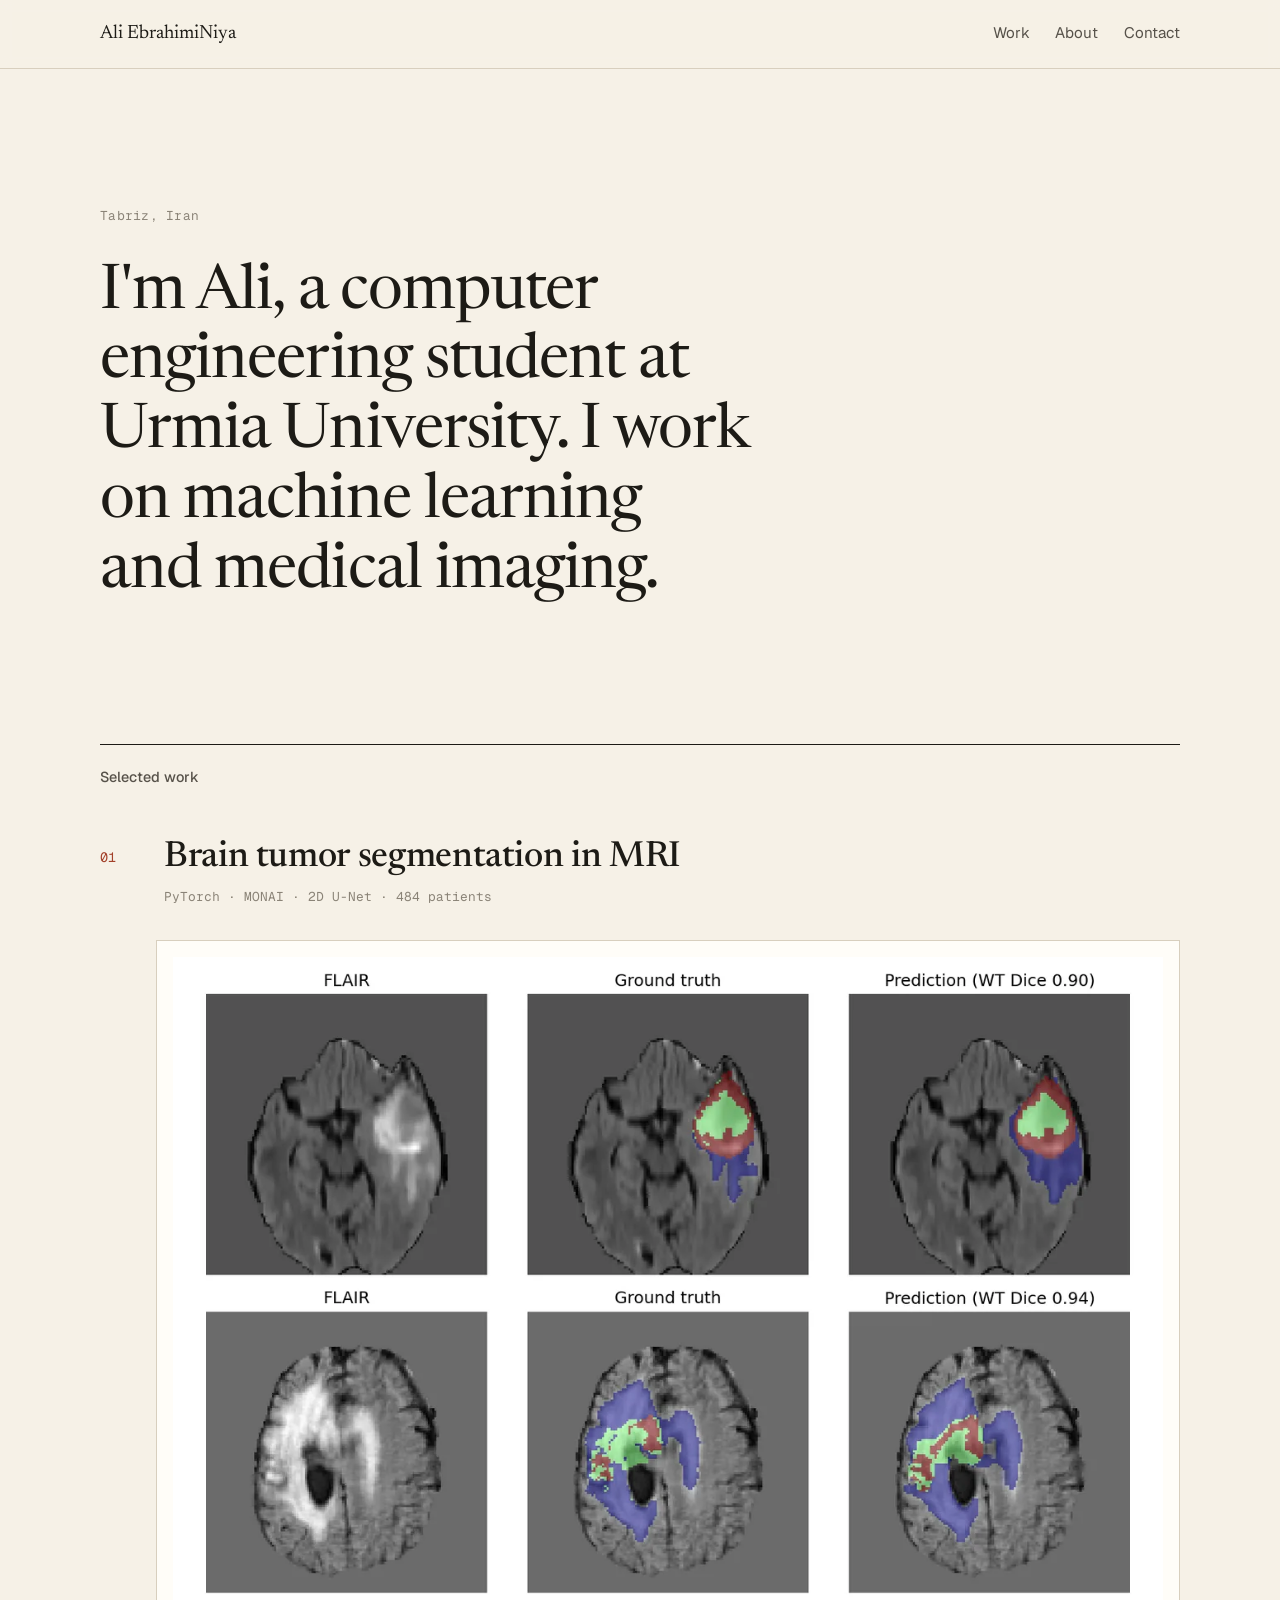
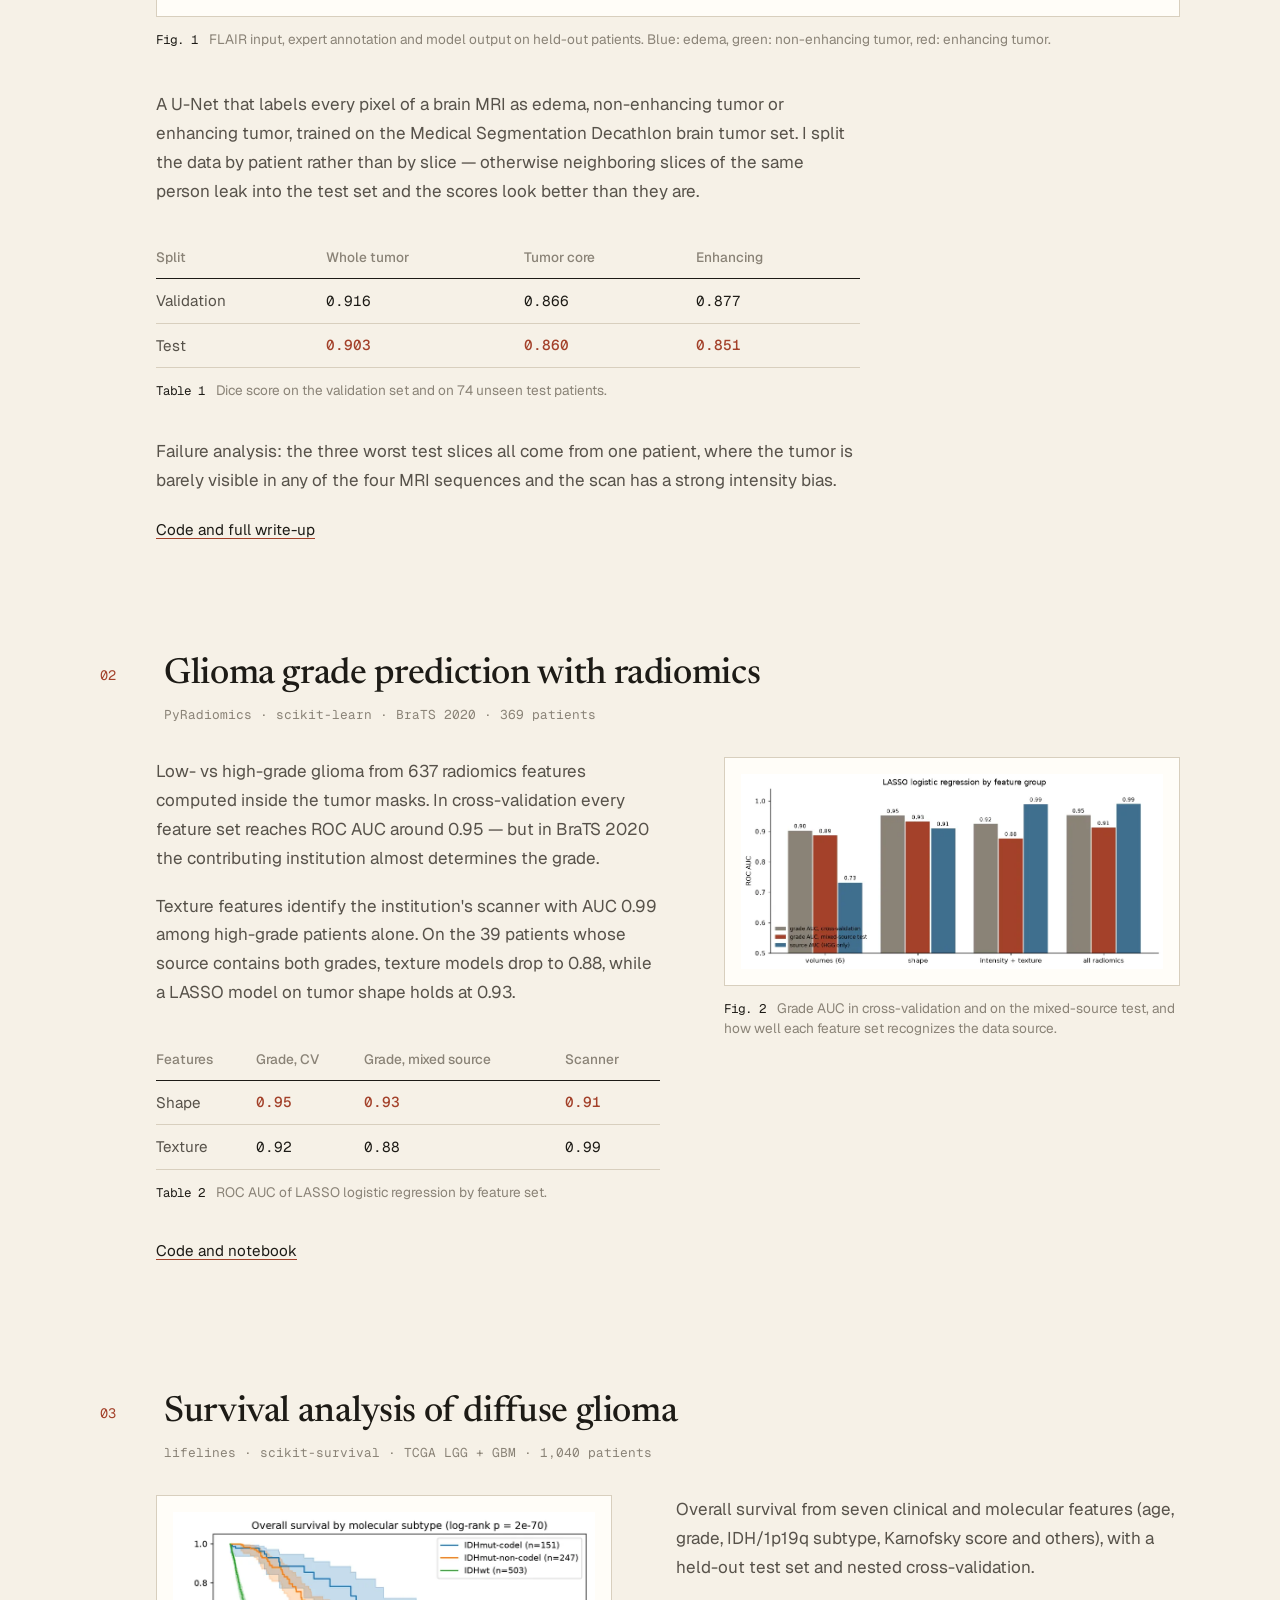
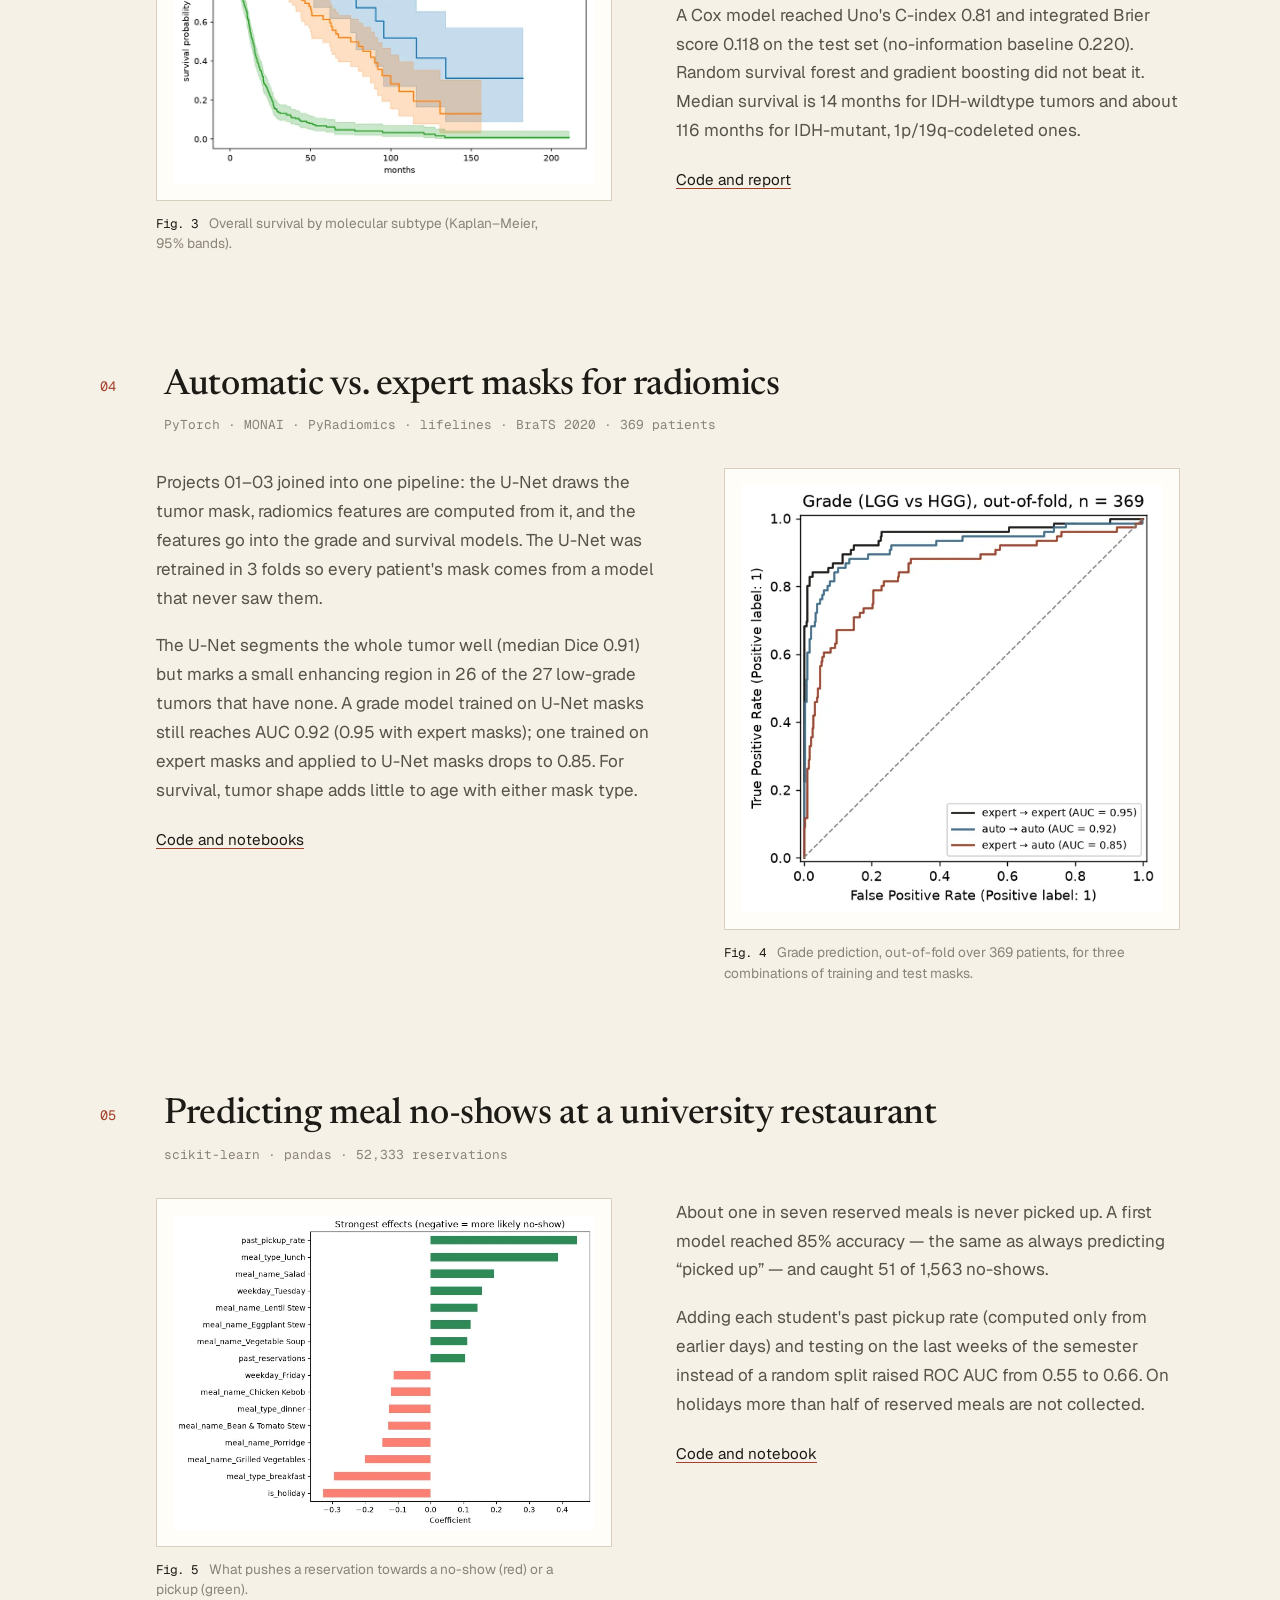
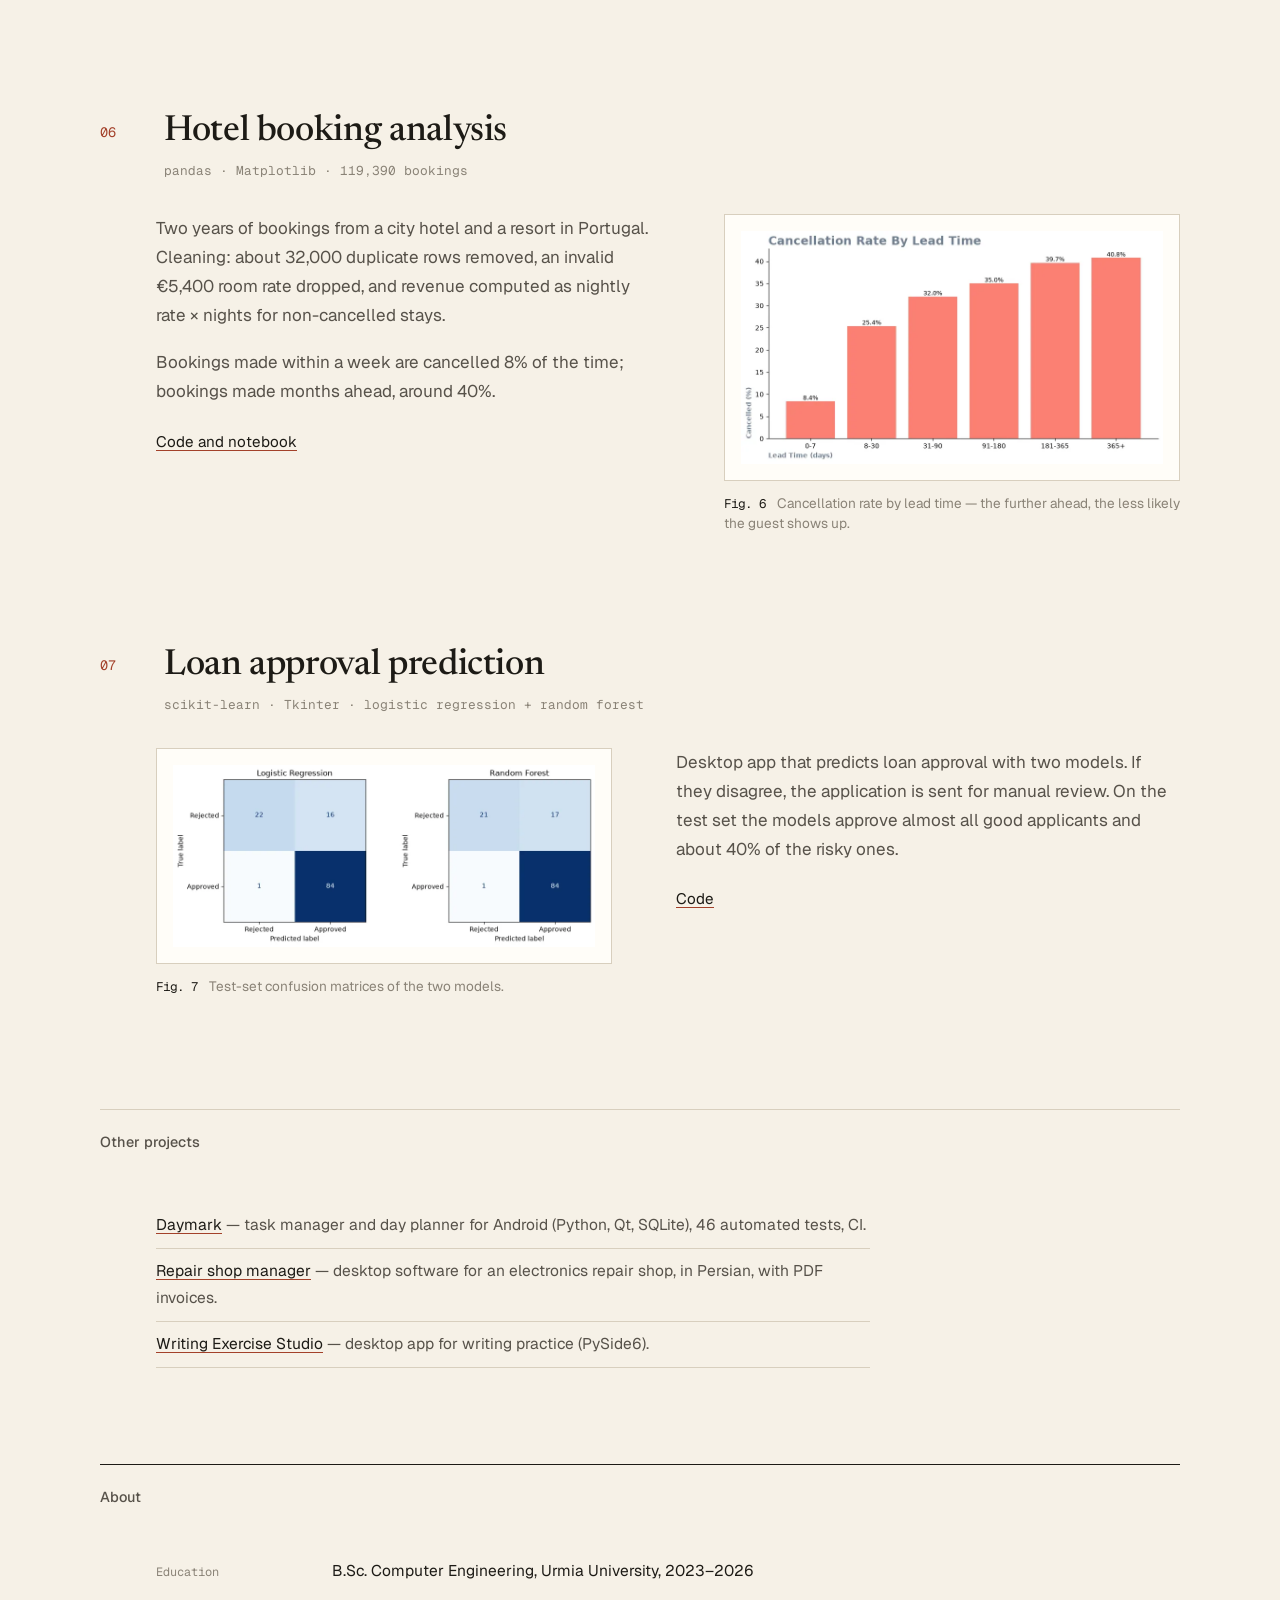
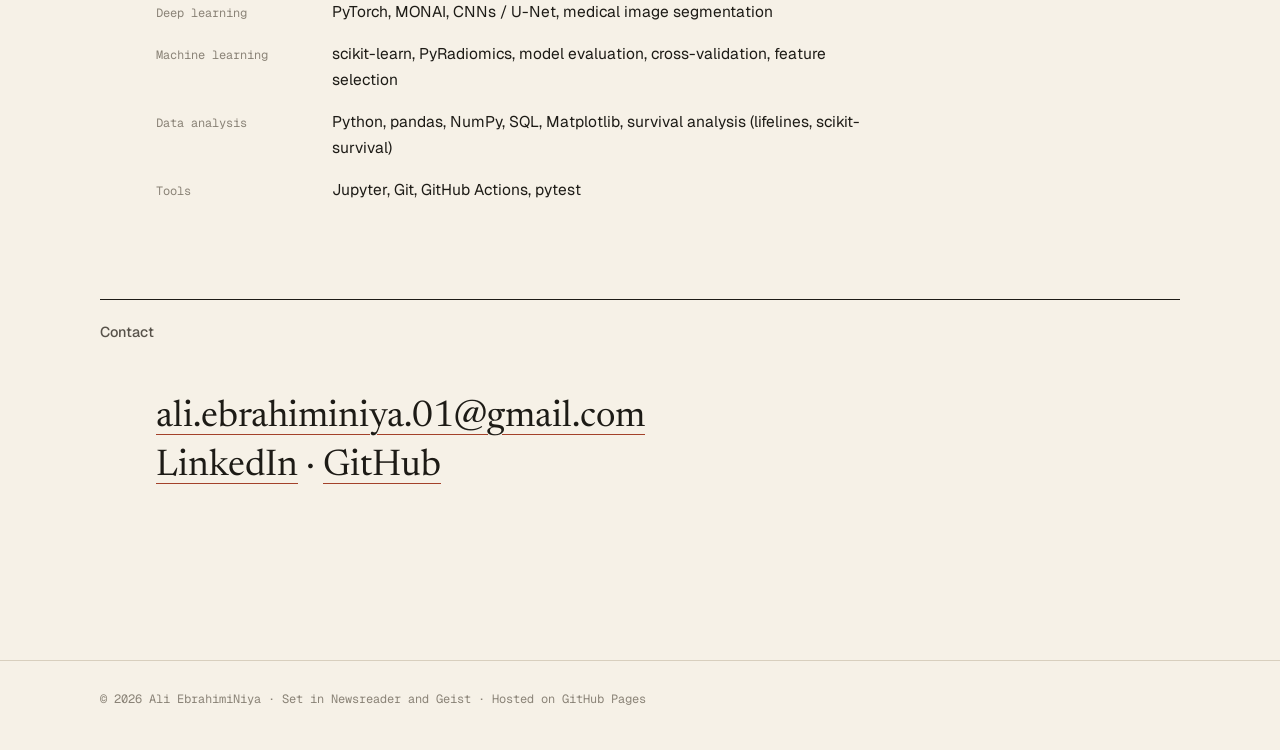
==== index.html @ e5d425db "Match page descriptions to the new intro" ====
<!doctype html>
<html lang="en">
<head>
  <meta charset="utf-8">
  <meta name="viewport" content="width=device-width, initial-scale=1">
  <title>Ali EbrahimiNiya</title>
  <meta name="description" content="Ali EbrahimiNiya, computer engineering student at Urmia University, working on machine learning and medical imaging.">
  <meta name="author" content="Ali EbrahimiNiya">
  <meta name="color-scheme" content="light dark">
  <meta name="theme-color" content="#f6f1e7" media="(prefers-color-scheme: light)">
  <meta name="theme-color" content="#16140f" media="(prefers-color-scheme: dark)">
  <link rel="canonical" href="https://aliebrahiminiya01.github.io/">

  <meta property="og:type" content="website">
  <meta property="og:url" content="https://aliebrahiminiya01.github.io/">
  <meta property="og:title" content="Ali EbrahimiNiya">
  <meta property="og:description" content="Computer engineering student at Urmia University, working on machine learning and medical imaging.">
  <meta property="og:image" content="https://aliebrahiminiya01.github.io/assets/img/og-image.png">
  <meta name="twitter:card" content="summary_large_image">

  <link rel="icon" href="assets/img/favicon.svg" type="image/svg+xml">
  <link rel="preconnect" href="https://fonts.googleapis.com">
  <link rel="preconnect" href="https://fonts.gstatic.com" crossorigin>
  <link rel="stylesheet" href="https://fonts.googleapis.com/css2?family=Newsreader:ital,opsz,wght@0,6..72,400;0,6..72,500;0,6..72,600;1,6..72,400&family=Geist:wght@400;500;600&family=Geist+Mono:wght@400;500&display=swap">
  <link rel="stylesheet" href="assets/css/style.css">

  <script type="application/ld+json">
  {
    "@context": "https://schema.org",
    "@type": "Person",
    "name": "Ali EbrahimiNiya",
    "email": "mailto:ali.ebrahiminiya.01@gmail.com",
    "url": "https://aliebrahiminiya01.github.io/",
    "address": { "@type": "PostalAddress", "addressLocality": "Tabriz", "addressCountry": "IR" },
    "alumniOf": { "@type": "CollegeOrUniversity", "name": "Urmia University" },
    "sameAs": ["https://github.com/aliebrahiminiya01", "https://www.linkedin.com/in/aliebrahiminiya"]
  }
  </script>
</head>
<body>
  <a class="skip-link" href="#main">Skip to content</a>

  <header class="masthead">
    <div class="page masthead__inner">
      <a class="masthead__name" href="./">Ali EbrahimiNiya</a>
      <nav aria-label="Main">
        <ul>
          <li><a href="#work">Work</a></li>
          <li><a href="#about">About</a></li>
          <li><a href="#contact">Contact</a></li>
        </ul>
      </nav>
    </div>
  </header>

  <main id="main" class="page">
    <section class="intro" aria-labelledby="intro-title">
      <p class="meta">Tabriz, Iran</p>
      <h1 id="intro-title">I'm Ali, a computer engineering student at Urmia University. I work on machine learning and medical imaging.</h1>
    </section>

    <section id="work" aria-labelledby="work-title">
      <h2 class="section-label" id="work-title">Selected work</h2>

      <article class="project project--lead">
        <header class="project__head">
          <span class="project__no">01</span>
          <div>
            <h3>Brain tumor segmentation in MRI</h3>
            <p class="project__stack">PyTorch · MONAI · 2D U-Net · 484 patients</p>
          </div>
        </header>

        <figure class="figure figure--wide">
          <img src="assets/img/brain.webp" width="1200" height="780"
               alt="Two MRI slices, each shown three ways: the FLAIR scan, the expert annotation and the model's prediction of edema, tumor core and enhancing tumor">
          <figcaption><span>Fig. 1</span> FLAIR input, expert annotation and model output on held-out patients. Blue: edema, green: non-enhancing tumor, red: enhancing tumor.</figcaption>
        </figure>

        <div class="project__body">
          <p>
            A U-Net that labels every pixel of a brain MRI as edema, non-enhancing tumor or enhancing tumor,
            trained on the Medical Segmentation Decathlon brain tumor set. I split the data by patient rather
            than by slice — otherwise neighboring slices of the same person leak into the test set and the scores
            look better than they are.
          </p>

          <table class="results">
            <caption><span>Table 1</span> Dice score on the validation set and on 74 unseen test patients.</caption>
            <thead>
              <tr><th scope="col">Split</th><th scope="col">Whole tumor</th><th scope="col">Tumor core</th><th scope="col">Enhancing</th></tr>
            </thead>
            <tbody>
              <tr><th scope="row">Validation</th><td>0.916</td><td>0.866</td><td>0.877</td></tr>
              <tr class="results__key"><th scope="row">Test</th><td>0.903</td><td>0.860</td><td>0.851</td></tr>
            </tbody>
          </table>

          <p>
            Failure analysis: the three worst test slices all come from one patient, where the tumor is barely
            visible in any of the four MRI sequences and the scan has a strong intensity bias.
          </p>
          <p class="project__links"><a href="https://github.com/aliebrahiminiya01/brain-tumor-segmentation-unet">Code and full write-up</a></p>
        </div>
      </article>

      <article class="project">
        <header class="project__head">
          <span class="project__no">02</span>
          <div>
            <h3>Glioma grade prediction with radiomics</h3>
            <p class="project__stack">PyRadiomics · scikit-learn · BraTS 2020 · 369 patients</p>
          </div>
        </header>
        <div class="project__split">
          <div class="project__body">
            <p>
              Low- vs high-grade glioma from 637 radiomics features computed inside the tumor masks. In
              cross-validation every feature set reaches ROC AUC around 0.95 — but in BraTS 2020 the contributing
              institution almost determines the grade.
            </p>
            <p>
              Texture features identify the institution's scanner with AUC 0.99 among high-grade patients alone.
              On the 39 patients whose source contains both grades, texture models drop to 0.88, while a LASSO model
              on tumor shape holds at 0.93.
            </p>
            <table class="results">
              <caption><span>Table 2</span> ROC AUC of LASSO logistic regression by feature set.</caption>
              <thead>
                <tr><th scope="col">Features</th><th scope="col">Grade, CV</th><th scope="col">Grade, mixed source</th><th scope="col">Scanner</th></tr>
              </thead>
              <tbody>
                <tr class="results__key"><th scope="row">Shape</th><td>0.95</td><td>0.93</td><td>0.91</td></tr>
                <tr><th scope="row">Texture</th><td>0.92</td><td>0.88</td><td>0.99</td></tr>
              </tbody>
            </table>
            <p class="project__links"><a href="https://github.com/aliebrahiminiya01/glioma-grade-radiomics">Code and notebook</a></p>
          </div>
          <figure class="figure">
            <img src="assets/img/radiomics.webp" width="979" height="451" loading="lazy"
                 alt="Bar chart comparing four radiomics feature sets on grade prediction in cross-validation, on a mixed-source test and on recognizing the data source">
            <figcaption><span>Fig. 2</span> Grade AUC in cross-validation and on the mixed-source test, and how well each feature set recognizes the data source.</figcaption>
          </figure>
        </div>
      </article>

      <article class="project">
        <header class="project__head">
          <span class="project__no">03</span>
          <div>
            <h3>Survival analysis of diffuse glioma</h3>
            <p class="project__stack">lifelines · scikit-survival · TCGA LGG + GBM · 1,040 patients</p>
          </div>
        </header>
        <div class="project__split project__split--flip">
          <figure class="figure">
            <img src="assets/img/survival.webp" width="900" height="579" loading="lazy"
                 alt="Kaplan-Meier curves: IDH-wildtype patients have much shorter survival than IDH-mutant patients">
            <figcaption><span>Fig. 3</span> Overall survival by molecular subtype (Kaplan–Meier, 95% bands).</figcaption>
          </figure>
          <div class="project__body">
            <p>
              Overall survival from seven clinical and molecular features (age, grade, IDH/1p19q subtype, Karnofsky
              score and others), with a held-out test set and nested cross-validation.
            </p>
            <p>
              A Cox model reached Uno's C-index 0.81 and integrated Brier score 0.118 on the test set (no-information
              baseline 0.220). Random survival forest and gradient boosting did not beat it. Median survival is
              14 months for IDH-wildtype tumors and about 116 months for IDH-mutant, 1p/19q-codeleted ones.
            </p>
            <p class="project__links"><a href="https://github.com/aliebrahiminiya01/glioma-survival">Code and report</a></p>
          </div>
        </div>
      </article>

      <article class="project">
        <header class="project__head">
          <span class="project__no">04</span>
          <div>
            <h3>Automatic vs. expert masks for radiomics</h3>
            <p class="project__stack">PyTorch · MONAI · PyRadiomics · lifelines · BraTS 2020 · 369 patients</p>
          </div>
        </header>
        <div class="project__split">
          <div class="project__body">
            <p>
              Projects 01–03 joined into one pipeline: the U-Net draws the tumor mask, radiomics features are
              computed from it, and the features go into the grade and survival models. The U-Net was retrained
              in 3 folds so every patient's mask comes from a model that never saw them.
            </p>
            <p>
              The U-Net segments the whole tumor well (median Dice 0.91) but marks a small enhancing region in
              26 of the 27 low-grade tumors that have none. A grade model trained on U-Net masks still reaches
              AUC 0.92 (0.95 with expert masks); one trained on expert masks and applied to U-Net masks drops to
              0.85. For survival, tumor shape adds little to age with either mask type.
            </p>
            <p class="project__links"><a href="https://github.com/aliebrahiminiya01/glioma-pipeline">Code and notebooks</a></p>
          </div>
          <figure class="figure">
            <img src="assets/img/pipeline.webp" width="563" height="571" loading="lazy"
                 alt="ROC curves for grade prediction: expert masks AUC 0.95, U-Net masks AUC 0.92, model trained on expert masks applied to U-Net masks AUC 0.85">
            <figcaption><span>Fig. 4</span> Grade prediction, out-of-fold over 369 patients, for three combinations of training and test masks.</figcaption>
          </figure>
        </div>
      </article>

      <article class="project">
        <header class="project__head">
          <span class="project__no">05</span>
          <div>
            <h3>Predicting meal no-shows at a university restaurant</h3>
            <p class="project__stack">scikit-learn · pandas · 52,333 reservations</p>
          </div>
        </header>
        <div class="project__split project__split--flip">
          <figure class="figure">
            <img src="assets/img/restaurant.webp" width="790" height="590" loading="lazy"
                 alt="Horizontal bar chart of logistic regression coefficients; past pickup rate and lunch push towards pickup, holidays and breakfast towards no-show">
            <figcaption><span>Fig. 5</span> What pushes a reservation towards a no-show (red) or a pickup (green).</figcaption>
          </figure>
          <div class="project__body">
            <p>
              About one in seven reserved meals is never picked up. A first model reached 85% accuracy — the same
              as always predicting “picked up” — and caught 51 of 1,563 no-shows.
            </p>
            <p>
              Adding each student's past pickup rate (computed only from earlier days) and testing on the last
              weeks of the semester instead of a random split raised ROC AUC from 0.55 to 0.66. On holidays more
              than half of reserved meals are not collected.
            </p>
            <p class="project__links"><a href="https://github.com/aliebrahiminiya01/uni_restaurant_project_demo">Code and notebook</a></p>
          </div>
        </div>
      </article>

      <article class="project">
        <header class="project__head">
          <span class="project__no">06</span>
          <div>
            <h3>Hotel booking analysis</h3>
            <p class="project__stack">pandas · Matplotlib · 119,390 bookings</p>
          </div>
        </header>
        <div class="project__split">
          <div class="project__body">
            <p>
              Two years of bookings from a city hotel and a resort in Portugal. Cleaning: about 32,000 duplicate
              rows removed, an invalid €5,400 room rate dropped, and revenue computed as nightly rate × nights for
              non-cancelled stays.
            </p>
            <p>
              Bookings made within a week are cancelled 8% of the time; bookings made months ahead, around 40%.
            </p>
            <p class="project__links"><a href="https://github.com/aliebrahiminiya01/Hotel_Project">Code and notebook</a></p>
          </div>
          <figure class="figure">
            <img src="assets/img/hotel.webp" width="890" height="490" loading="lazy"
                 alt="Bar chart: cancellation rate rises from 8 percent for bookings made within a week to about 40 percent for bookings made more than six months ahead">
            <figcaption><span>Fig. 6</span> Cancellation rate by lead time — the further ahead, the less likely the guest shows up.</figcaption>
          </figure>
        </div>
      </article>

      <article class="project">
        <header class="project__head">
          <span class="project__no">07</span>
          <div>
            <h3>Loan approval prediction</h3>
            <p class="project__stack">scikit-learn · Tkinter · logistic regression + random forest</p>
          </div>
        </header>
        <div class="project__split project__split--flip">
          <figure class="figure">
            <img src="assets/img/loan.webp" width="904" height="390" loading="lazy"
                 alt="Confusion matrices of the logistic regression and random forest models on the test set">
            <figcaption><span>Fig. 7</span> Test-set confusion matrices of the two models.</figcaption>
          </figure>
          <div class="project__body">
            <p>
              Desktop app that predicts loan approval with two models. If they disagree, the application is sent
              for manual review. On the test set the models approve almost all good applicants and about 40% of
              the risky ones.
            </p>
            <p class="project__links"><a href="https://github.com/aliebrahiminiya01/Loan_Qualification">Code</a></p>
          </div>
        </div>
      </article>

      <h2 class="section-label section-label--minor">Other projects</h2>
      <ul class="others">
        <li><a href="https://github.com/aliebrahiminiya01/Daymark">Daymark</a> — task manager and day planner for Android (Python, Qt, SQLite), 46 automated tests, CI.</li>
        <li><a href="https://github.com/aliebrahiminiya01/RepairShop">Repair shop manager</a> — desktop software for an electronics repair shop, in Persian, with PDF invoices.</li>
        <li><a href="https://github.com/aliebrahiminiya01/writing_exercise_app">Writing Exercise Studio</a> — desktop app for writing practice (PySide6).</li>
      </ul>
    </section>

    <section id="about" class="about" aria-labelledby="about-title">
      <h2 class="section-label" id="about-title">About</h2>
      <div class="about__grid">
        <dl class="facts">
          <dt>Education</dt>
          <dd>B.Sc. Computer Engineering, Urmia University, 2023–2026</dd>
          <dt>Deep learning</dt>
          <dd>PyTorch, MONAI, CNNs / U-Net, medical image segmentation</dd>
          <dt>Machine learning</dt>
          <dd>scikit-learn, PyRadiomics, model evaluation, cross-validation, feature selection</dd>
          <dt>Data analysis</dt>
          <dd>Python, pandas, NumPy, SQL, Matplotlib, survival analysis (lifelines, scikit-survival)</dd>
          <dt>Tools</dt>
          <dd>Jupyter, Git, GitHub Actions, pytest</dd>
        </dl>
      </div>
    </section>

    <section id="contact" class="contact" aria-labelledby="contact-title">
      <h2 class="section-label" id="contact-title">Contact</h2>
      <p class="contact__line">
        <a href="mailto:ali.ebrahiminiya.01@gmail.com">ali.ebrahiminiya.01@gmail.com</a><br>
        <a href="https://www.linkedin.com/in/aliebrahiminiya">LinkedIn</a> ·
        <a href="https://github.com/aliebrahiminiya01">GitHub</a>
      </p>
    </section>
  </main>

  <footer class="colophon">
    <div class="page">
      <p>© 2026 Ali EbrahimiNiya · Set in Newsreader and Geist · Hosted on GitHub Pages</p>
    </div>
  </footer>
</body>
</html>
---- assets/css/style.css ----
/* Paper-like palette: warm off-white, ink, one muted accent. */
:root {
  --paper: #f6f1e7;
  --paper-deep: #ede6d8;
  --ink: #1d1b16;
  --ink-soft: #57524a;
  --ink-faint: #8a8377;
  --rule: #d8cfbe;
  --accent: #a3412a;
  --figure-bg: #fffdf8;

  --serif: "Newsreader", "Iowan Old Style", Georgia, serif;
  --sans: "Geist", ui-sans-serif, system-ui, -apple-system, "Segoe UI", sans-serif;
  --mono: "Geist Mono", ui-monospace, "SF Mono", Menlo, monospace;

  --measure: 64ch;
}

@media (prefers-color-scheme: dark) {
  :root {
    --paper: #16140f;
    --paper-deep: #1e1b15;
    --ink: #ebe4d6;
    --ink-soft: #b3ab9c;
    --ink-faint: #857e71;
    --rule: #353026;
    --accent: #e08a6d;
    --figure-bg: #f3eee4;
  }
}

*, *::before, *::after { box-sizing: border-box; }

html { scroll-behavior: smooth; scroll-padding-top: 5rem; -webkit-text-size-adjust: 100%; }

body {
  margin: 0;
  background: var(--paper);
  color: var(--ink);
  font-family: var(--sans);
  font-size: 1.0625rem;
  line-height: 1.7;
  -webkit-font-smoothing: antialiased;
}

img { display: block; max-width: 100%; height: auto; }
p { margin: 0 0 1.1em; }
h1, h2, h3 { margin: 0; font-weight: 500; }

a {
  color: inherit;
  text-decoration-line: underline;
  text-decoration-color: var(--accent);
  text-decoration-thickness: 1px;
  text-underline-offset: 0.22em;
  transition: color .2s, text-decoration-thickness .2s;
}
a:hover { color: var(--accent); text-decoration-thickness: 2px; }
:focus-visible { outline: 2px solid var(--accent); outline-offset: 3px; }

.page { width: min(1080px, 100% - 3rem); margin-inline: auto; }

.skip-link {
  position: absolute; left: 1rem; top: -4rem; z-index: 10;
  padding: .5rem .9rem; background: var(--ink); color: var(--paper);
}
.skip-link:focus { top: 1rem; }

/* ---------- Masthead ---------- */
.masthead {
  position: sticky; top: 0; z-index: 5;
  background: color-mix(in srgb, var(--paper) 92%, transparent);
  backdrop-filter: blur(6px);
  border-bottom: 1px solid var(--rule);
}
.masthead__inner { display: flex; justify-content: space-between; align-items: baseline; padding: 1.1rem 0; }
.masthead__name { font-family: var(--serif); font-size: 1.2rem; text-decoration: none; }
.masthead nav ul { display: flex; gap: 1.6rem; margin: 0; padding: 0; list-style: none; }
.masthead nav a { font-size: .95rem; color: var(--ink-soft); text-decoration: none; }
.masthead nav a:hover { color: var(--ink); text-decoration: underline; text-decoration-color: var(--accent); }

/* ---------- Intro ---------- */
.intro { padding: clamp(4rem, 11vw, 8.5rem) 0 clamp(3.5rem, 8vw, 6rem); }
.meta { font-family: var(--mono); font-size: .8rem; letter-spacing: .02em; color: var(--ink-faint); margin-bottom: 2rem; }
.intro h1 {
  font-family: var(--serif);
  font-size: clamp(2.1rem, 5.2vw, 3.9rem);
  font-weight: 400;
  line-height: 1.12;
  letter-spacing: -0.015em;
  max-width: 21ch;
  text-wrap: balance;
  margin-bottom: 2.5rem;
}
.intro__text { max-width: 58ch; margin-left: clamp(0rem, 14vw, 11rem); color: var(--ink-soft); font-size: 1.1rem; }

/* ---------- Section labels ---------- */
.section-label {
  display: flex; align-items: baseline; gap: 1rem;
  font-family: var(--sans); font-size: .9rem; font-weight: 500;
  color: var(--ink-soft);
  padding-top: 1.25rem; margin-bottom: 3rem;
  border-top: 1px solid var(--ink);
}
.section-label--minor { margin-top: 5rem; border-top-color: var(--rule); }

/* ---------- Projects ---------- */
.project { margin-bottom: clamp(4.5rem, 9vw, 7rem); }
.project__head { display: grid; grid-template-columns: 3.5rem 1fr; gap: .5rem; margin-bottom: 2rem; }
.project__no { font-family: var(--mono); font-size: .85rem; color: var(--accent); padding-top: .55rem; }
.project h3 {
  font-family: var(--serif); font-size: clamp(1.6rem, 3vw, 2.25rem);
  line-height: 1.15; letter-spacing: -0.01em; text-wrap: balance; margin-bottom: .45rem;
}
.project__stack { font-family: var(--mono); font-size: .8rem; color: var(--ink-faint); margin: 0; }

.project__body { max-width: var(--measure); }
.project__body p { color: var(--ink-soft); }
.project--lead .project__body { margin-left: 3.5rem; }
.project__links { margin-top: 1.4rem; font-size: .95rem; }
.project__links a { color: var(--ink); }

.project__split {
  display: grid; grid-template-columns: minmax(0, 1.05fr) minmax(0, 0.95fr);
  gap: clamp(2rem, 5vw, 4rem); align-items: start;
  padding-left: 3.5rem;
}
.project__split--flip { grid-template-columns: minmax(0, 0.95fr) minmax(0, 1.05fr); }

/* ---------- Figures ---------- */
.figure { margin: 0; }
.figure img {
  width: 100%;
  background: var(--figure-bg);
  border: 1px solid var(--rule);
  padding: clamp(.5rem, 1.5vw, 1rem);
}
.figure--dark img { background: #0f172a; padding: 0; }
.figure--wide { margin: 0 0 2.5rem 3.5rem; }
.figure figcaption, .results caption {
  font-size: .85rem; line-height: 1.5; color: var(--ink-faint);
  margin-top: .75rem; text-align: left; text-wrap: pretty;
}
.figure figcaption span, .results caption span {
  font-family: var(--mono); font-size: .78rem; color: var(--ink); margin-right: .5rem;
}

/* ---------- Results table ---------- */
.results {
  width: 100%; border-collapse: collapse; margin: 2rem 0 2.25rem;
  font-variant-numeric: tabular-nums; font-size: .95rem;
}
.results caption { caption-side: bottom; }
.results th, .results td { padding: .55rem .75rem .55rem 0; text-align: left; }
.results td { font-family: var(--mono); font-size: .9rem; }
.results thead th { font-weight: 500; color: var(--ink-faint); font-size: .85rem; border-bottom: 1px solid var(--ink); }
.results tbody th { font-weight: 400; color: var(--ink-soft); }
.results tbody tr { border-bottom: 1px solid var(--rule); }
.results__key td { color: var(--accent); font-weight: 500; }

.others { list-style: none; margin: 0 0 clamp(4rem, 8vw, 6rem); padding: 0 0 0 3.5rem; max-width: 70ch; }
.others li { padding: .6rem 0; border-bottom: 1px solid var(--rule); color: var(--ink-soft); font-size: .97rem; }
.others li a { color: var(--ink); }

/* ---------- About ---------- */
.about { padding-bottom: clamp(4rem, 8vw, 6rem); }
.about__grid { padding-left: 3.5rem; }
.facts { grid-template-columns: 11rem 1fr; gap: .9rem 0; align-items: baseline; max-width: 46rem; }
.facts dt, .facts dt:first-child { margin: 0; }
.facts dd { margin: 0; }
.about__text p { color: var(--ink-soft); max-width: 58ch; }
.about__text p:first-child { font-family: var(--serif); font-size: 1.35rem; line-height: 1.5; color: var(--ink); }
.facts { margin: 0; display: grid; gap: .3rem 0; }
.facts dt { font-family: var(--mono); font-size: .75rem; color: var(--ink-faint); margin-top: .9rem; }
.facts dt:first-child { margin-top: 0; }
.facts dd { margin: 0; font-size: .97rem; }

/* ---------- Contact ---------- */
.contact { padding-bottom: clamp(5rem, 10vw, 8rem); }
.contact__line {
  font-family: var(--serif); font-size: clamp(1.5rem, 3.2vw, 2.3rem); line-height: 1.35;
  max-width: 36ch; padding-left: 3.5rem; text-wrap: pretty;
}
.contact__line a { white-space: nowrap; }

/* ---------- Footer ---------- */
.colophon { border-top: 1px solid var(--rule); padding: 1.75rem 0 2.5rem; }
.colophon p { margin: 0; font-family: var(--mono); font-size: .75rem; color: var(--ink-faint); }

/* ---------- Small screens ---------- */
@media (max-width: 860px) {
  .project__split, .project__split--flip, .about__grid { grid-template-columns: 1fr; }
  .project__split--flip .figure { order: 2; }
}
@media (max-width: 600px) {
  .facts { grid-template-columns: 1fr; gap: .15rem 0; }
  .facts dd { margin-bottom: .8rem; }
  .page { width: calc(100% - 2.5rem); }
  .masthead nav ul { gap: 1rem; }
  .masthead__name { font-size: 1.05rem; }
  .intro__text { margin-left: 0; }
  .project__head { grid-template-columns: 2.25rem 1fr; }
  .project--lead .project__body, .project__split, .figure--wide, .others, .about__grid, .contact__line { margin-left: 0; padding-left: 0; }
  .results th, .results td { padding-right: .5rem; }
}

@media (prefers-reduced-motion: reduce) {
  html { scroll-behavior: auto; }
  * { transition: none !important; }
}

@media print {
  .masthead { position: static; }
  body { background: #fff; }
}
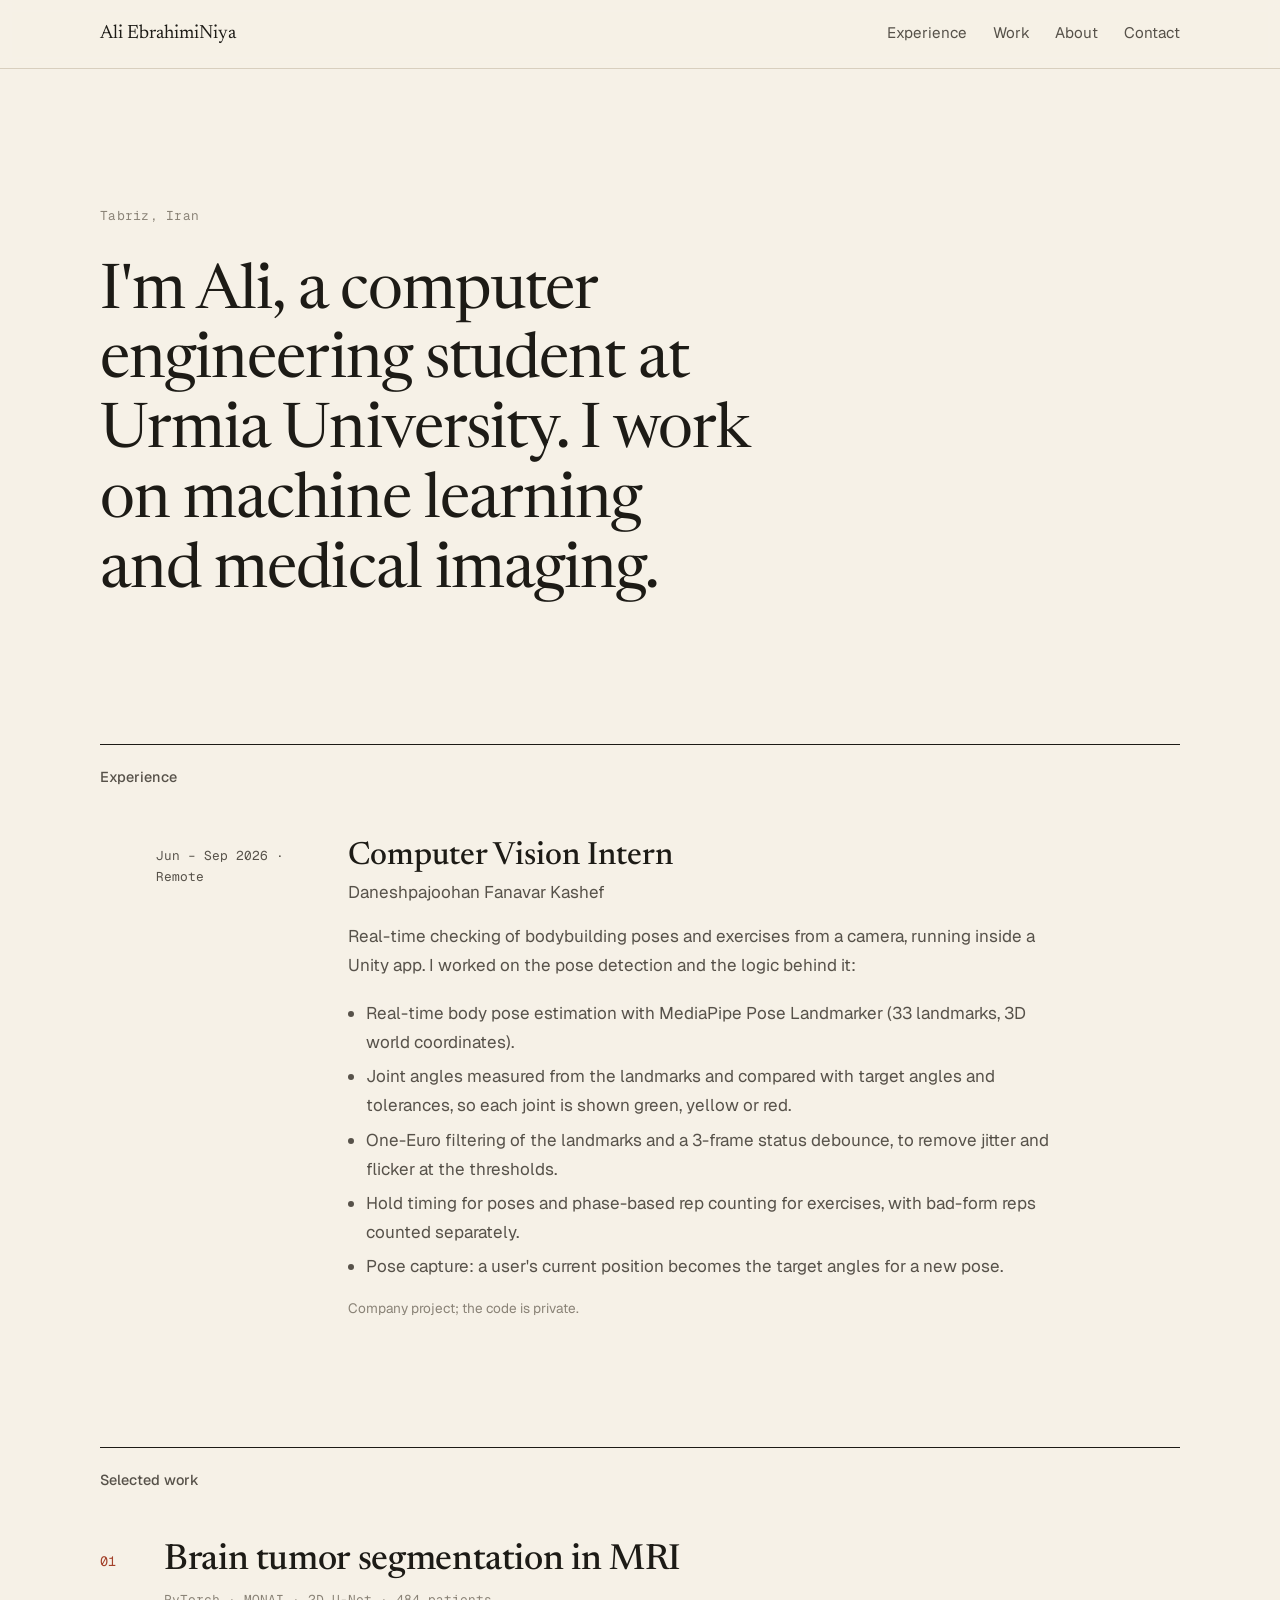
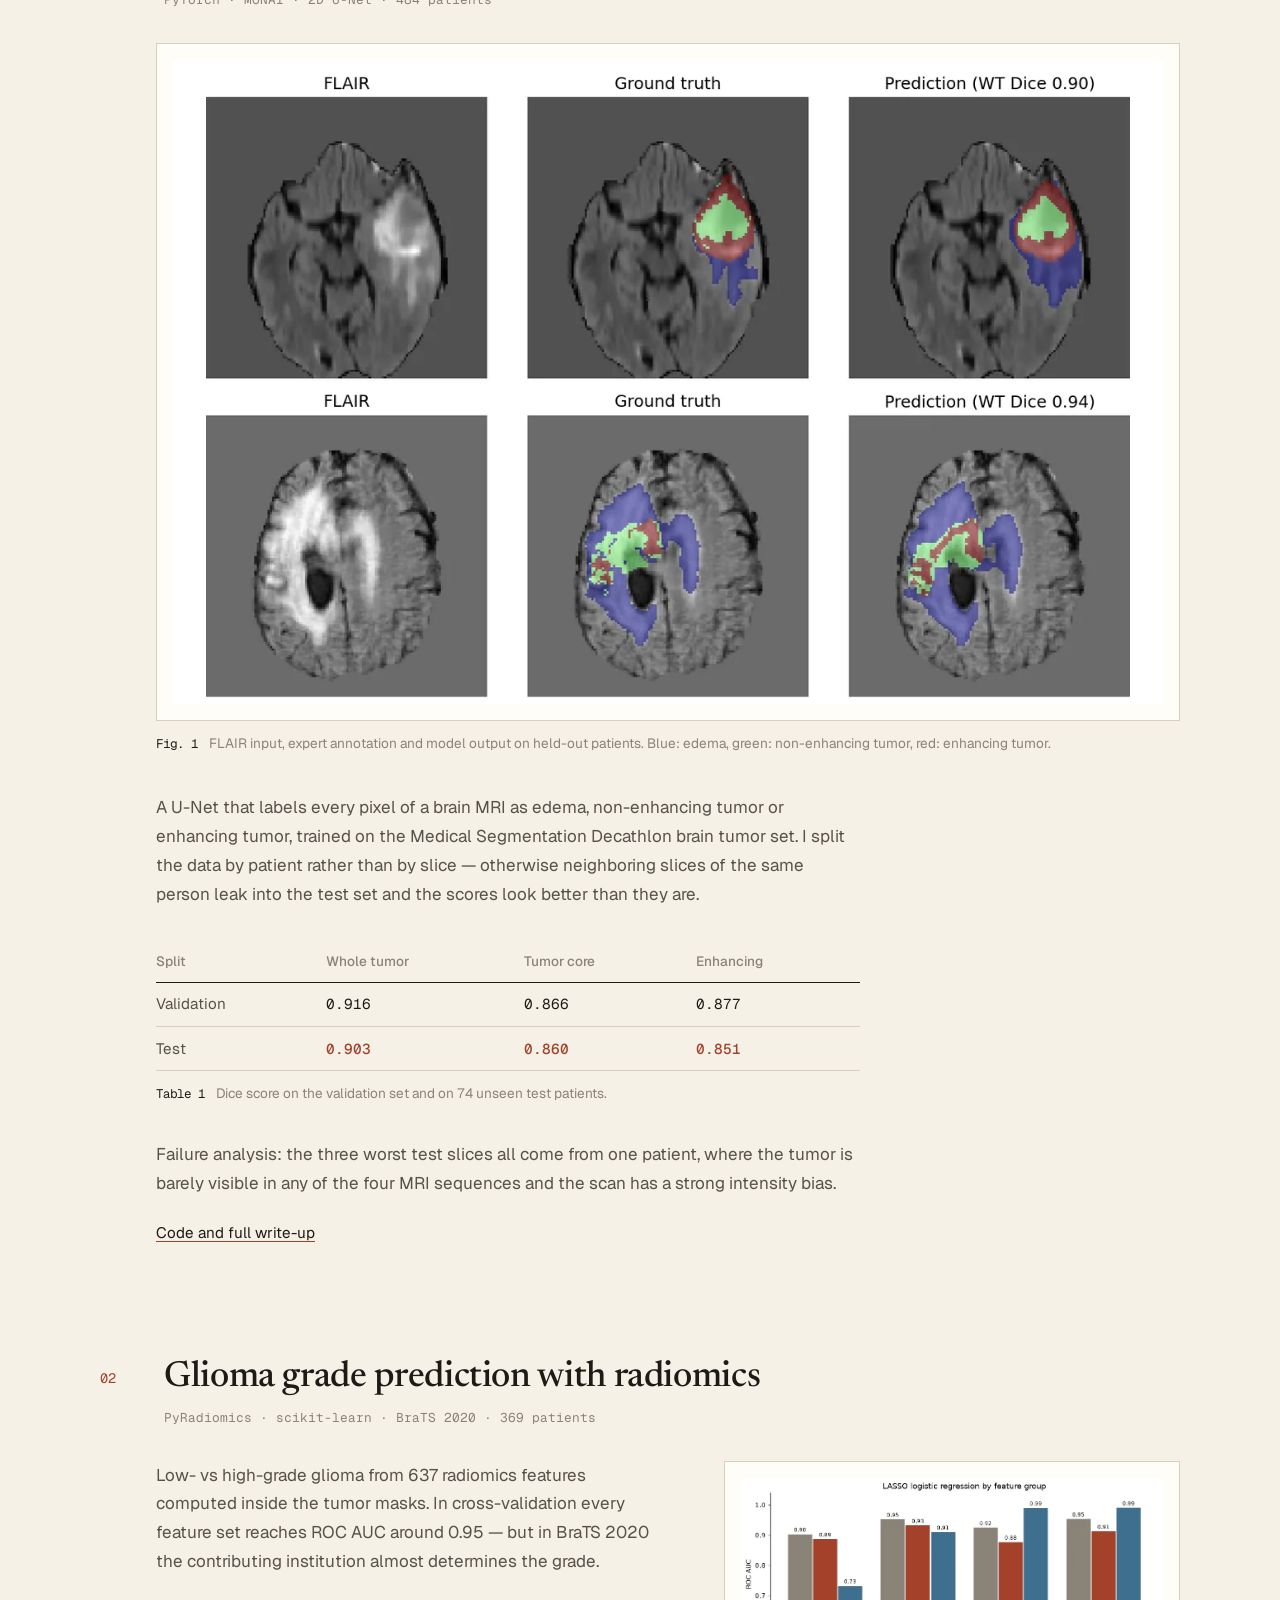
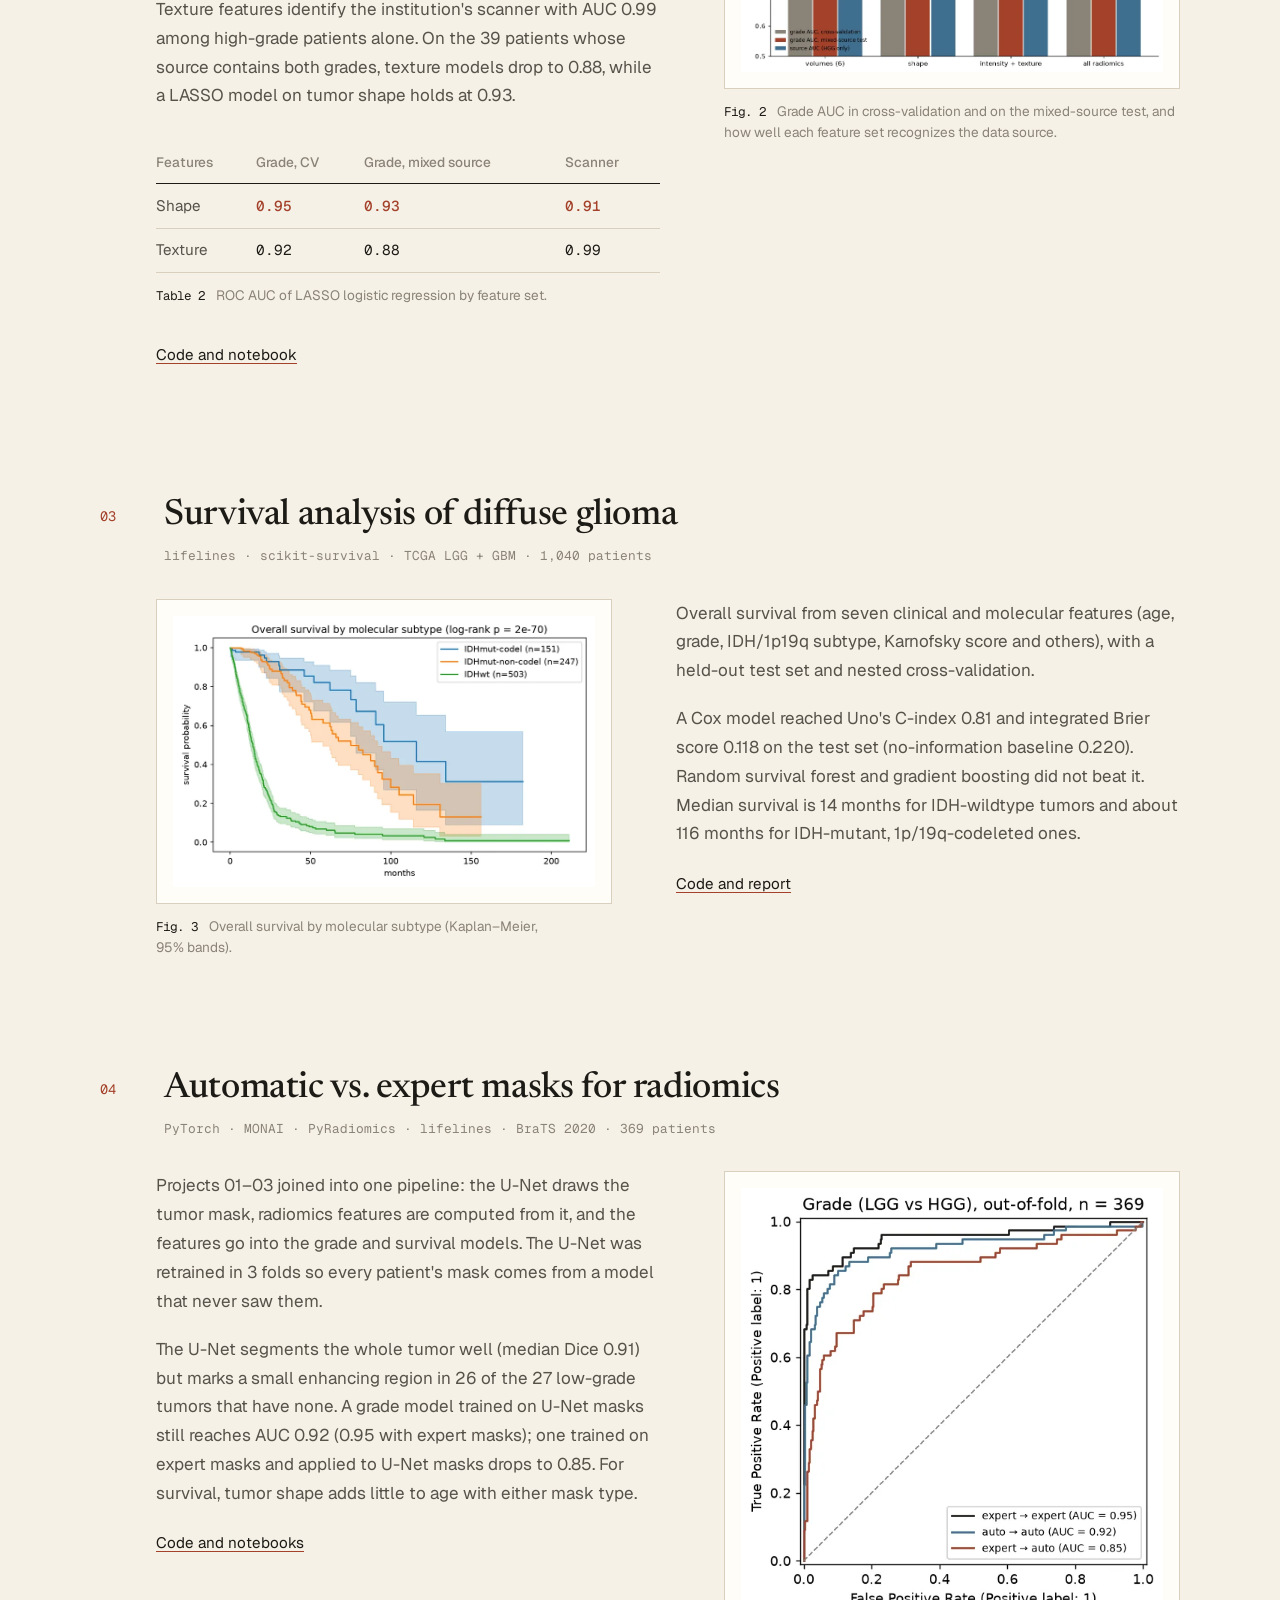
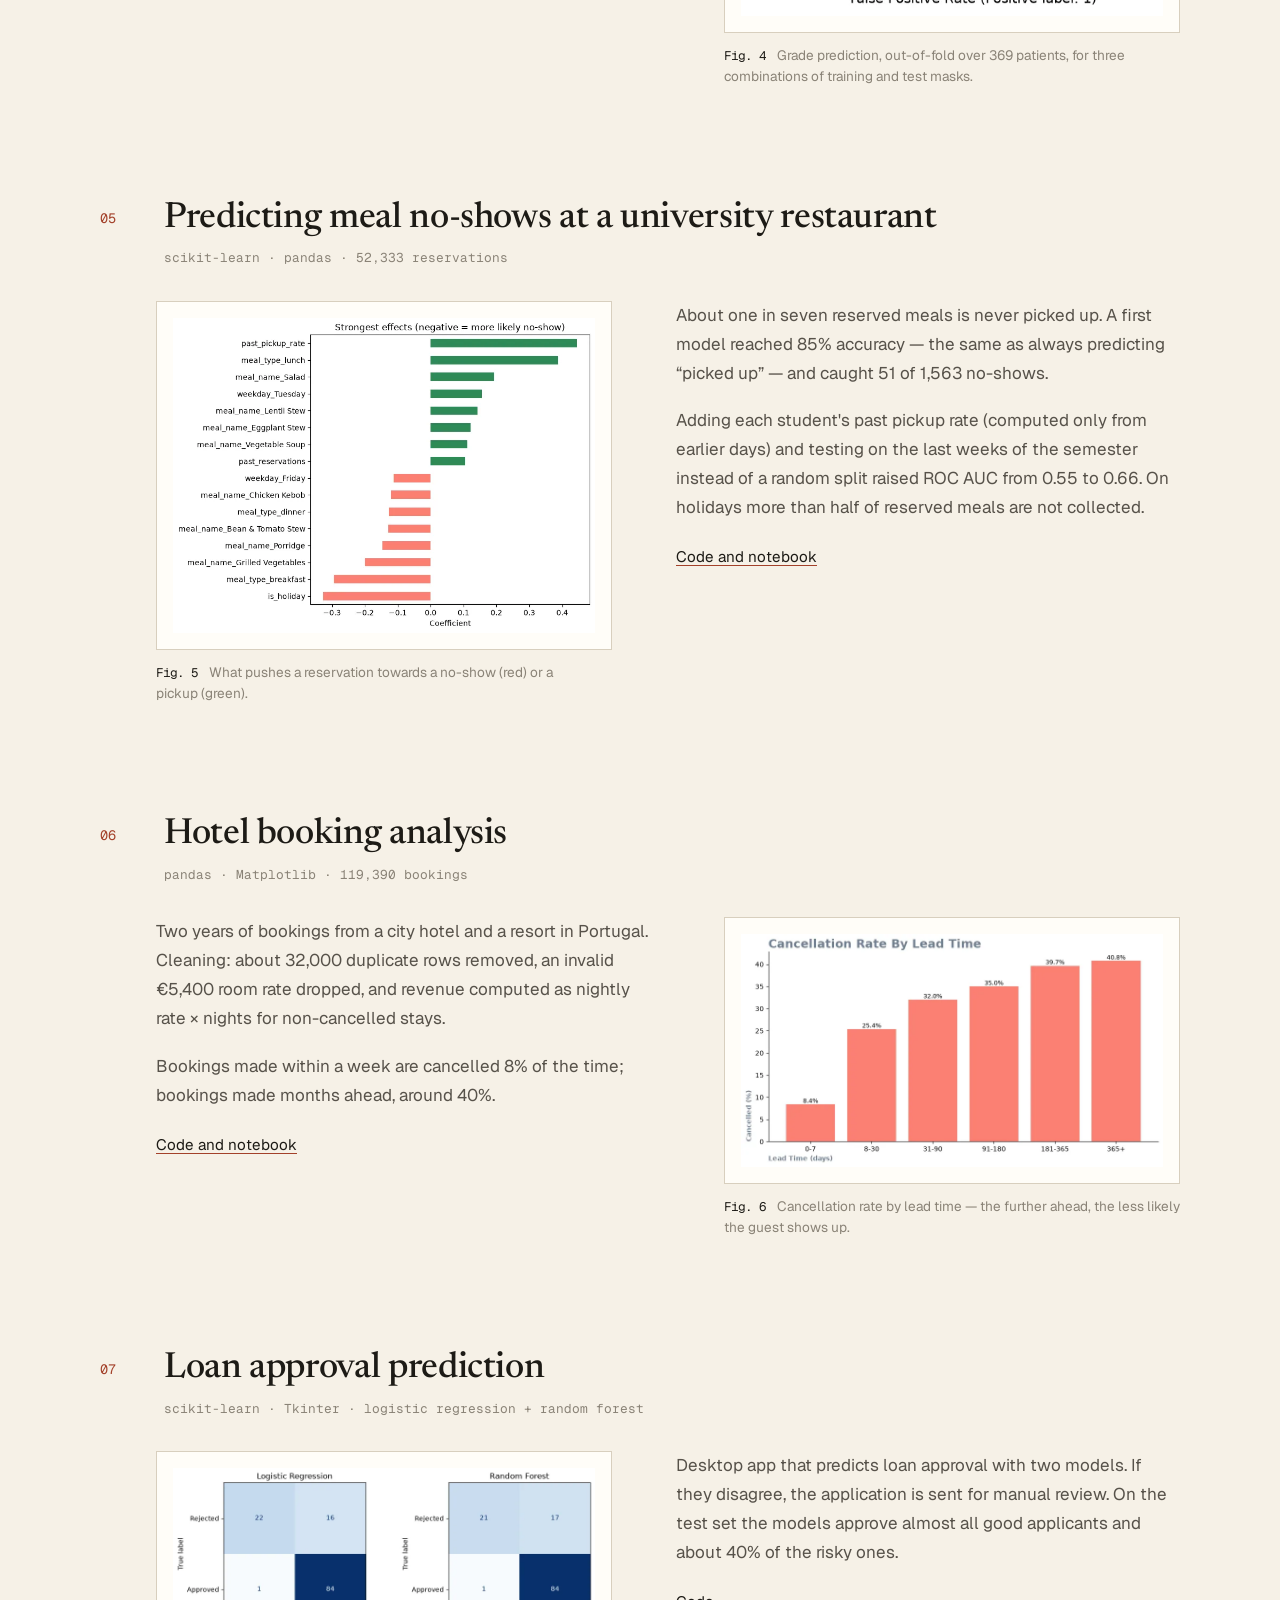
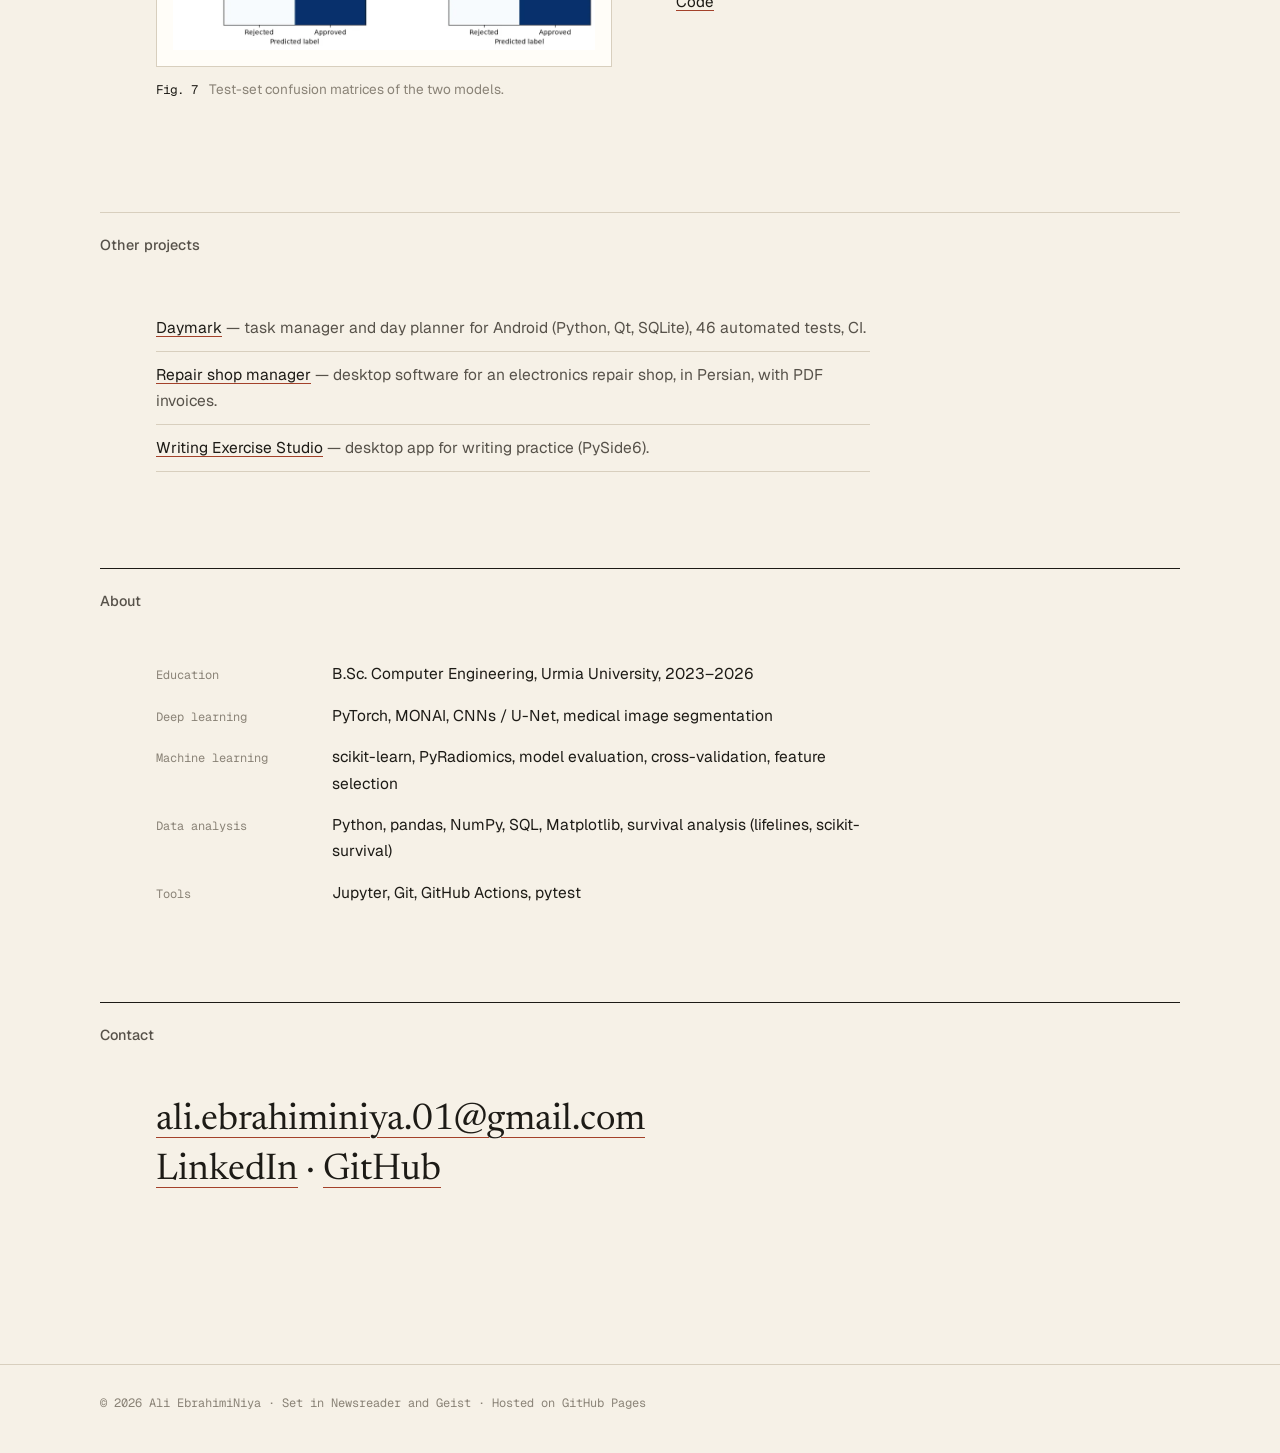
==== commit 3a9bbb32: "Add internship experience section" ====
--- a/index.html
+++ b/index.html
@@ -45,6 +45,7 @@
       <a class="masthead__name" href="./">Ali EbrahimiNiya</a>
       <nav aria-label="Main">
         <ul>
+          <li><a href="#experience">Experience</a></li>
           <li><a href="#work">Work</a></li>
           <li><a href="#about">About</a></li>
           <li><a href="#contact">Contact</a></li>
@@ -57,6 +58,29 @@
     <section class="intro" aria-labelledby="intro-title">
       <p class="meta">Tabriz, Iran</p>
       <h1 id="intro-title">I'm Ali, a computer engineering student at Urmia University. I work on machine learning and medical imaging.</h1>
+    </section>
+
+    <section id="experience" class="experience" aria-labelledby="experience-title">
+      <h2 class="section-label" id="experience-title">Experience</h2>
+      <article class="job">
+        <p class="job__when">Jun – Sep 2026 · Remote</p>
+        <div>
+          <h3>Computer Vision Intern</h3>
+          <p class="job__org">Daneshpajoohan Fanavar Kashef</p>
+          <p>
+            Real-time checking of bodybuilding poses and exercises from a camera, running inside a Unity
+            app. I worked on the pose detection and the logic behind it:
+          </p>
+          <ul class="job__points">
+            <li>Real-time body pose estimation with MediaPipe Pose Landmarker (33 landmarks, 3D world coordinates).</li>
+            <li>Joint angles measured from the landmarks and compared with target angles and tolerances, so each joint is shown green, yellow or red.</li>
+            <li>One-Euro filtering of the landmarks and a 3-frame status debounce, to remove jitter and flicker at the thresholds.</li>
+            <li>Hold timing for poses and phase-based rep counting for exercises, with bad-form reps counted separately.</li>
+            <li>Pose capture: a user's current position becomes the target angles for a new pose.</li>
+          </ul>
+          <p class="job__note">Company project; the code is private.</p>
+        </div>
+      </article>
     </section>
 
     <section id="work" aria-labelledby="work-title">
--- a/assets/css/style.css
+++ b/assets/css/style.css
@@ -104,6 +104,17 @@
 }
 .section-label--minor { margin-top: 5rem; border-top-color: var(--rule); }
 
+/* ---------- Experience ---------- */
+.experience { margin-bottom: clamp(4.5rem, 9vw, 7rem); }
+.job { display: grid; grid-template-columns: 11rem 1fr; gap: 1rem; padding-left: 3.5rem; max-width: 62rem; }
+.job__when { font-family: var(--mono); font-size: .8rem; color: var(--ink-faint); padding-top: .45rem; margin: 0; }
+.job h3 { font-family: var(--serif); font-size: clamp(1.5rem, 2.6vw, 2rem); line-height: 1.15; margin-bottom: .2rem; }
+.job__org { color: var(--accent); margin-bottom: 1rem; }
+.job p { color: var(--ink-soft); max-width: var(--measure); }
+.job__points { margin: 0 0 1rem; padding-left: 1.1rem; color: var(--ink-soft); max-width: var(--measure); }
+.job__points li { margin-bottom: .35rem; }
+.job__note { font-size: .85rem; color: var(--ink-faint) !important; }
+
 /* ---------- Projects ---------- */
 .project { margin-bottom: clamp(4.5rem, 9vw, 7rem); }
 .project__head { display: grid; grid-template-columns: 3.5rem 1fr; gap: .5rem; margin-bottom: 2rem; }
@@ -193,11 +204,12 @@
   .project__split--flip .figure { order: 2; }
 }
 @media (max-width: 600px) {
+  .job { grid-template-columns: 1fr; padding-left: 0; gap: .25rem; }
   .facts { grid-template-columns: 1fr; gap: .15rem 0; }
   .facts dd { margin-bottom: .8rem; }
   .page { width: calc(100% - 2.5rem); }
-  .masthead nav ul { gap: 1rem; }
-  .masthead__name { font-size: 1.05rem; }
+  .masthead__inner { flex-wrap: wrap; row-gap: .35rem; }
+  .masthead nav ul { gap: 1.1rem; }
   .intro__text { margin-left: 0; }
   .project__head { grid-template-columns: 2.25rem 1fr; }
   .project--lead .project__body, .project__split, .figure--wide, .others, .about__grid, .contact__line { margin-left: 0; padding-left: 0; }
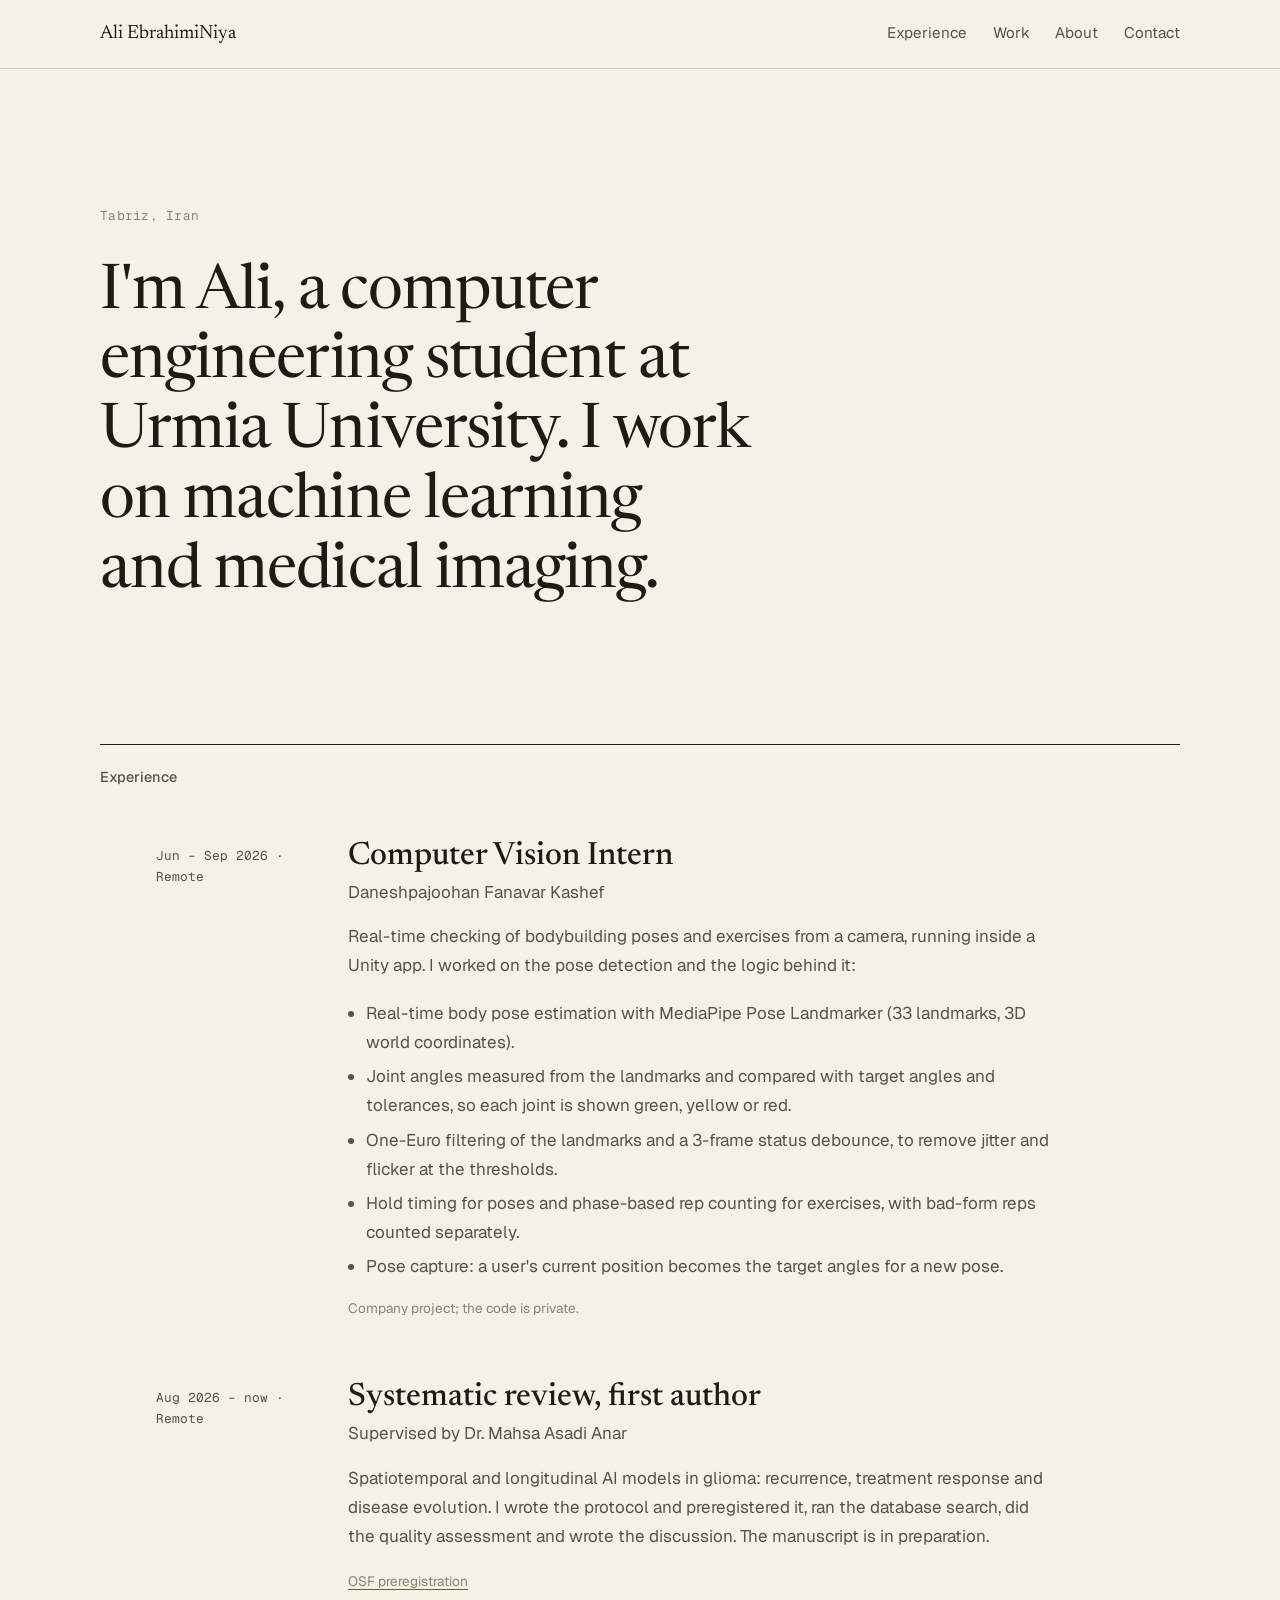
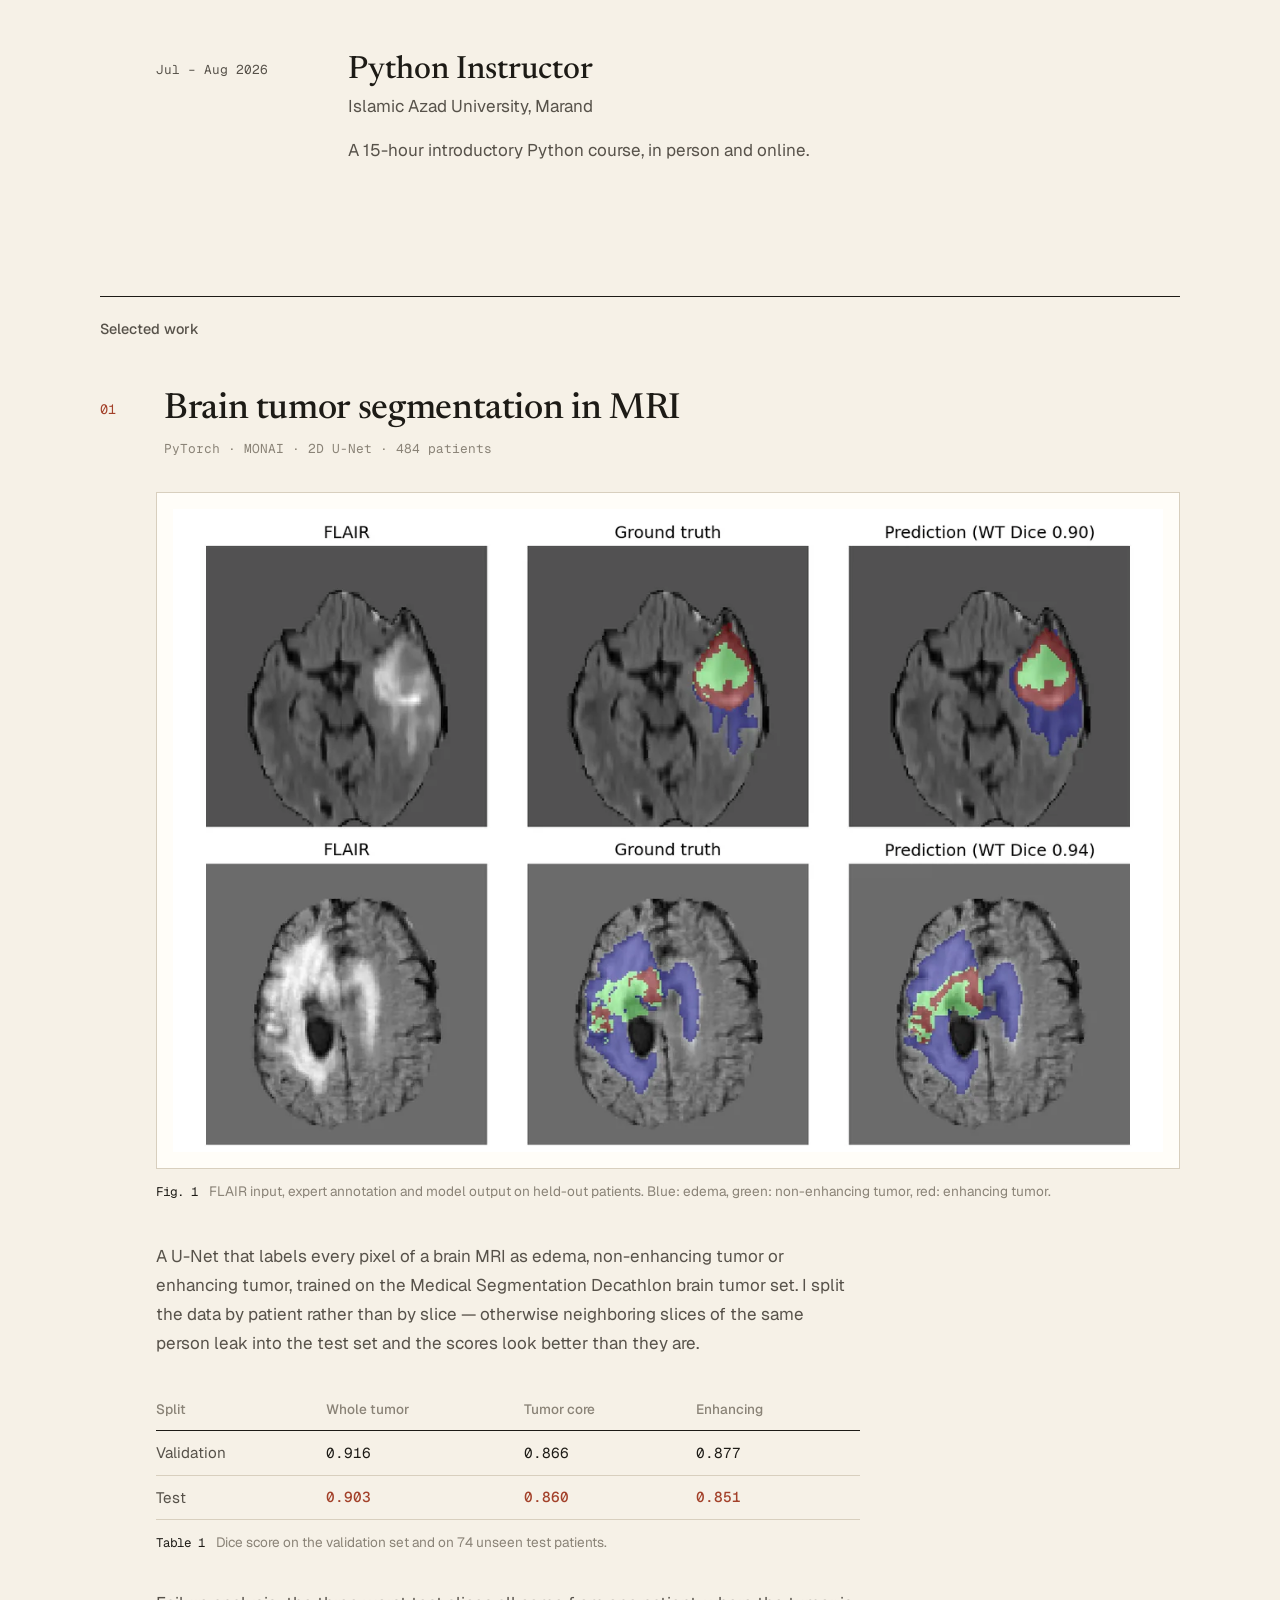
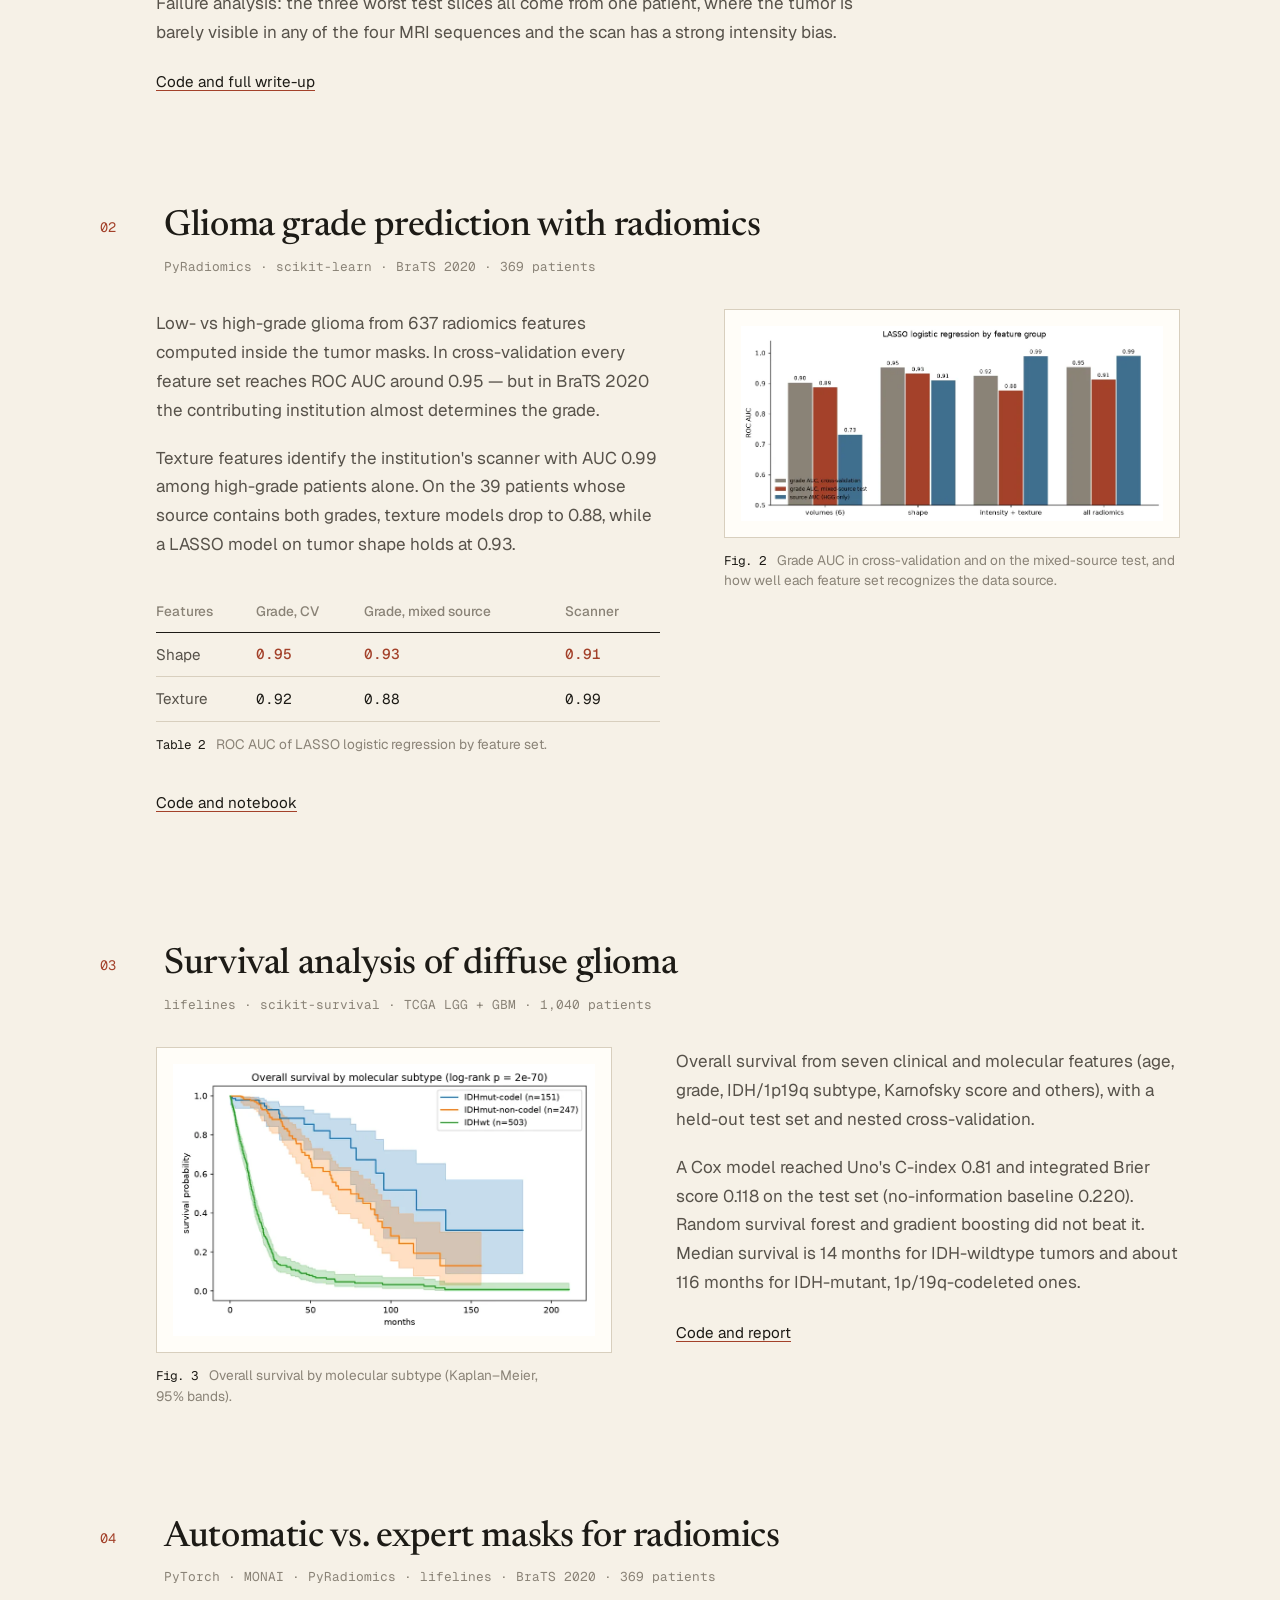
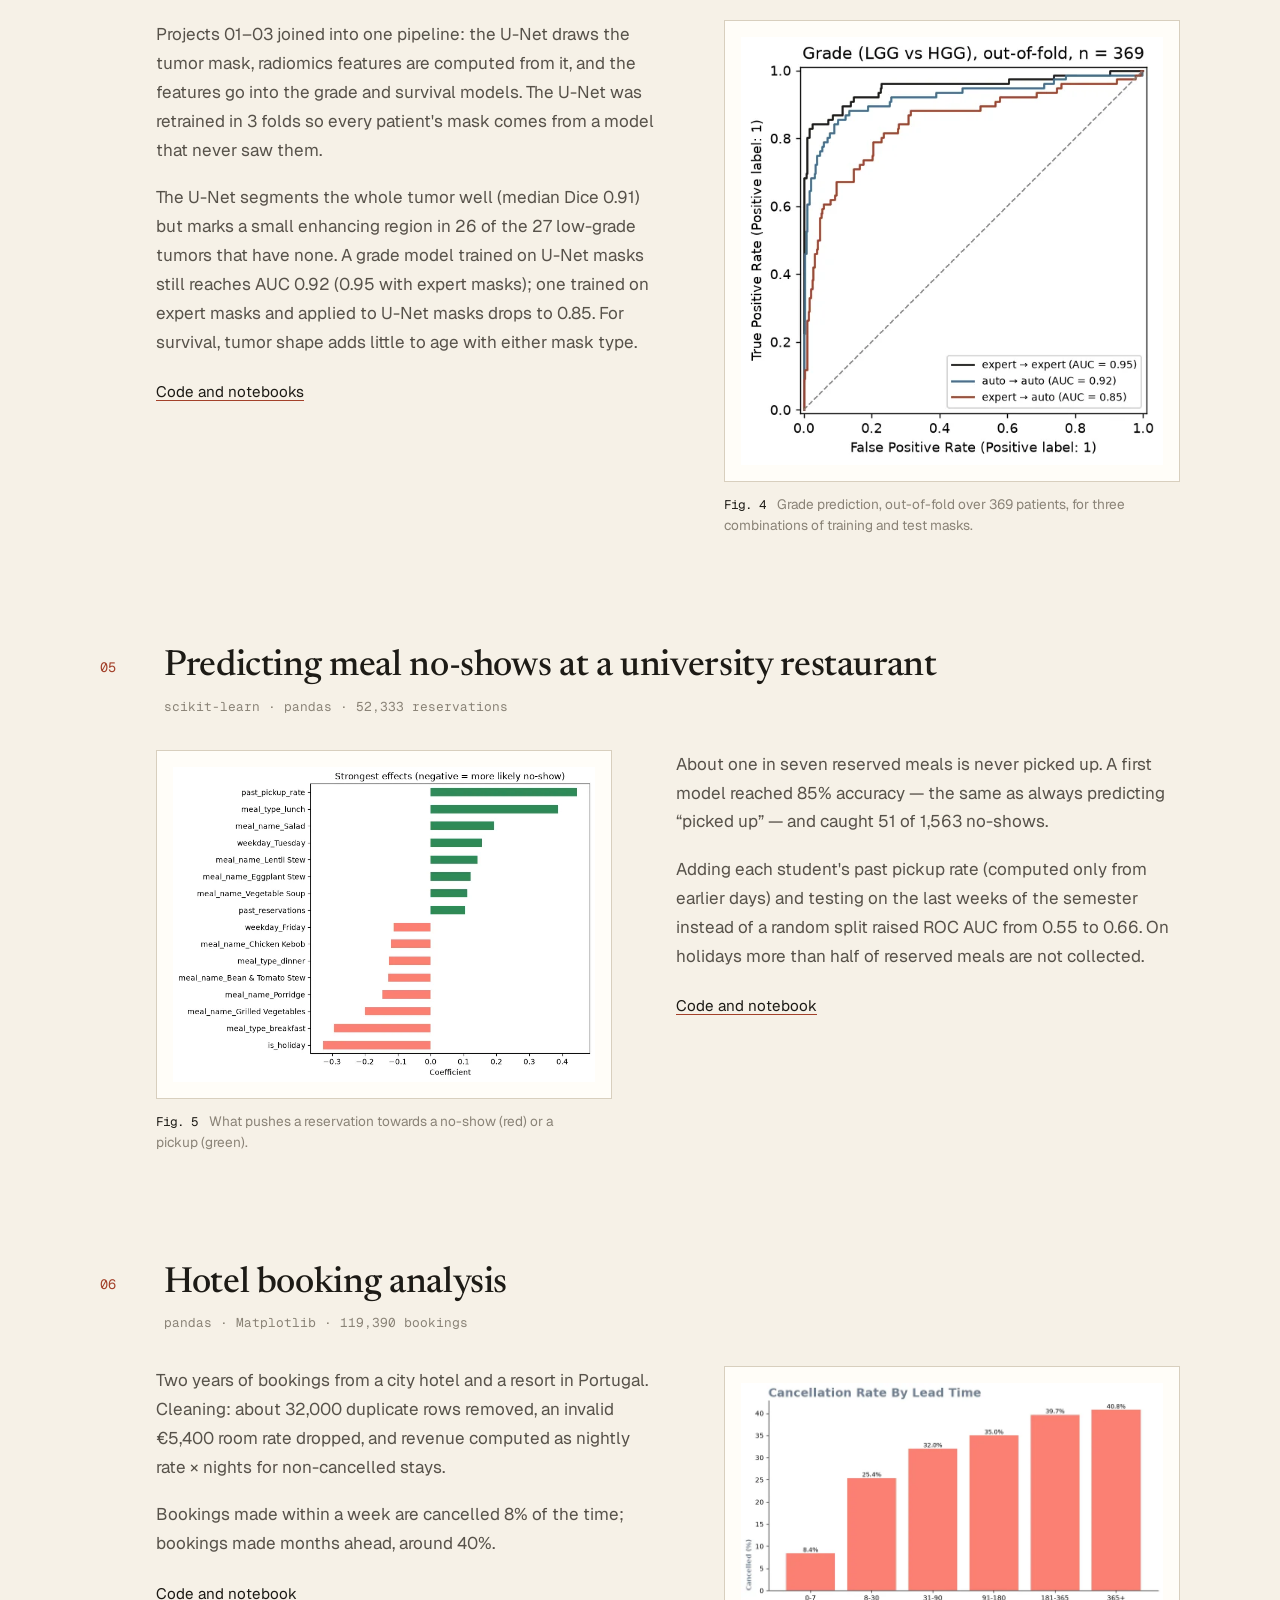
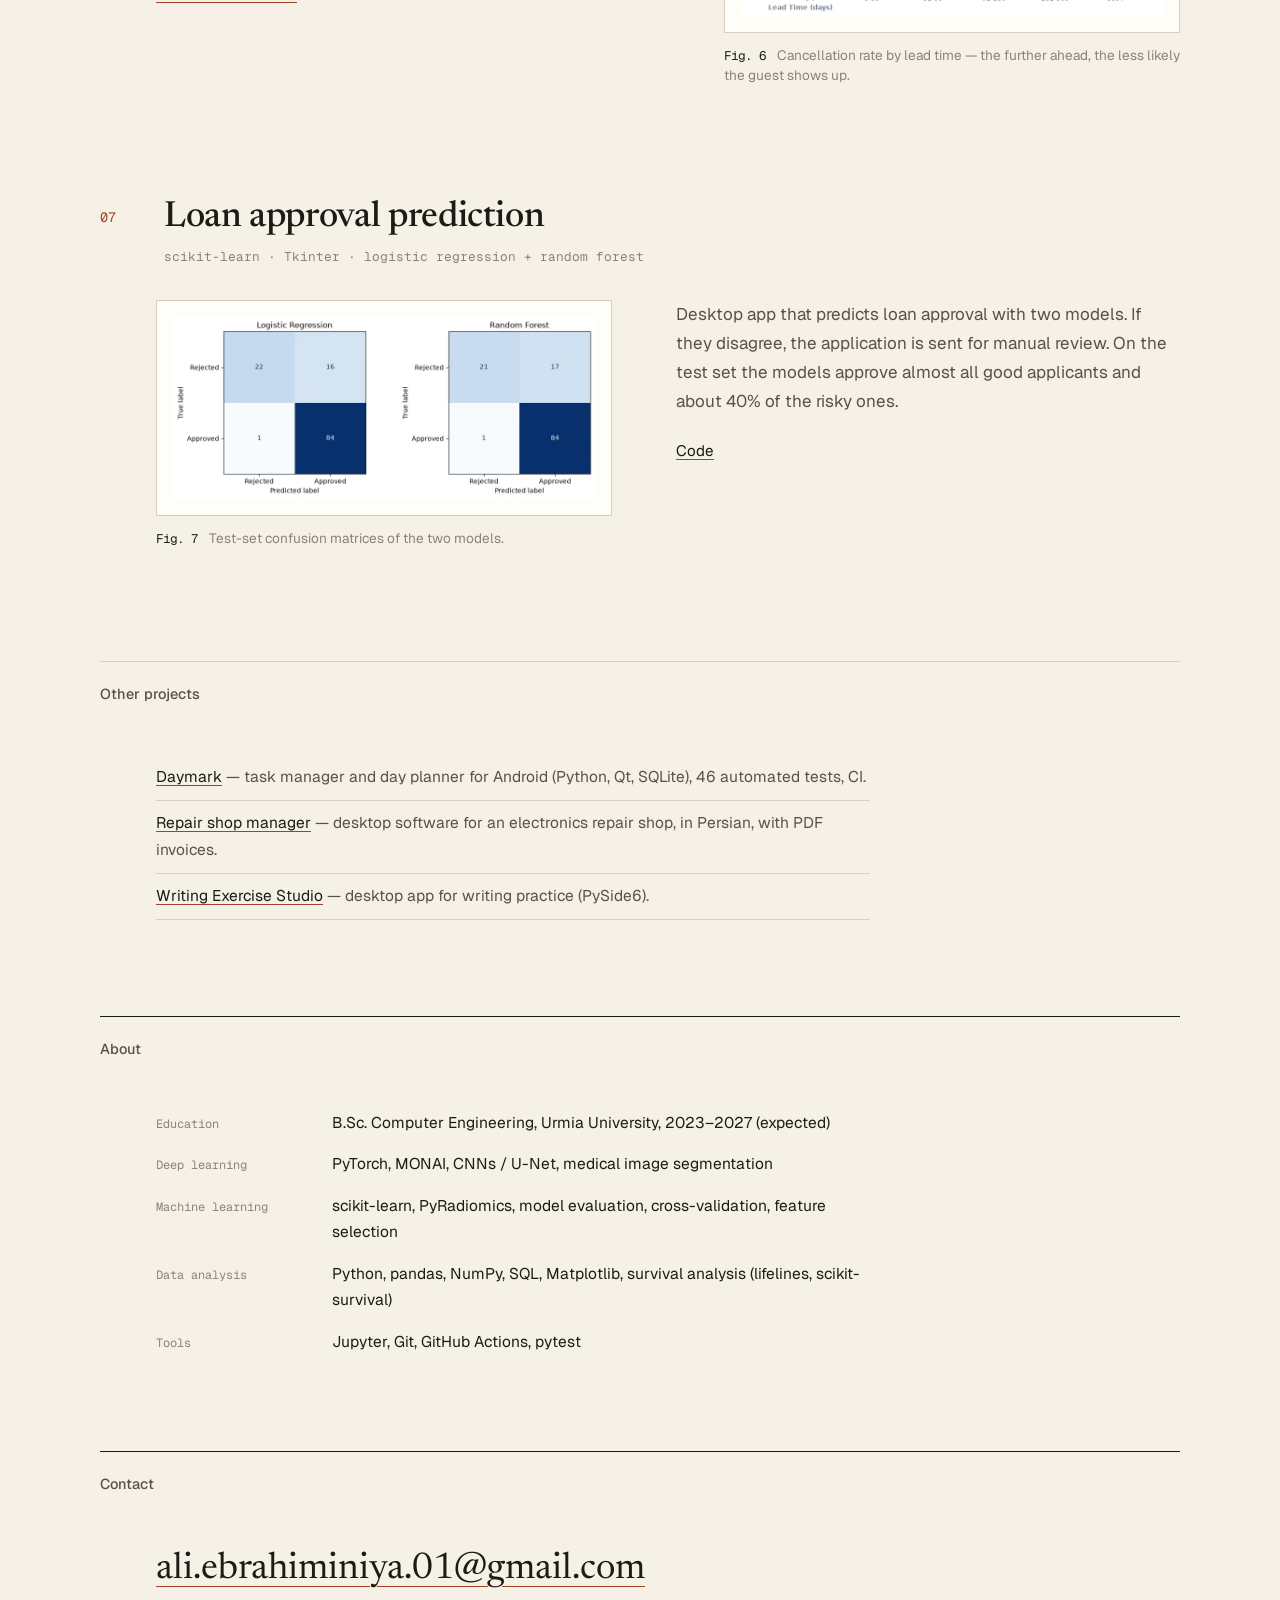
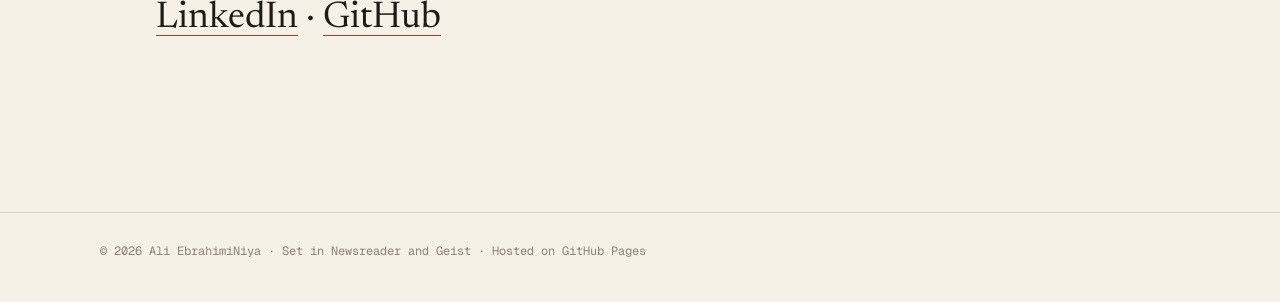
==== commit 964be57c: "Add systematic review and teaching, fix graduation year" ====
--- a/index.html
+++ b/index.html
@@ -81,6 +81,29 @@
           <p class="job__note">Company project; the code is private.</p>
         </div>
       </article>
+
+      <article class="job">
+        <p class="job__when">Aug 2026 – now · Remote</p>
+        <div>
+          <h3>Systematic review, first author</h3>
+          <p class="job__org">Supervised by Dr. Mahsa Asadi Anar</p>
+          <p>
+            Spatiotemporal and longitudinal AI models in glioma: recurrence, treatment response and disease
+            evolution. I wrote the protocol and preregistered it, ran the database search, did the quality
+            assessment and wrote the discussion. The manuscript is in preparation.
+          </p>
+          <p class="job__note"><a href="https://doi.org/10.17605/OSF.IO/342QT">OSF preregistration</a></p>
+        </div>
+      </article>
+
+      <article class="job">
+        <p class="job__when">Jul – Aug 2026</p>
+        <div>
+          <h3>Python Instructor</h3>
+          <p class="job__org">Islamic Azad University, Marand</p>
+          <p>A 15-hour introductory Python course, in person and online.</p>
+        </div>
+      </article>
     </section>
 
     <section id="work" aria-labelledby="work-title">
@@ -323,7 +346,7 @@
       <div class="about__grid">
         <dl class="facts">
           <dt>Education</dt>
-          <dd>B.Sc. Computer Engineering, Urmia University, 2023–2026</dd>
+          <dd>B.Sc. Computer Engineering, Urmia University, 2023–2027 (expected)</dd>
           <dt>Deep learning</dt>
           <dd>PyTorch, MONAI, CNNs / U-Net, medical image segmentation</dd>
           <dt>Machine learning</dt>
--- a/assets/css/style.css
+++ b/assets/css/style.css
@@ -107,6 +107,7 @@
 /* ---------- Experience ---------- */
 .experience { margin-bottom: clamp(4.5rem, 9vw, 7rem); }
 .job { display: grid; grid-template-columns: 11rem 1fr; gap: 1rem; padding-left: 3.5rem; max-width: 62rem; }
+.job + .job { margin-top: 2.75rem; }
 .job__when { font-family: var(--mono); font-size: .8rem; color: var(--ink-faint); padding-top: .45rem; margin: 0; }
 .job h3 { font-family: var(--serif); font-size: clamp(1.5rem, 2.6vw, 2rem); line-height: 1.15; margin-bottom: .2rem; }
 .job__org { color: var(--accent); margin-bottom: 1rem; }
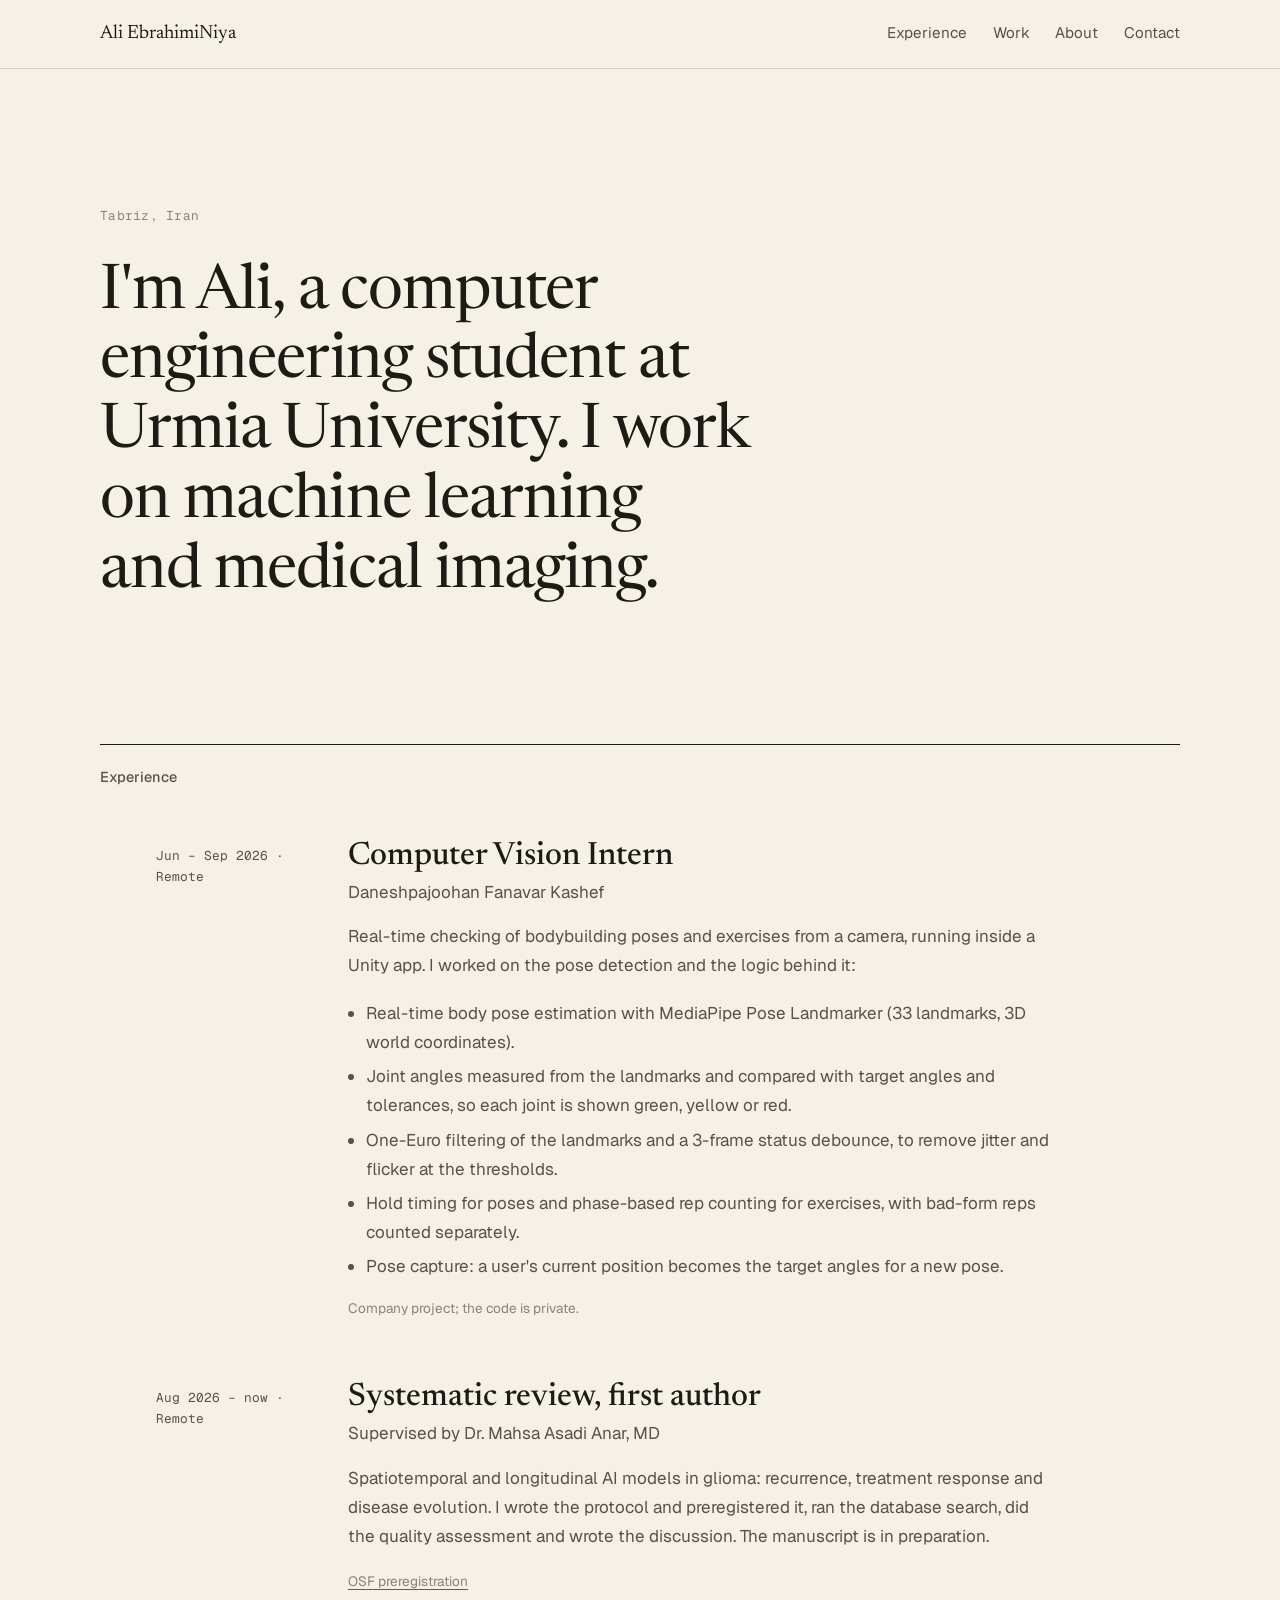
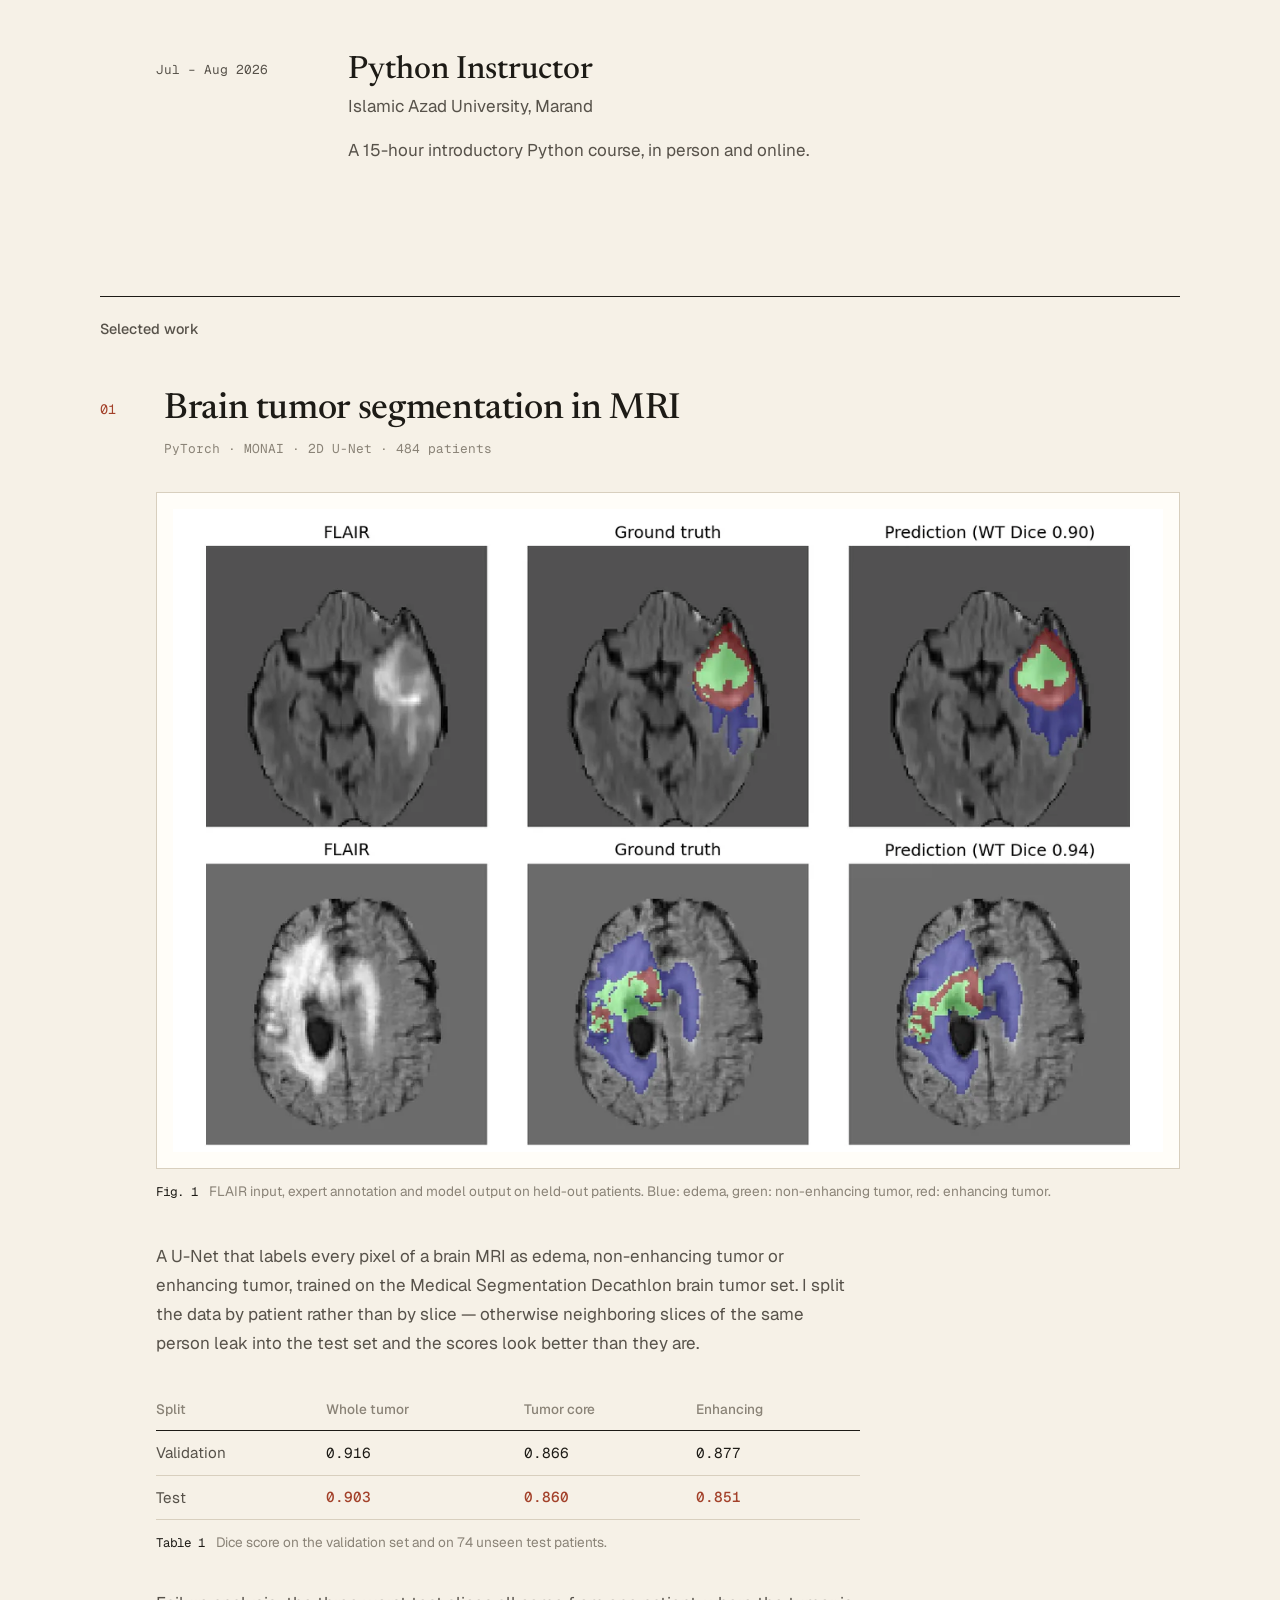
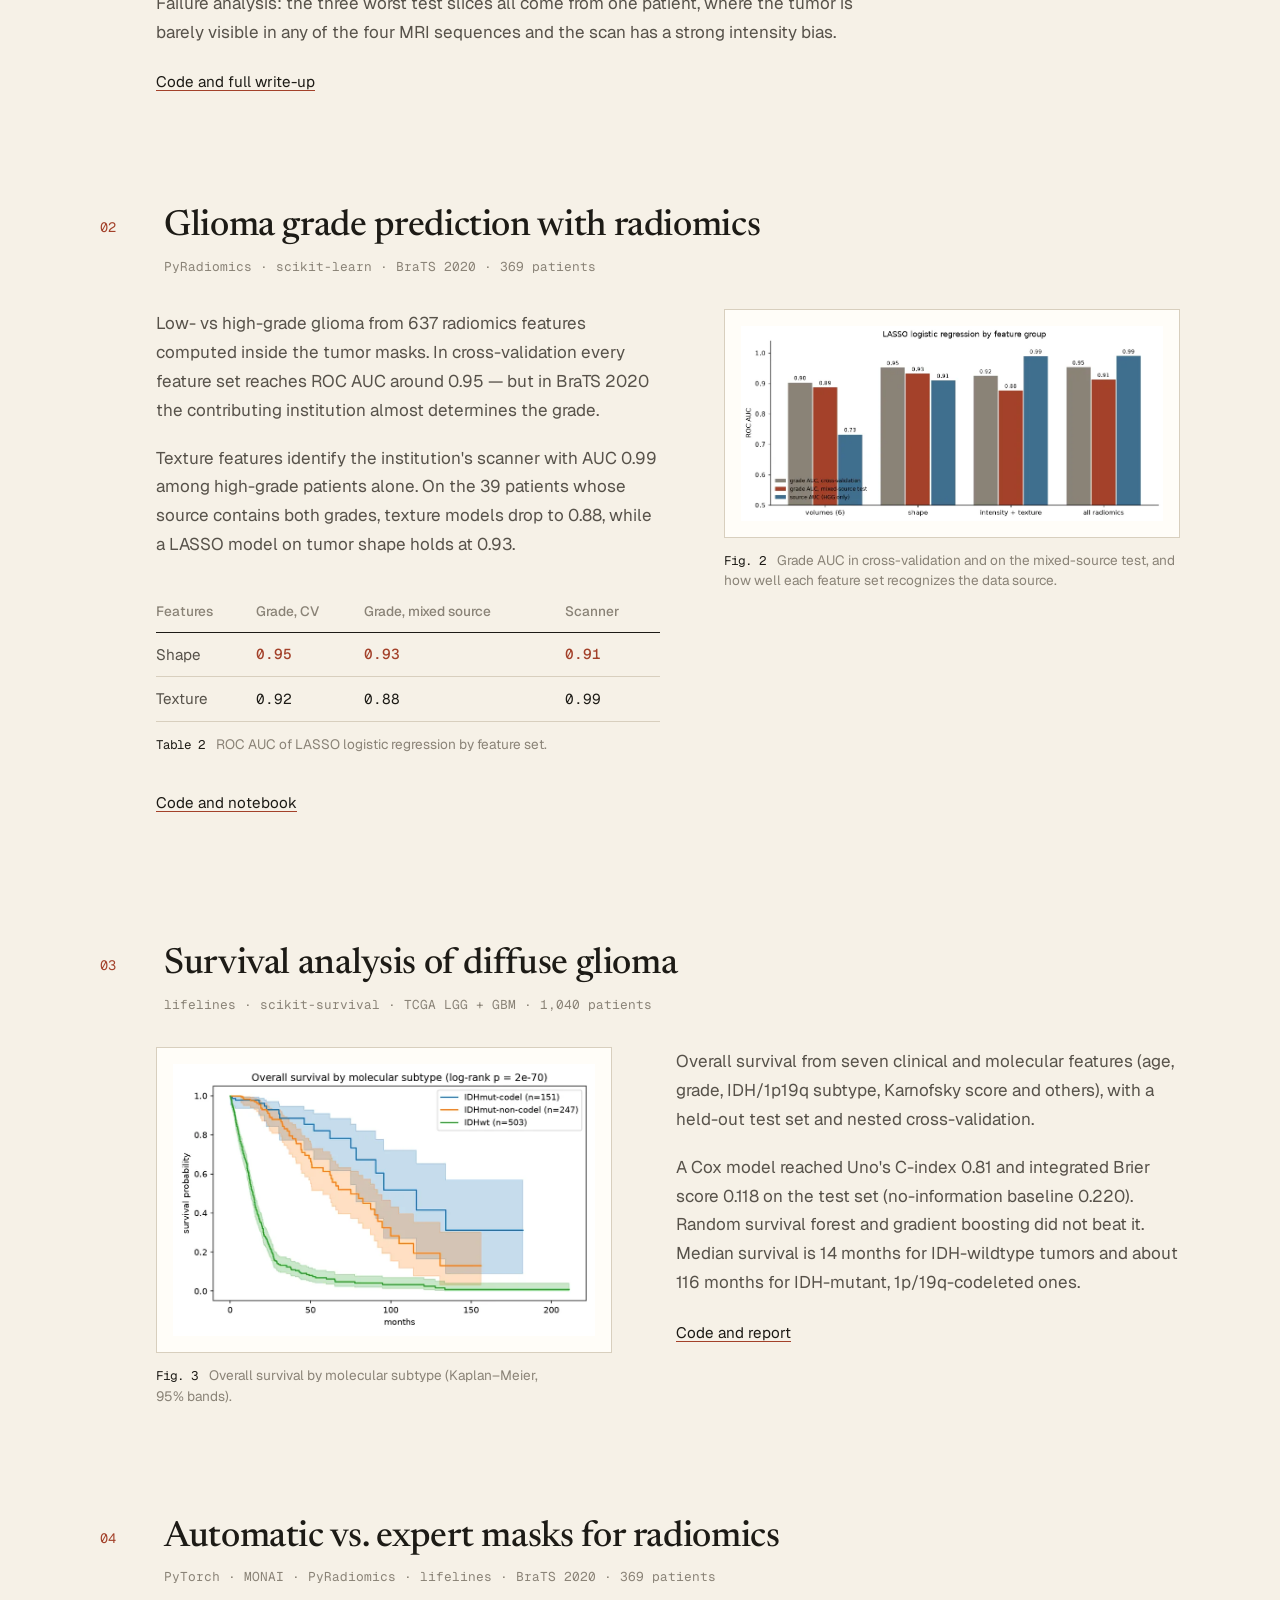
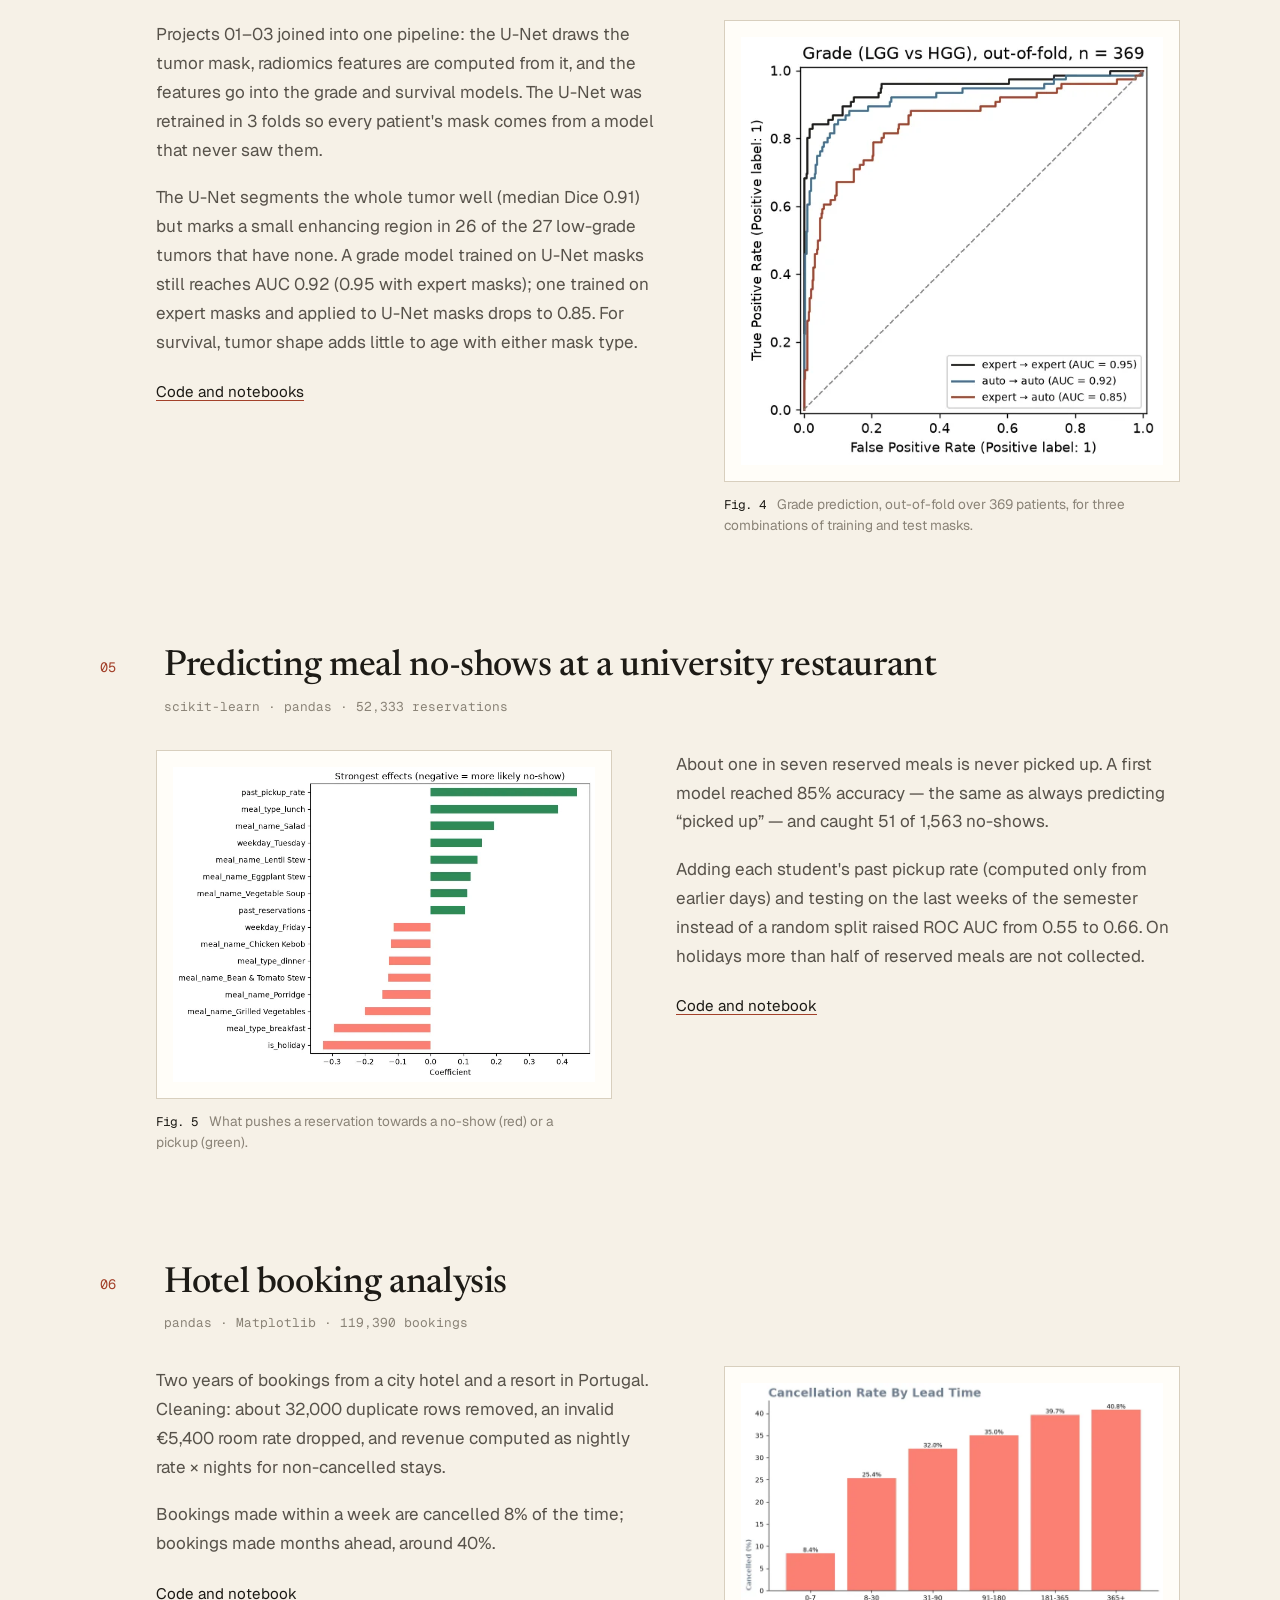
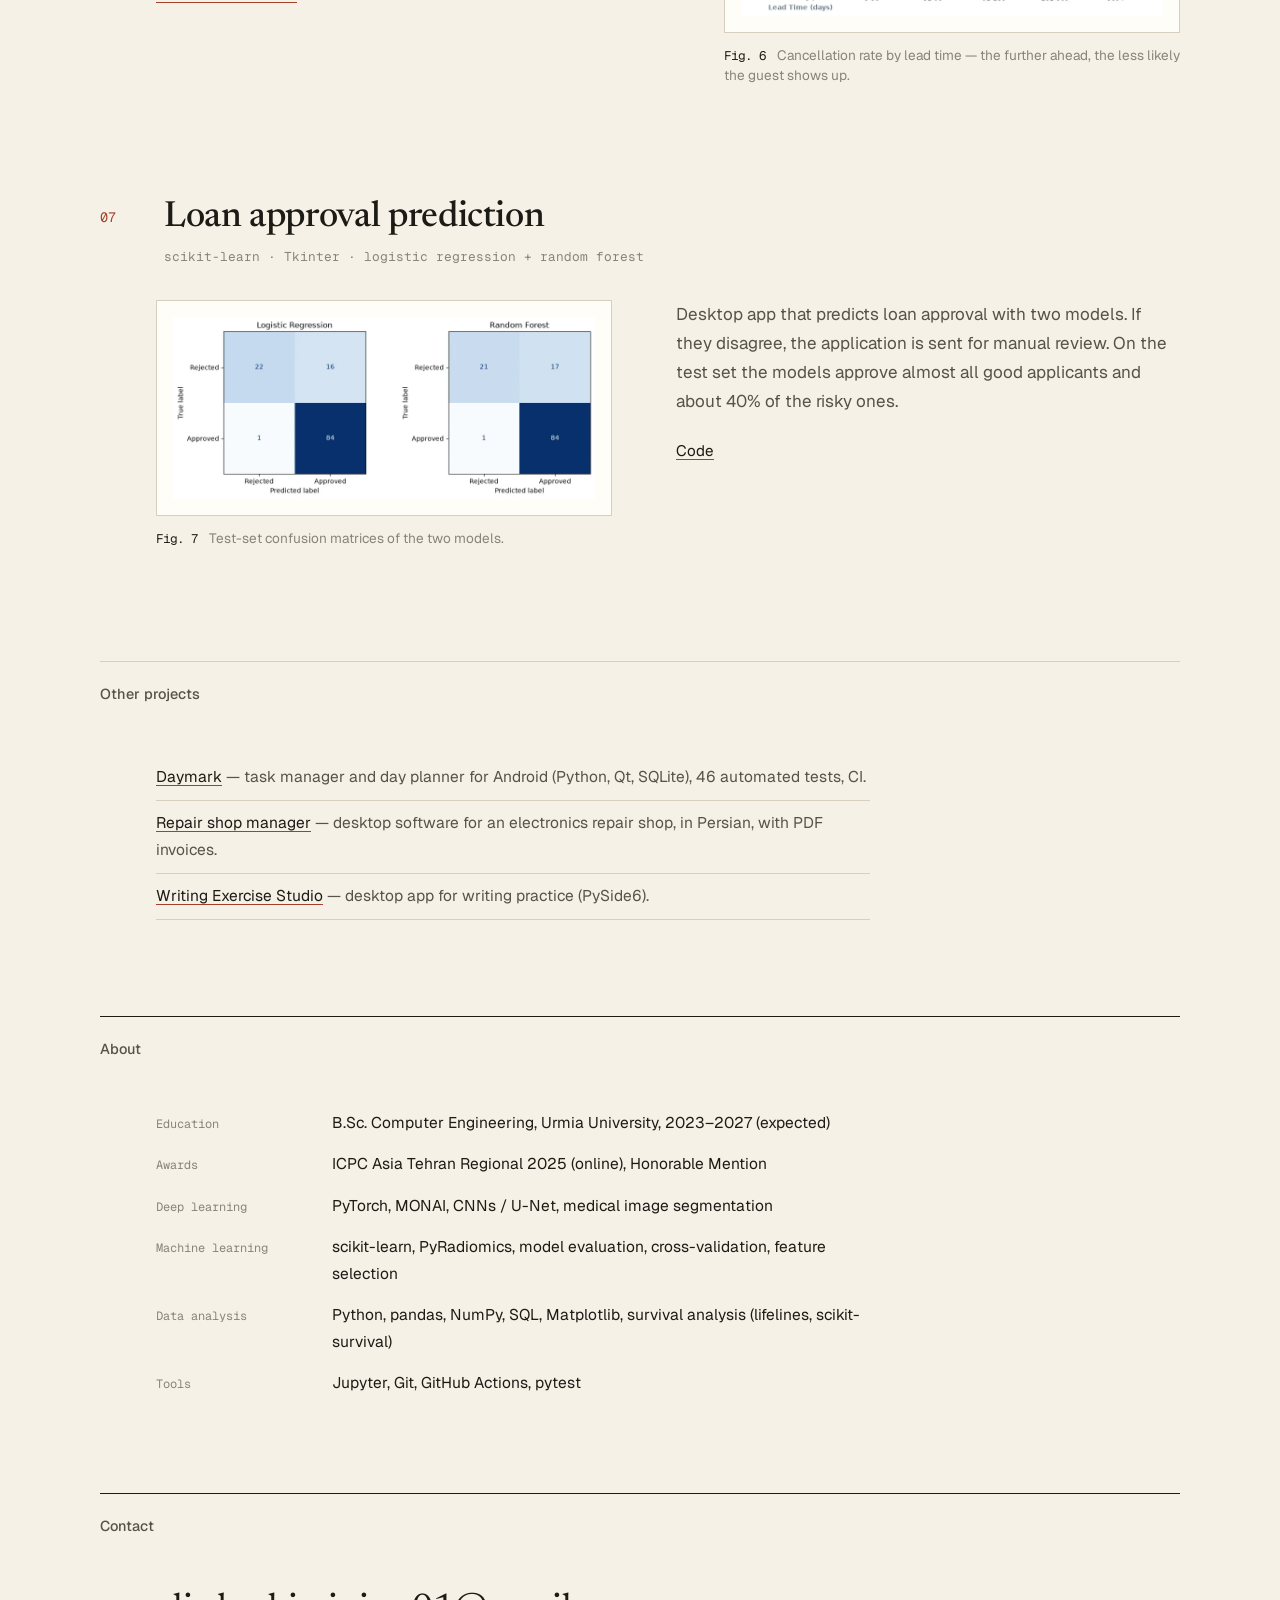
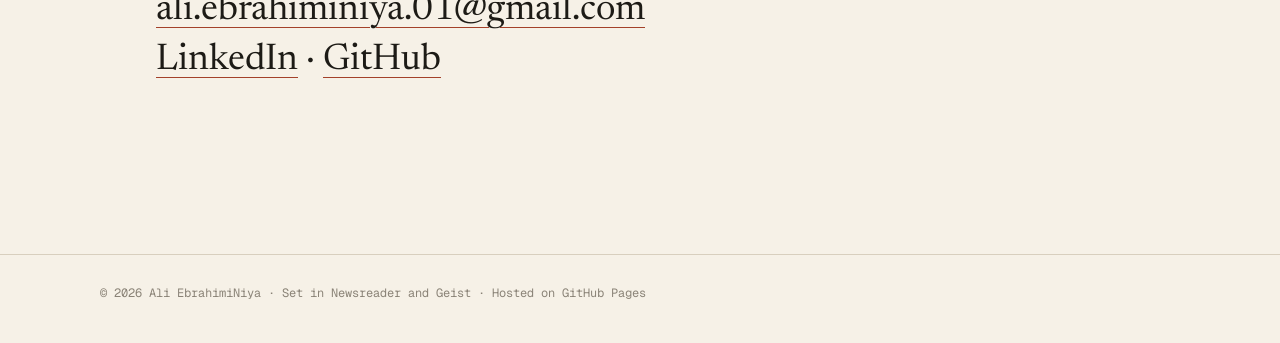
==== commit e59a5cc1: "Add ICPC award, credit review supervisor" ====
--- a/index.html
+++ b/index.html
@@ -86,7 +86,7 @@
         <p class="job__when">Aug 2026 – now · Remote</p>
         <div>
           <h3>Systematic review, first author</h3>
-          <p class="job__org">Supervised by Dr. Mahsa Asadi Anar</p>
+          <p class="job__org">Supervised by Dr. Mahsa Asadi Anar, MD</p>
           <p>
             Spatiotemporal and longitudinal AI models in glioma: recurrence, treatment response and disease
             evolution. I wrote the protocol and preregistered it, ran the database search, did the quality
@@ -347,6 +347,8 @@
         <dl class="facts">
           <dt>Education</dt>
           <dd>B.Sc. Computer Engineering, Urmia University, 2023–2027 (expected)</dd>
+          <dt>Awards</dt>
+          <dd>ICPC Asia Tehran Regional 2025 (online), Honorable Mention</dd>
           <dt>Deep learning</dt>
           <dd>PyTorch, MONAI, CNNs / U-Net, medical image segmentation</dd>
           <dt>Machine learning</dt>
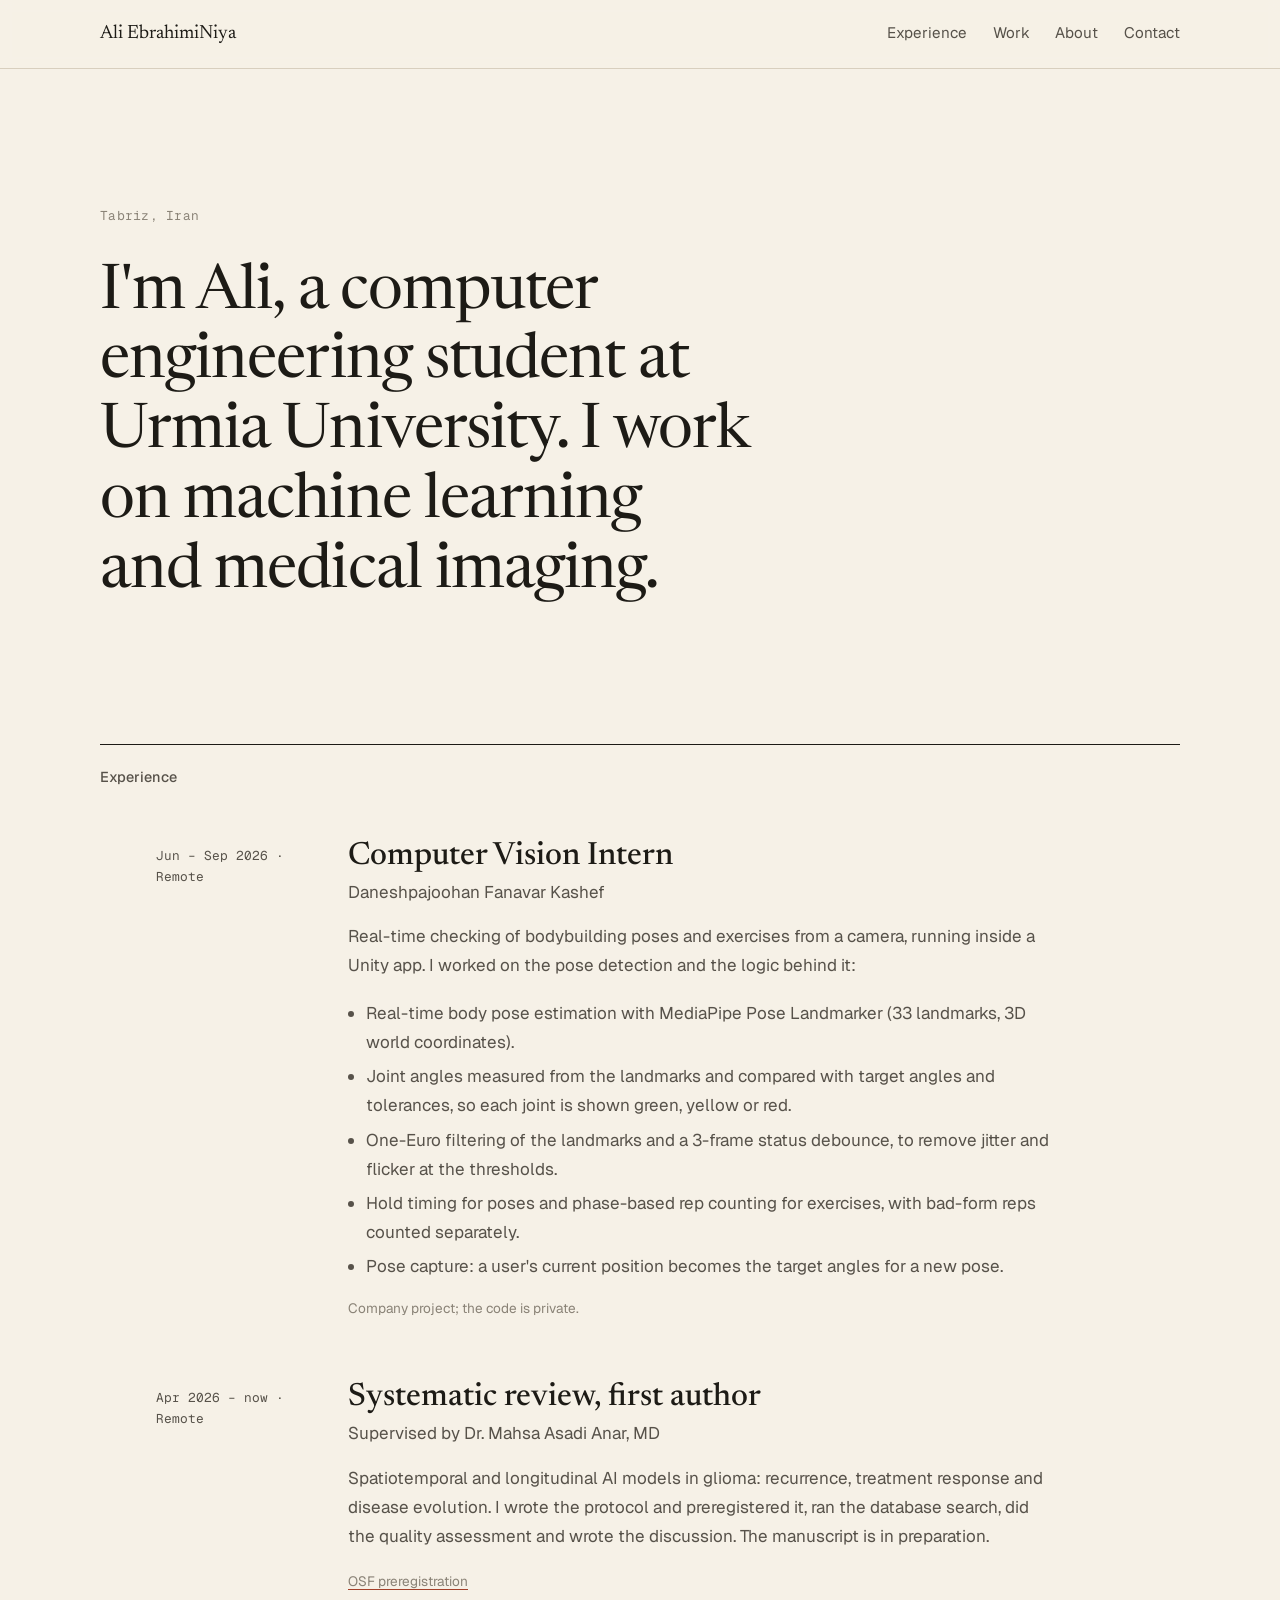
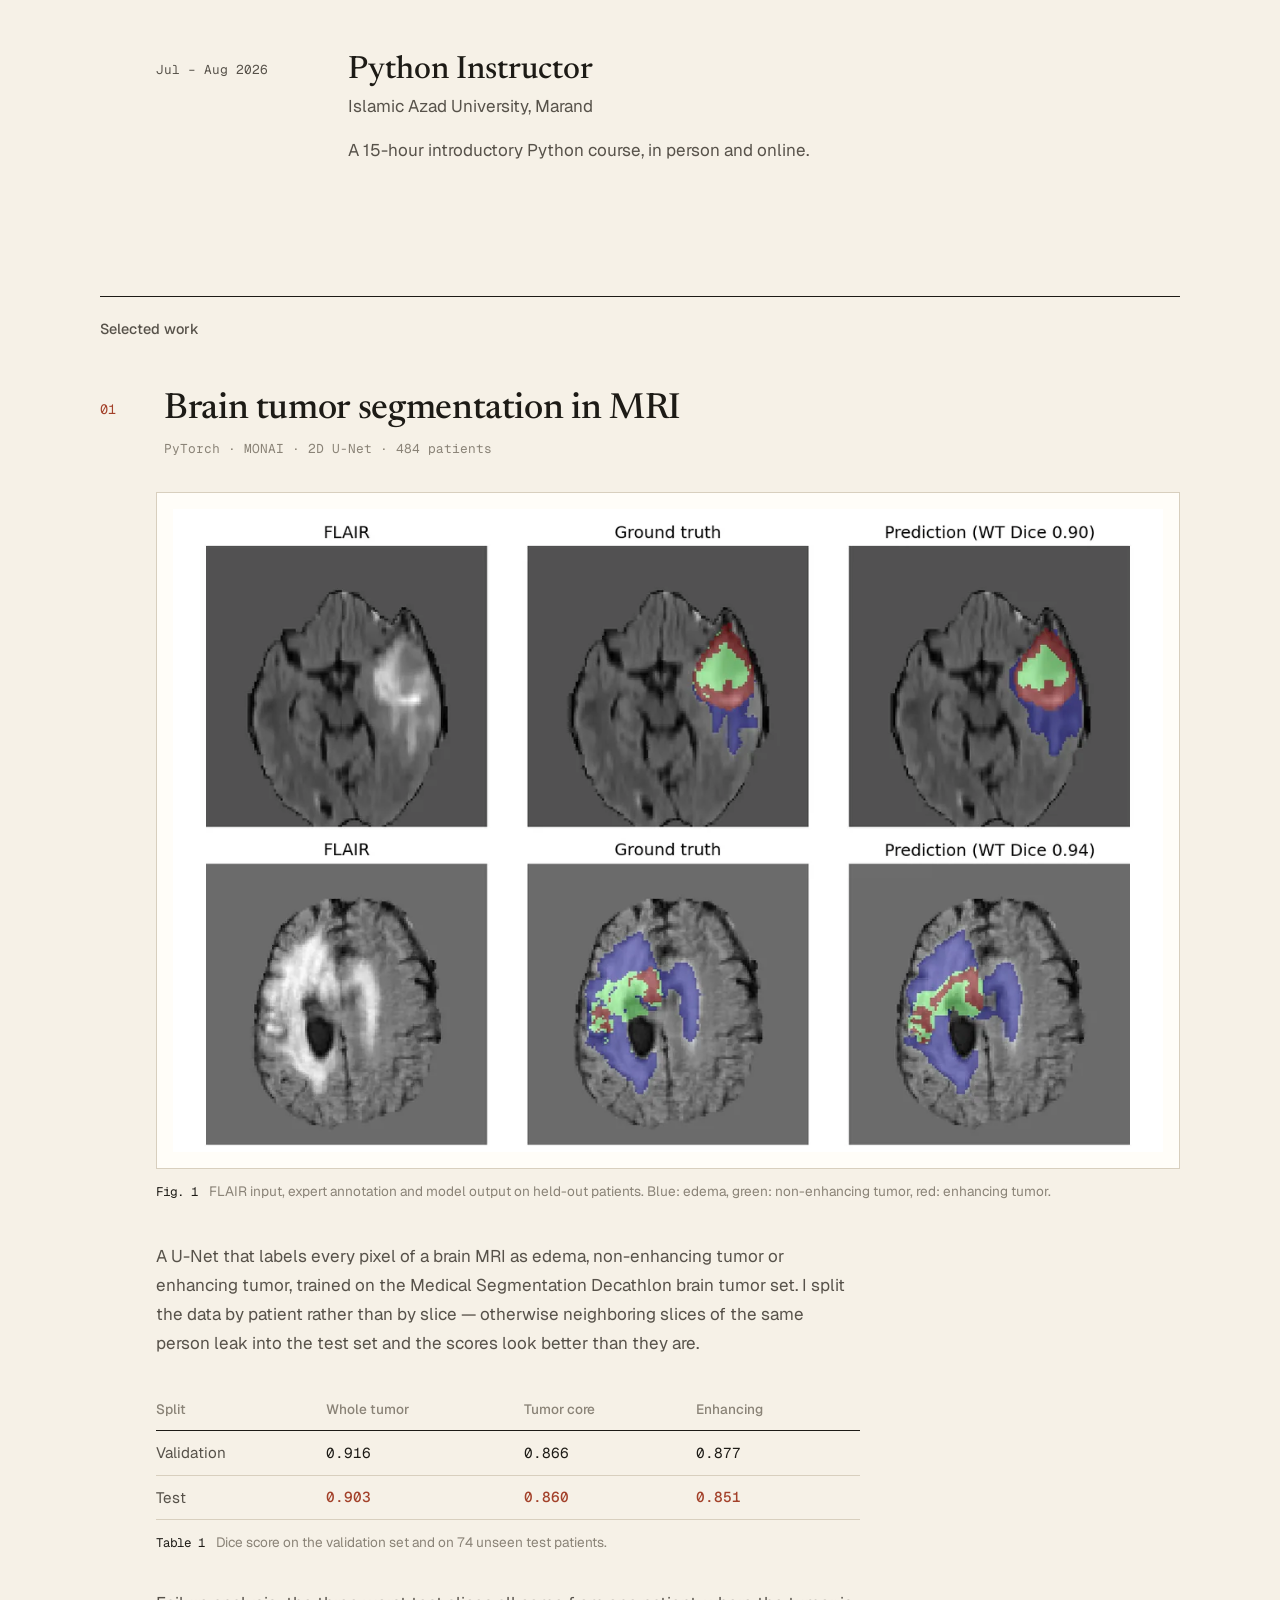
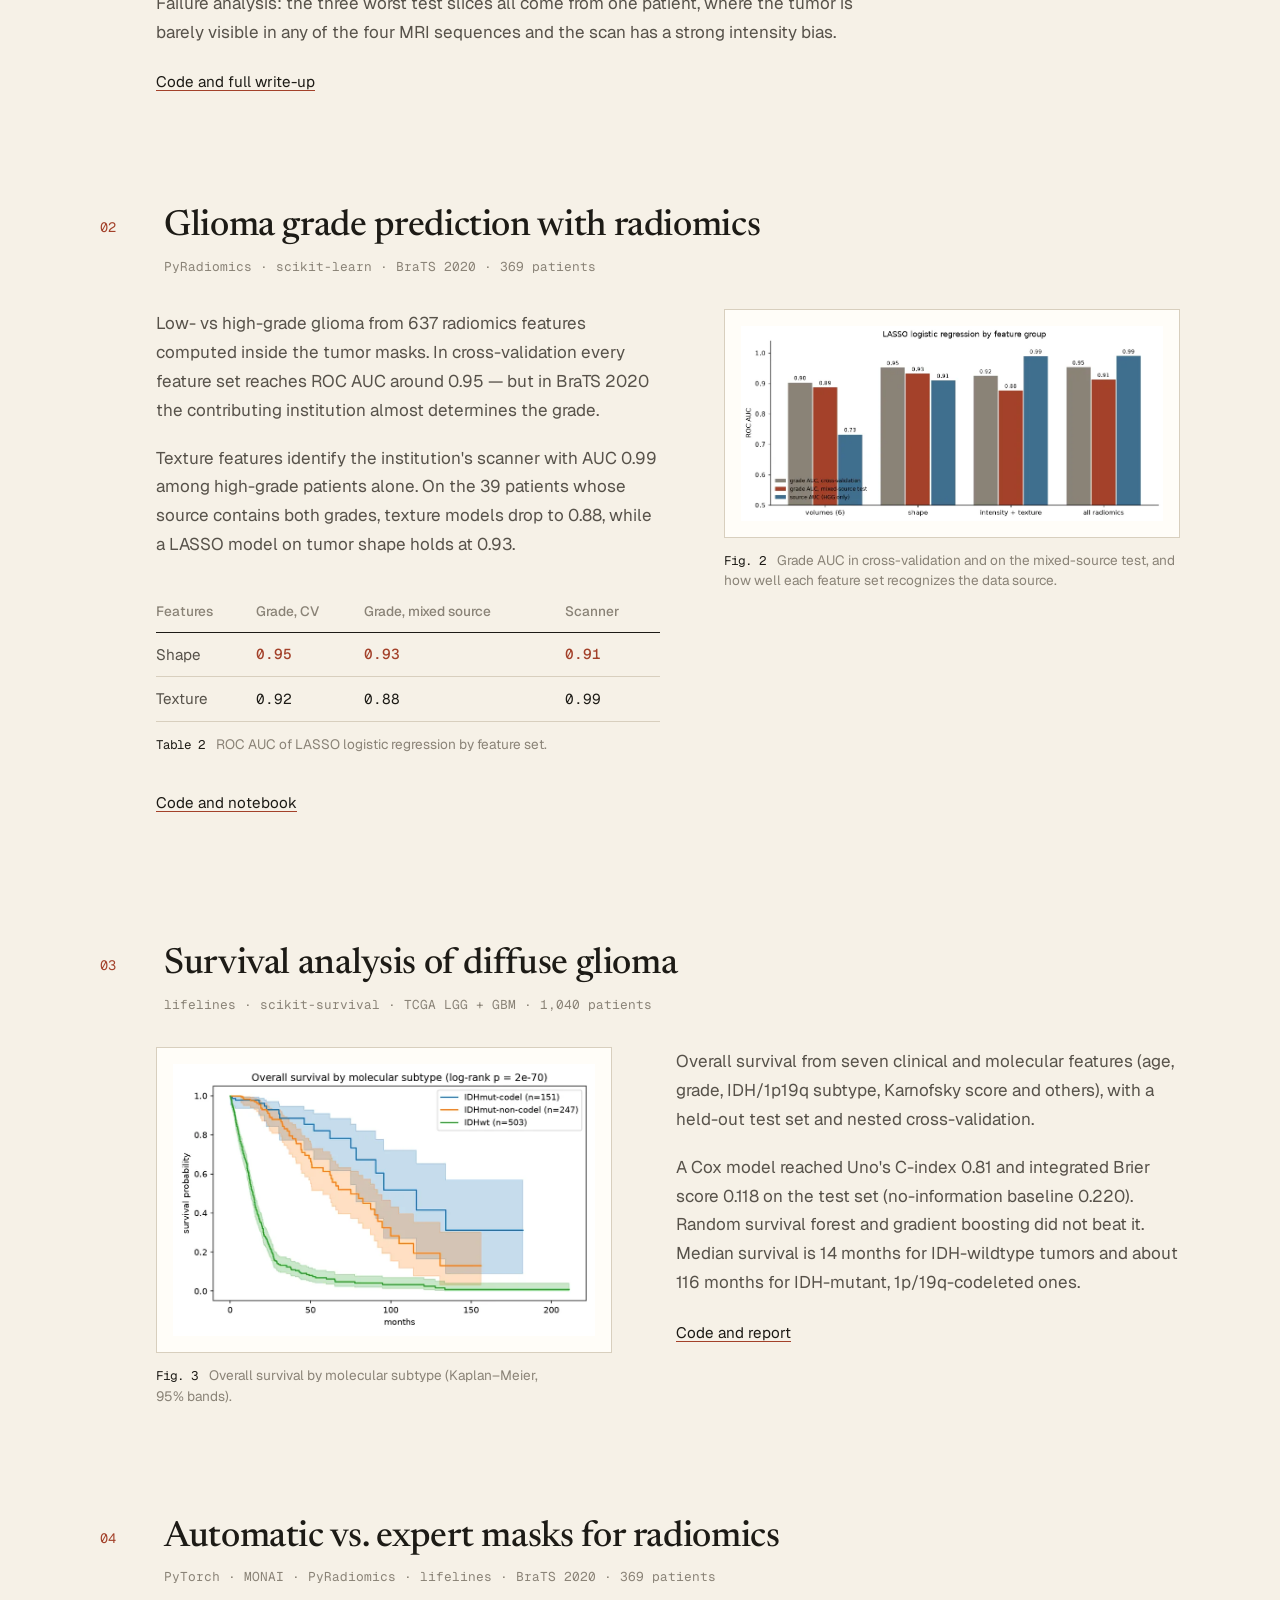
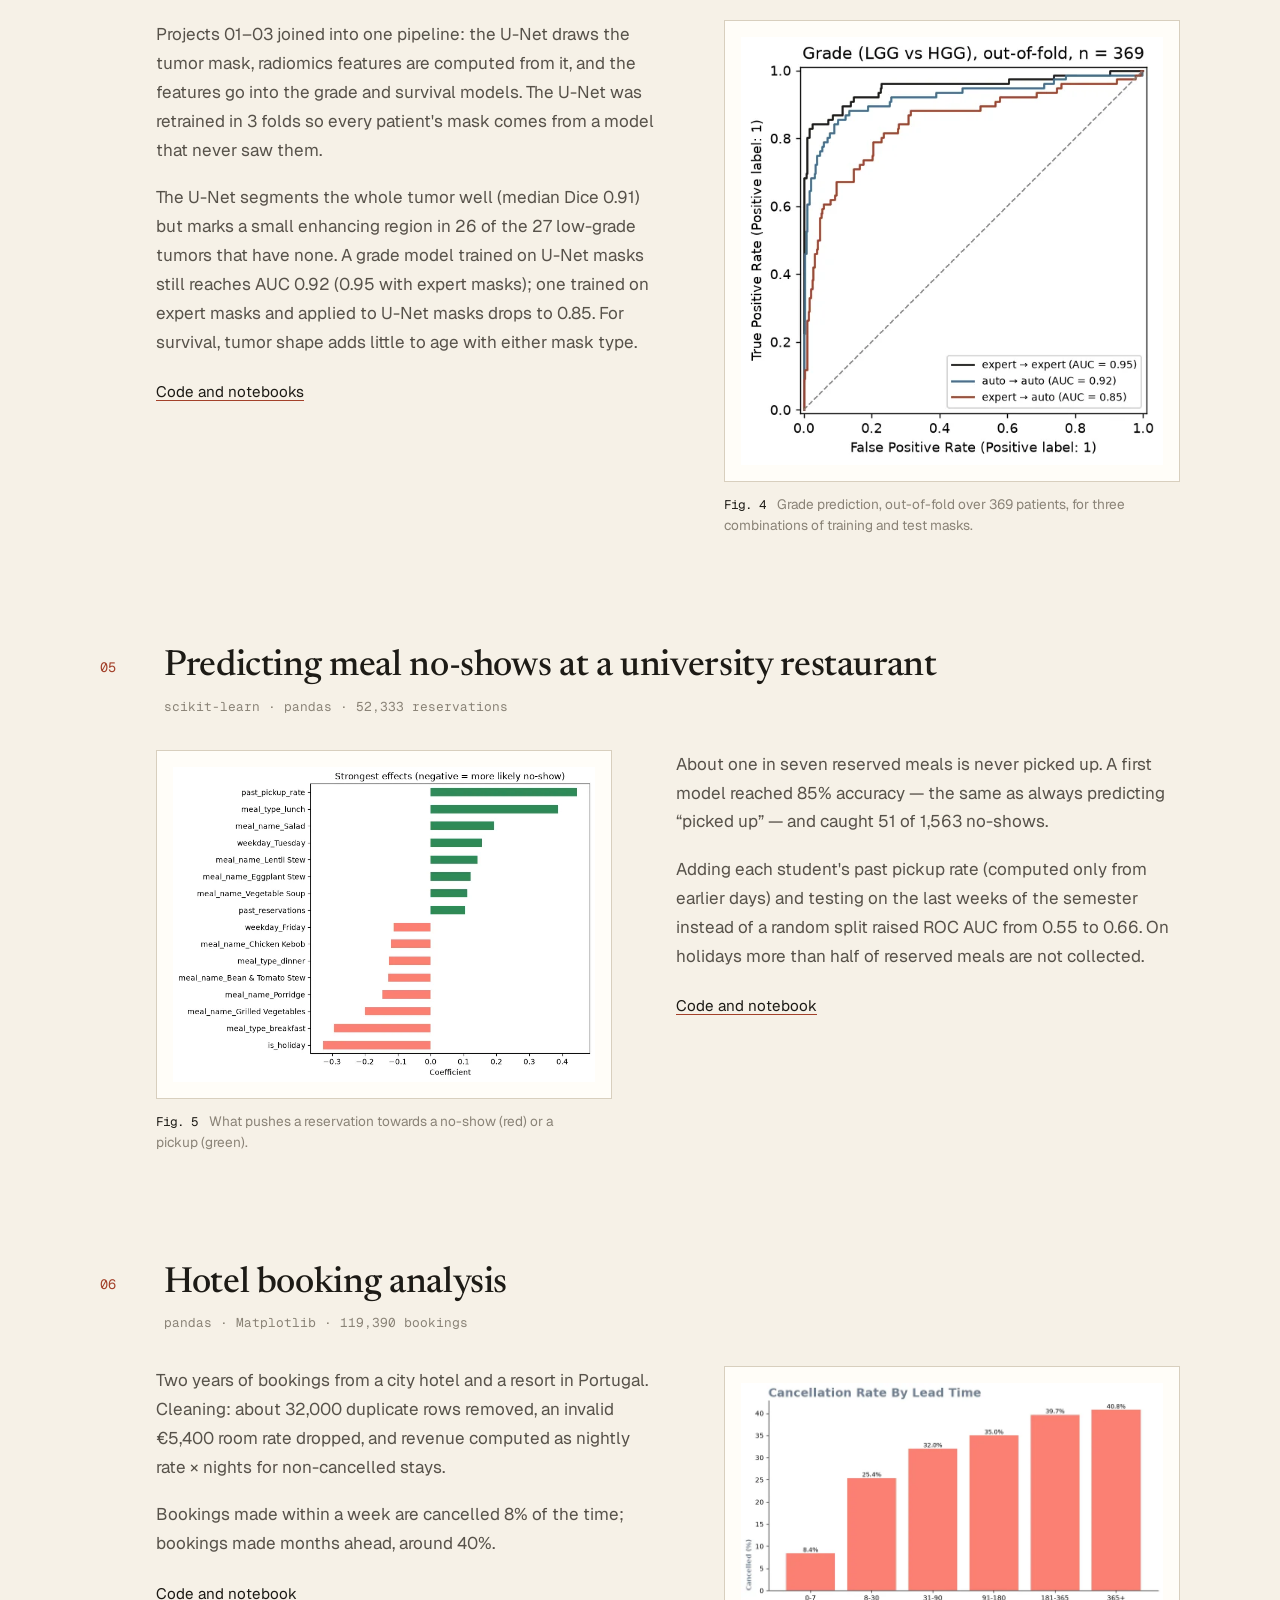
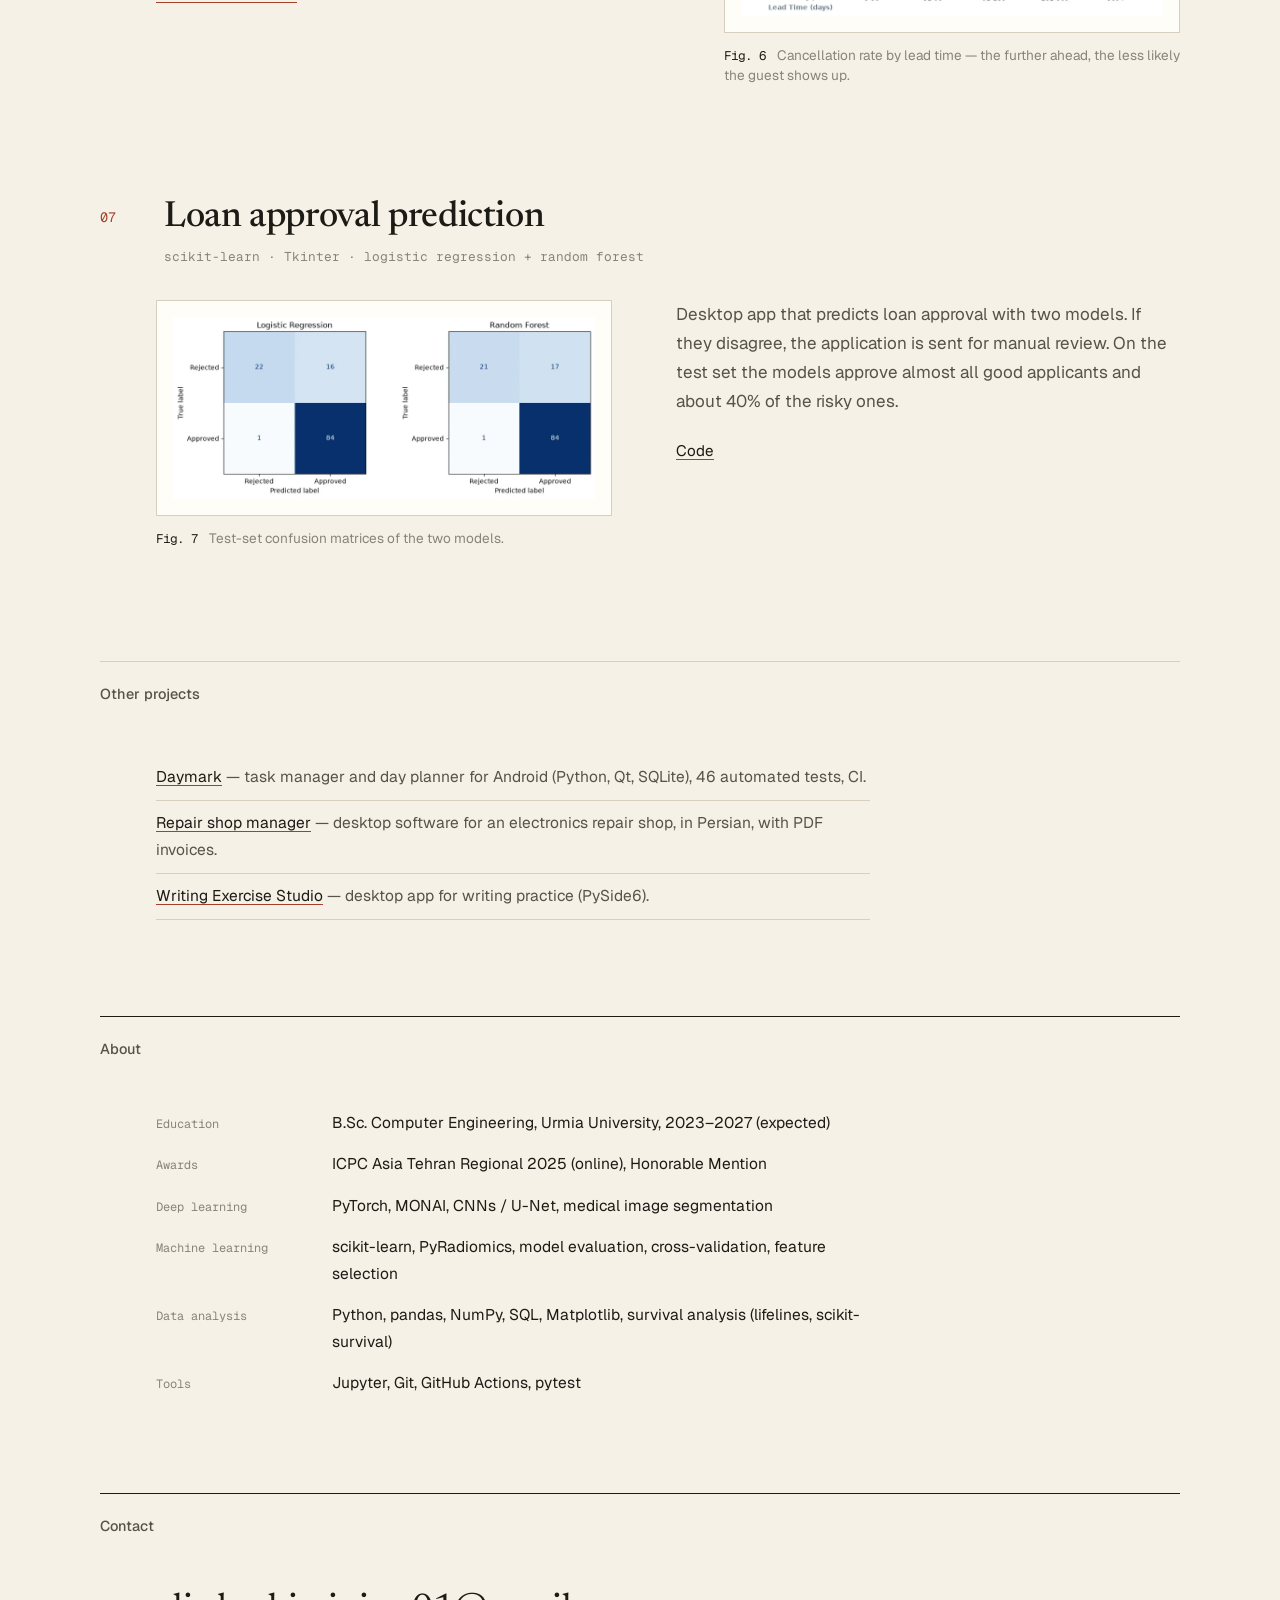
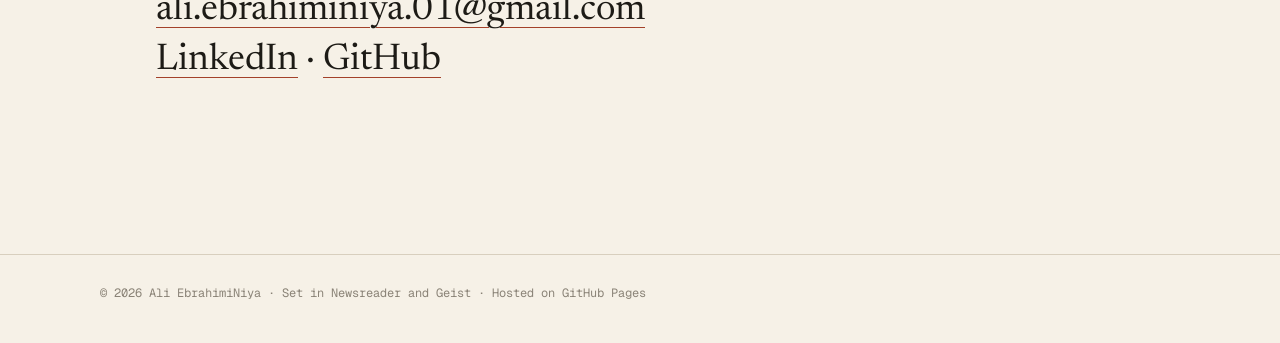
==== commit 31cf131f: "Correct systematic review start date" ====
--- a/index.html
+++ b/index.html
@@ -83,7 +83,7 @@
       </article>
 
       <article class="job">
-        <p class="job__when">Aug 2026 – now · Remote</p>
+        <p class="job__when">Apr 2026 – now · Remote</p>
         <div>
           <h3>Systematic review, first author</h3>
           <p class="job__org">Supervised by Dr. Mahsa Asadi Anar, MD</p>
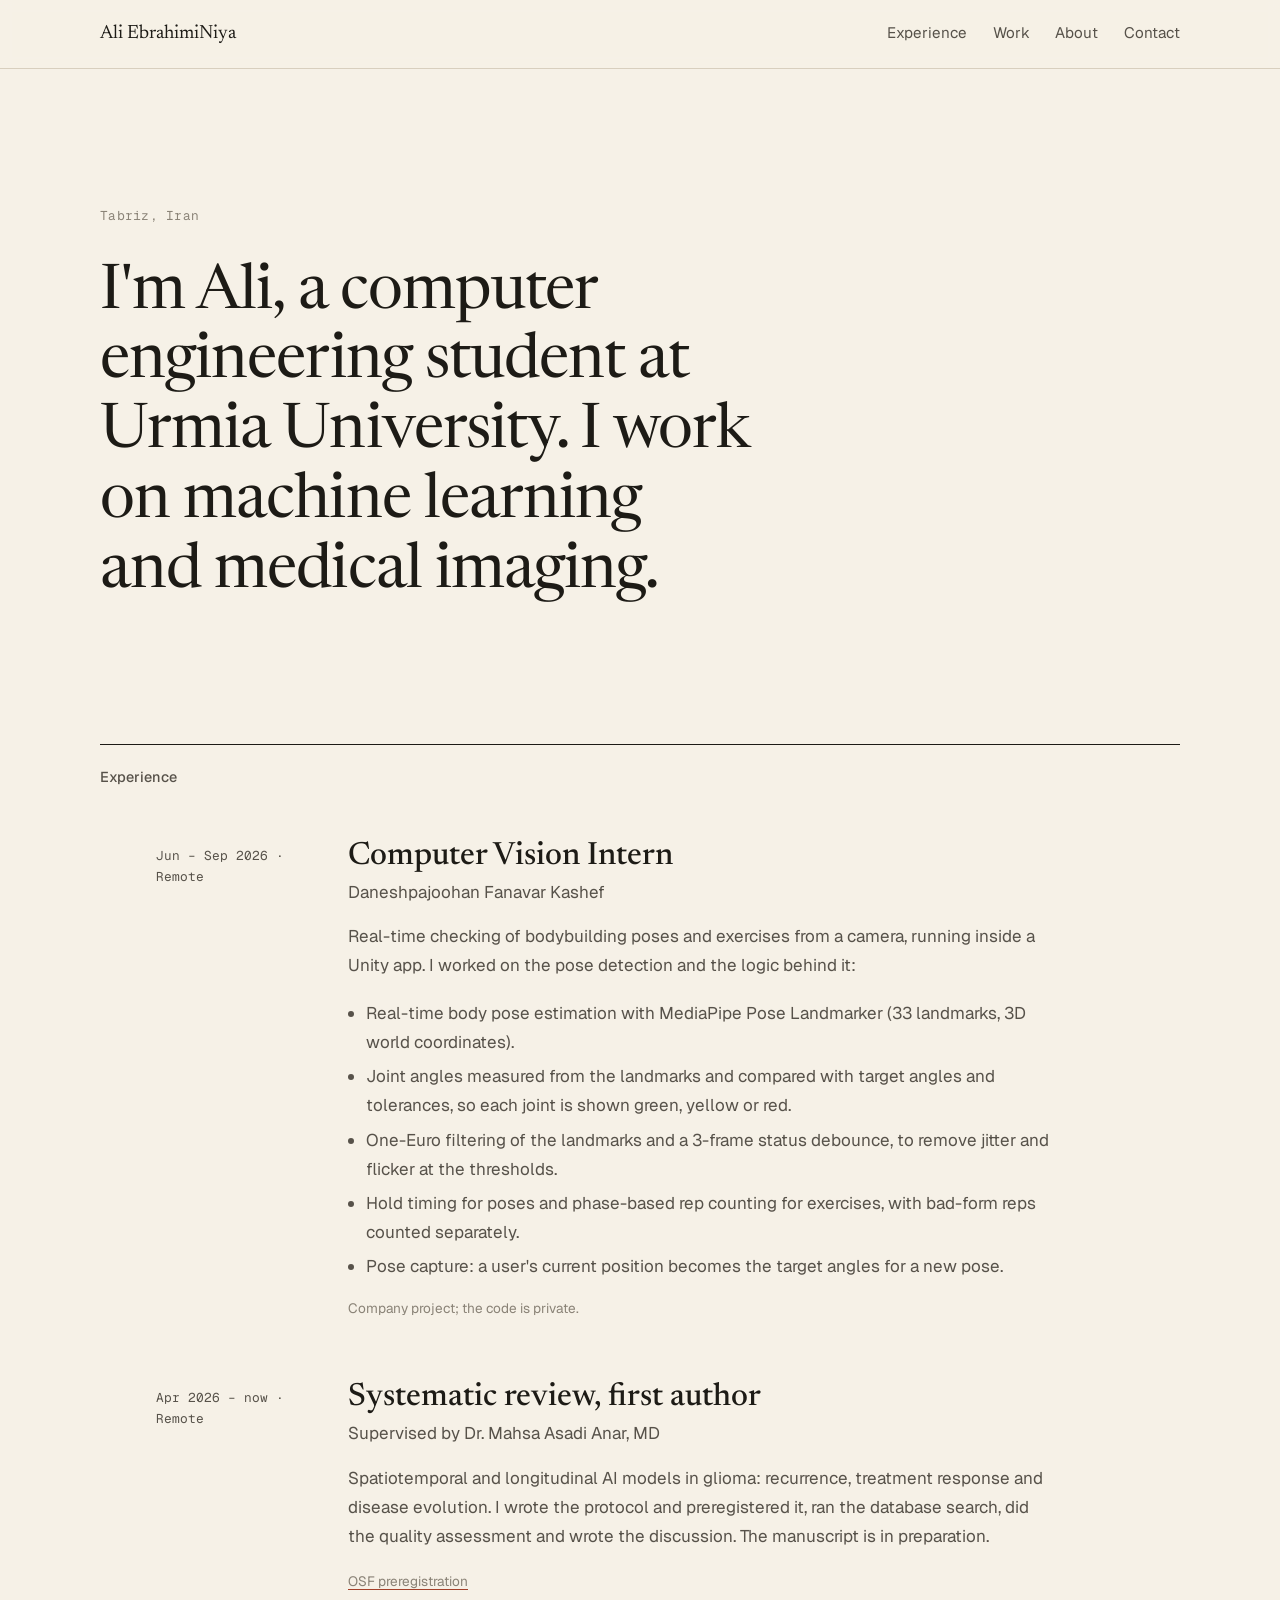
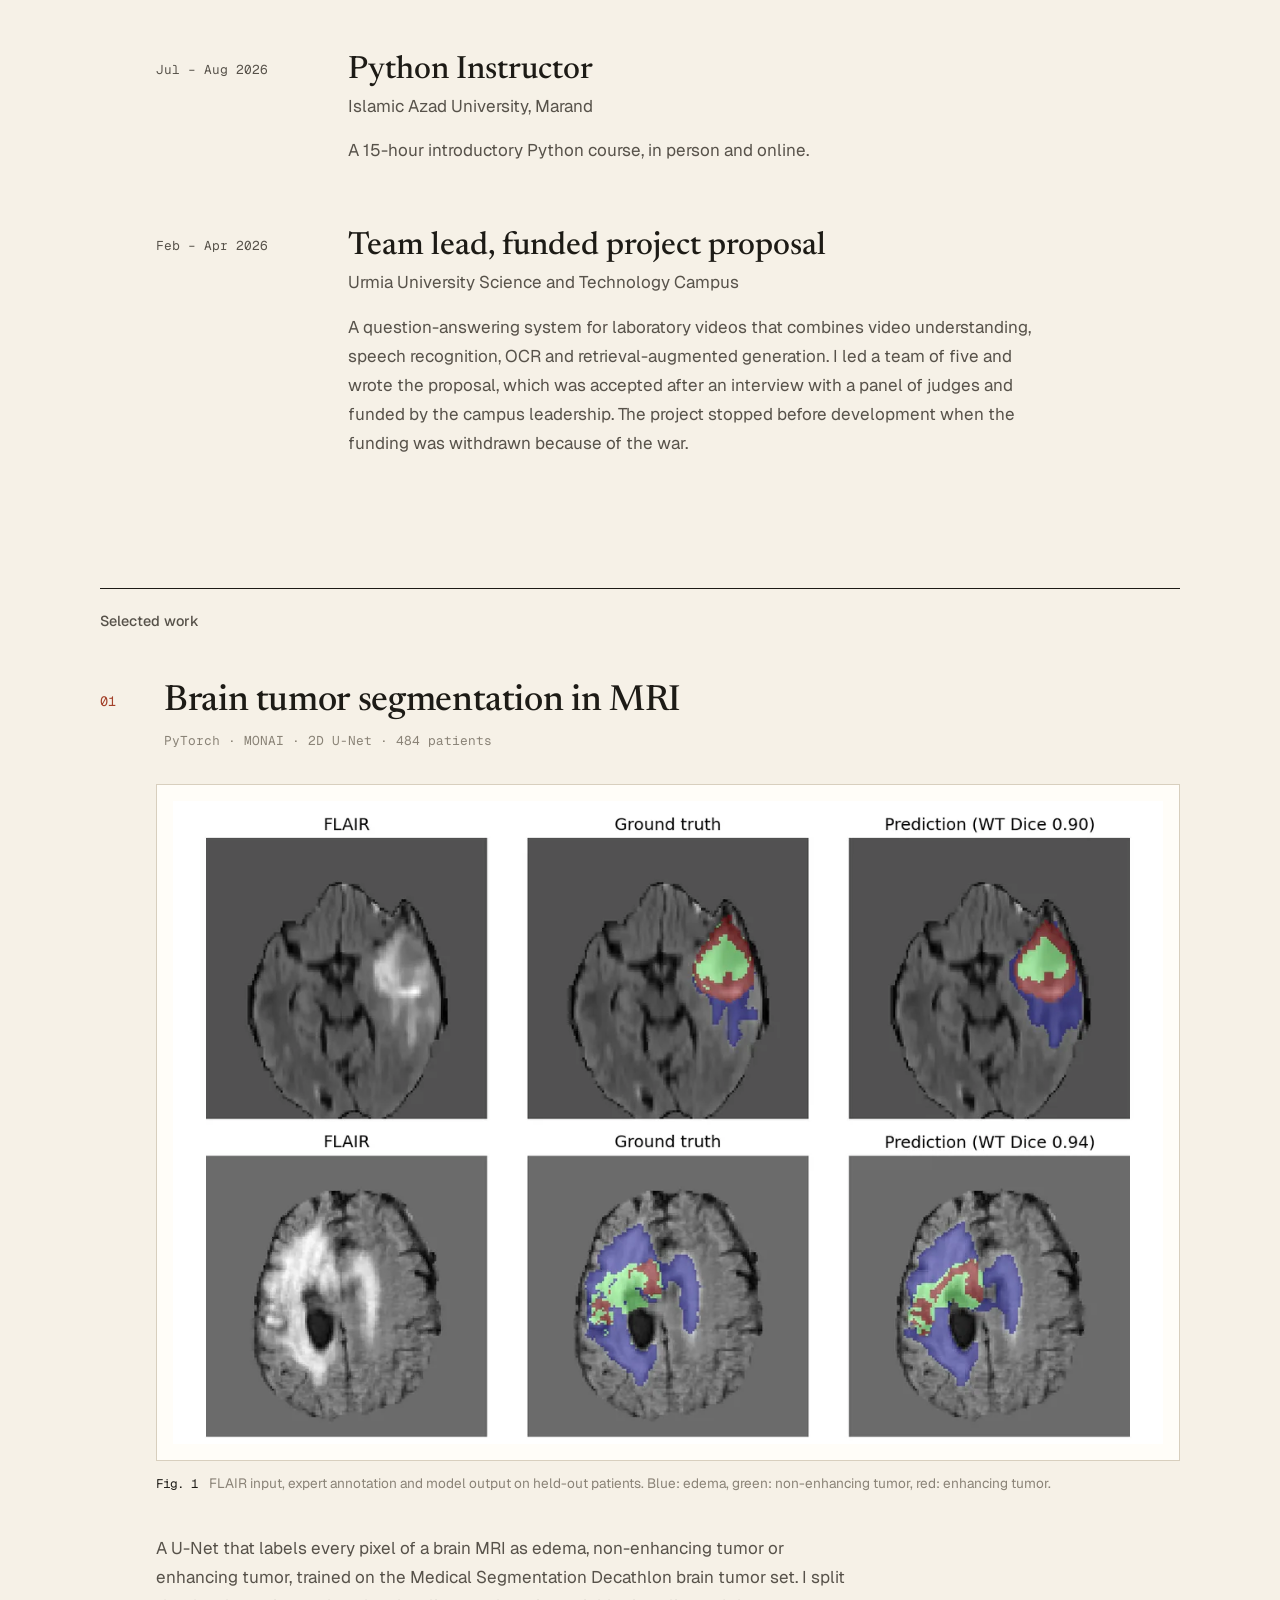
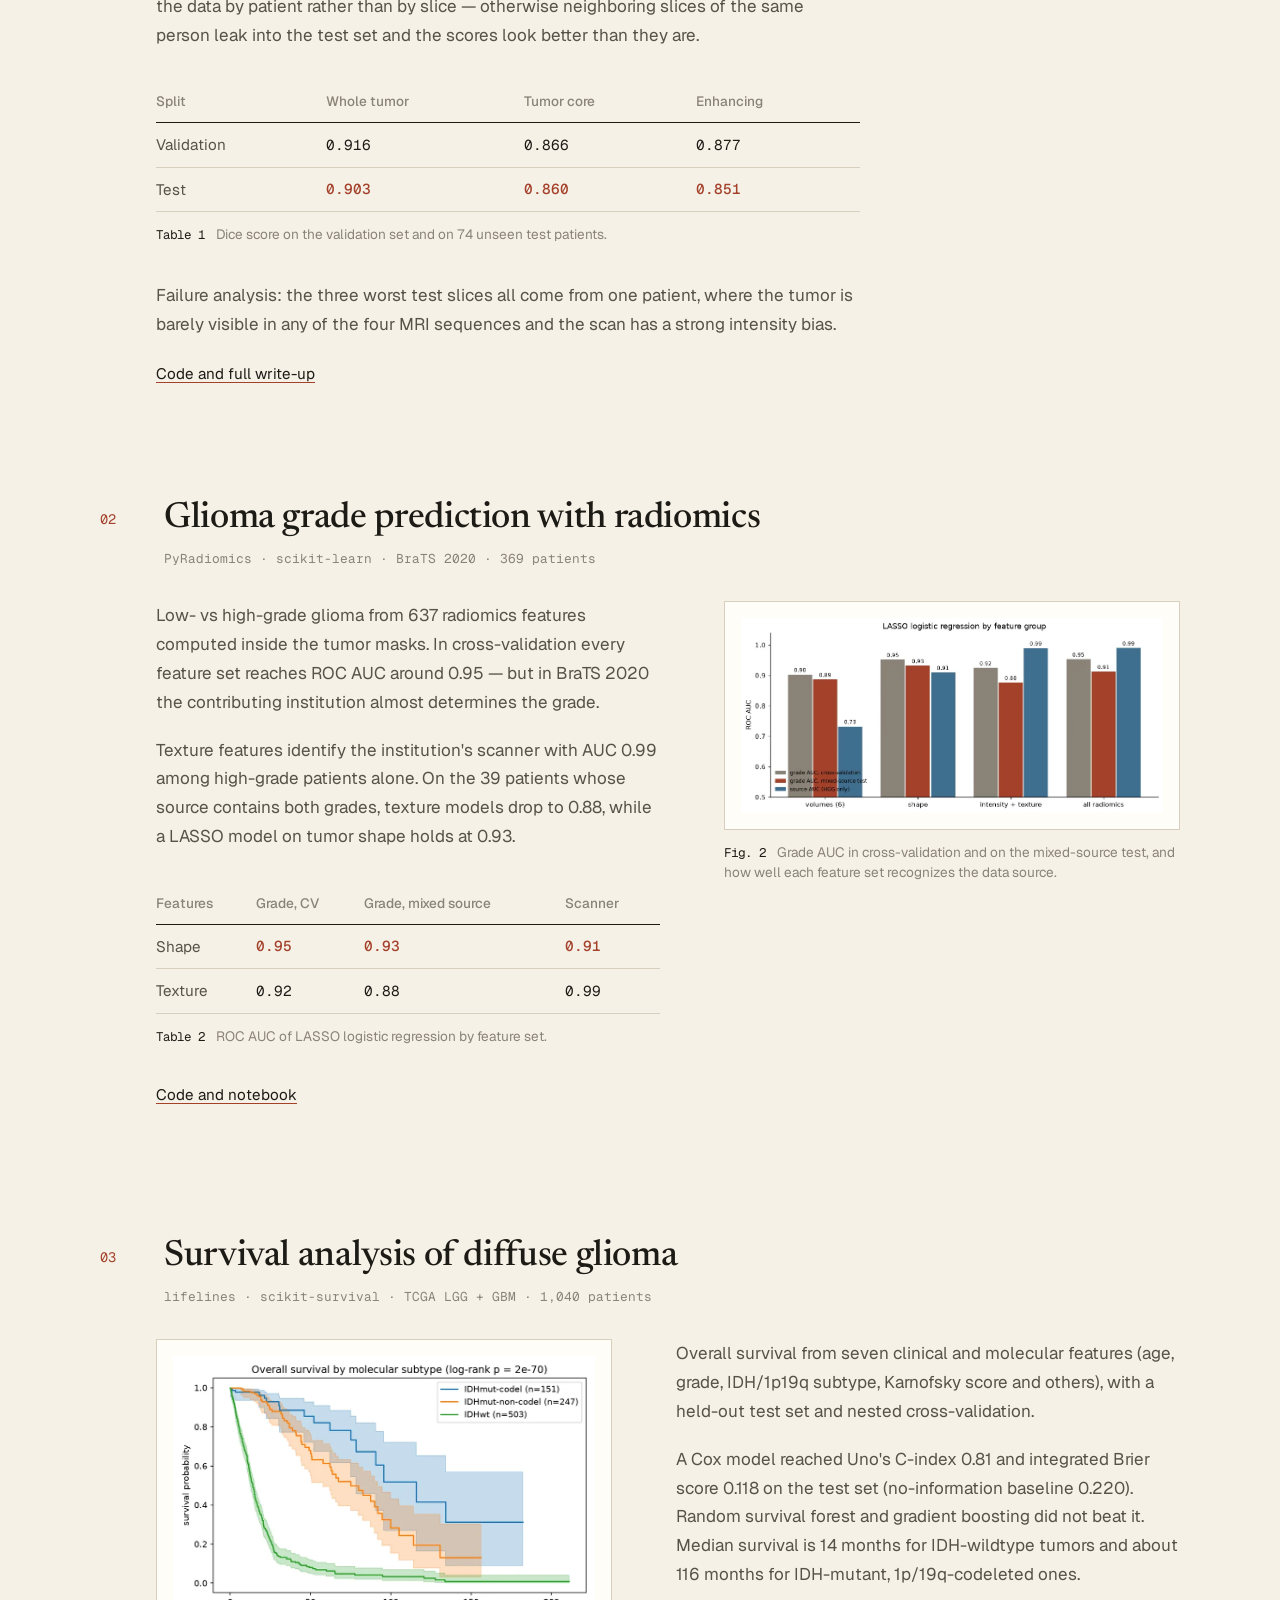
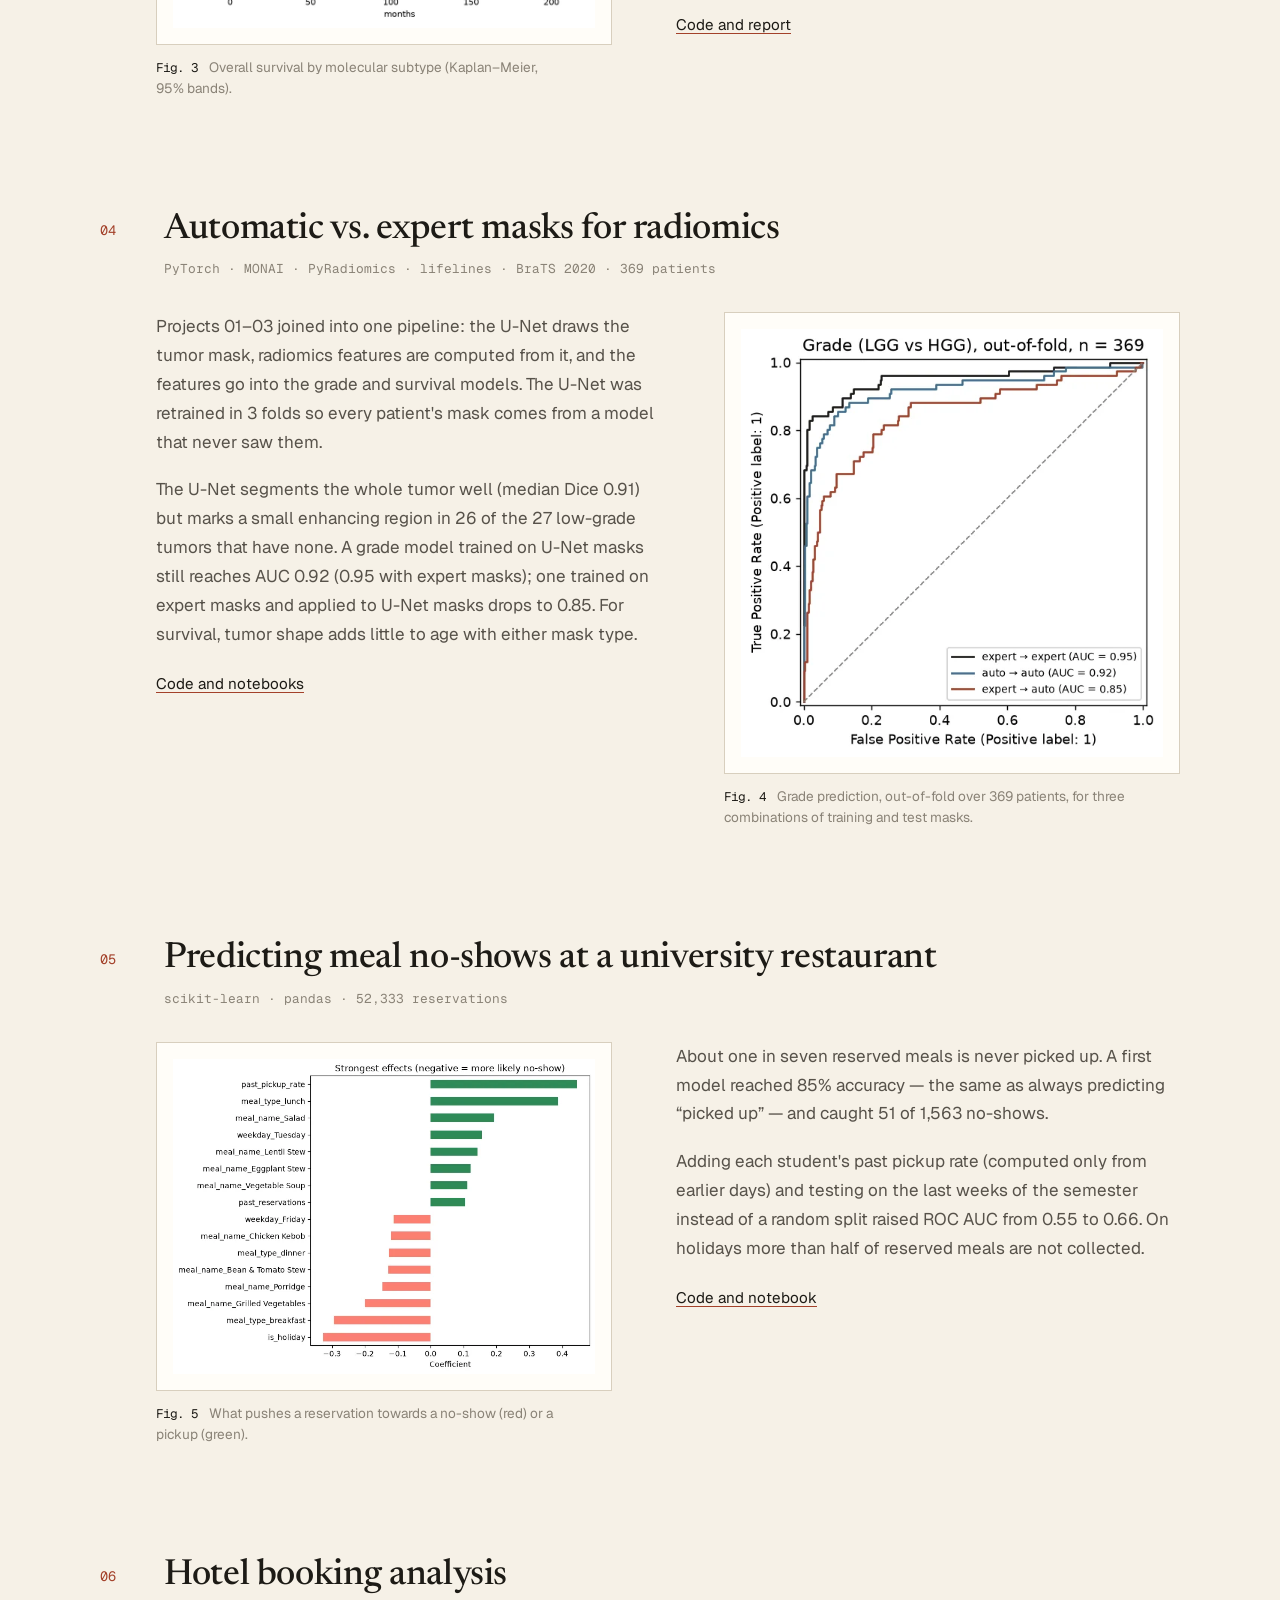
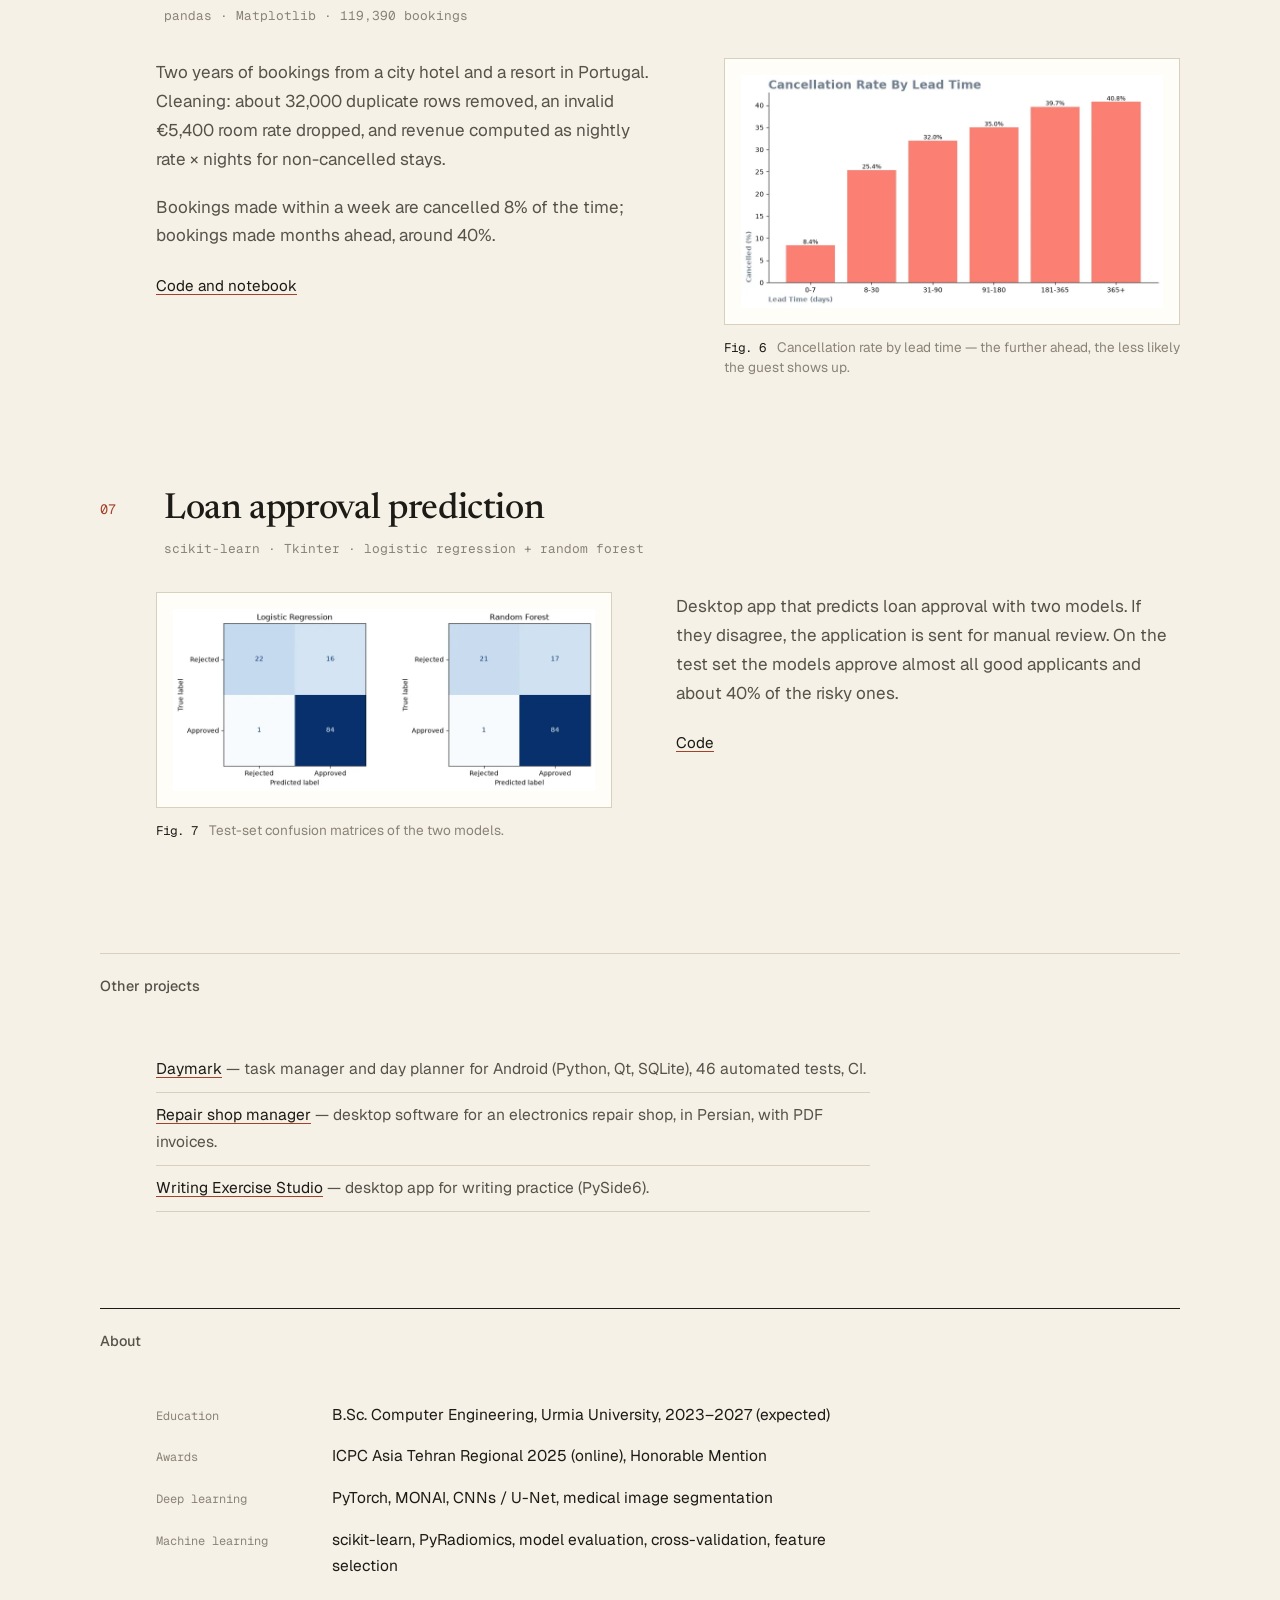
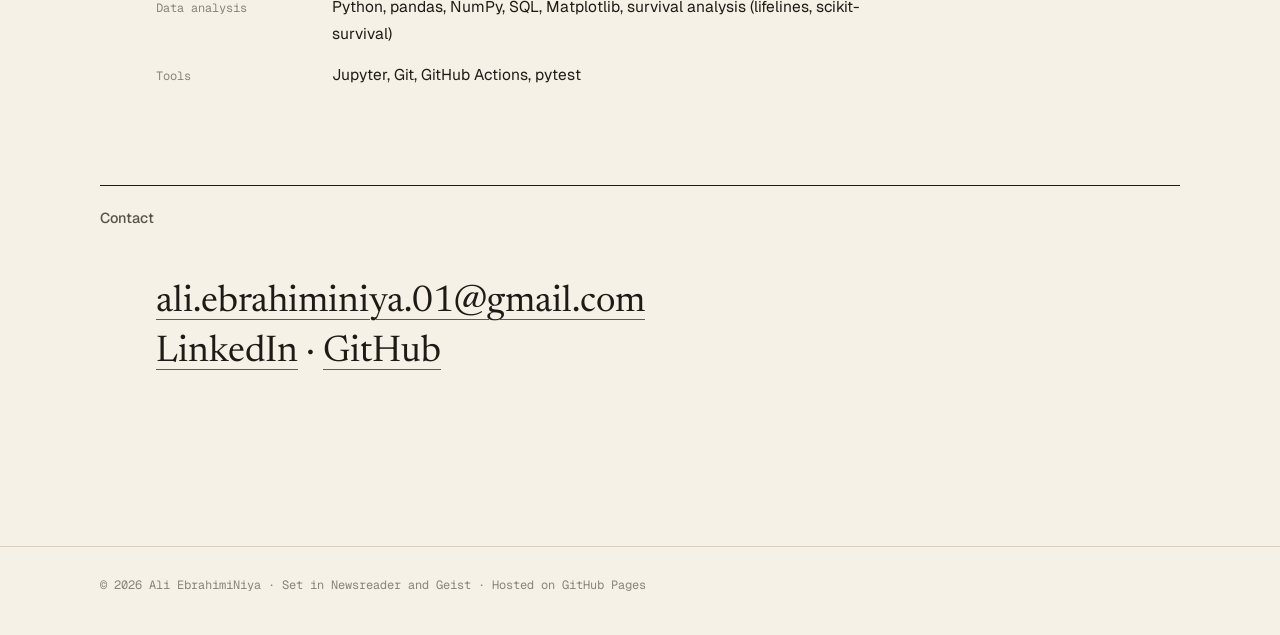
==== commit 3262e5a7: "Add funded project proposal to experience" ====
--- a/index.html
+++ b/index.html
@@ -102,6 +102,20 @@
           <h3>Python Instructor</h3>
           <p class="job__org">Islamic Azad University, Marand</p>
           <p>A 15-hour introductory Python course, in person and online.</p>
+        </div>
+      </article>
+
+      <article class="job">
+        <p class="job__when">Feb – Apr 2026</p>
+        <div>
+          <h3>Team lead, funded project proposal</h3>
+          <p class="job__org">Urmia University Science and Technology Campus</p>
+          <p>
+            A question-answering system for laboratory videos that combines video understanding, speech
+            recognition, OCR and retrieval-augmented generation. I led a team of five and wrote the proposal,
+            which was accepted after an interview with a panel of judges and funded by the campus leadership.
+            The project stopped before development when the funding was withdrawn because of the war.
+          </p>
         </div>
       </article>
     </section>
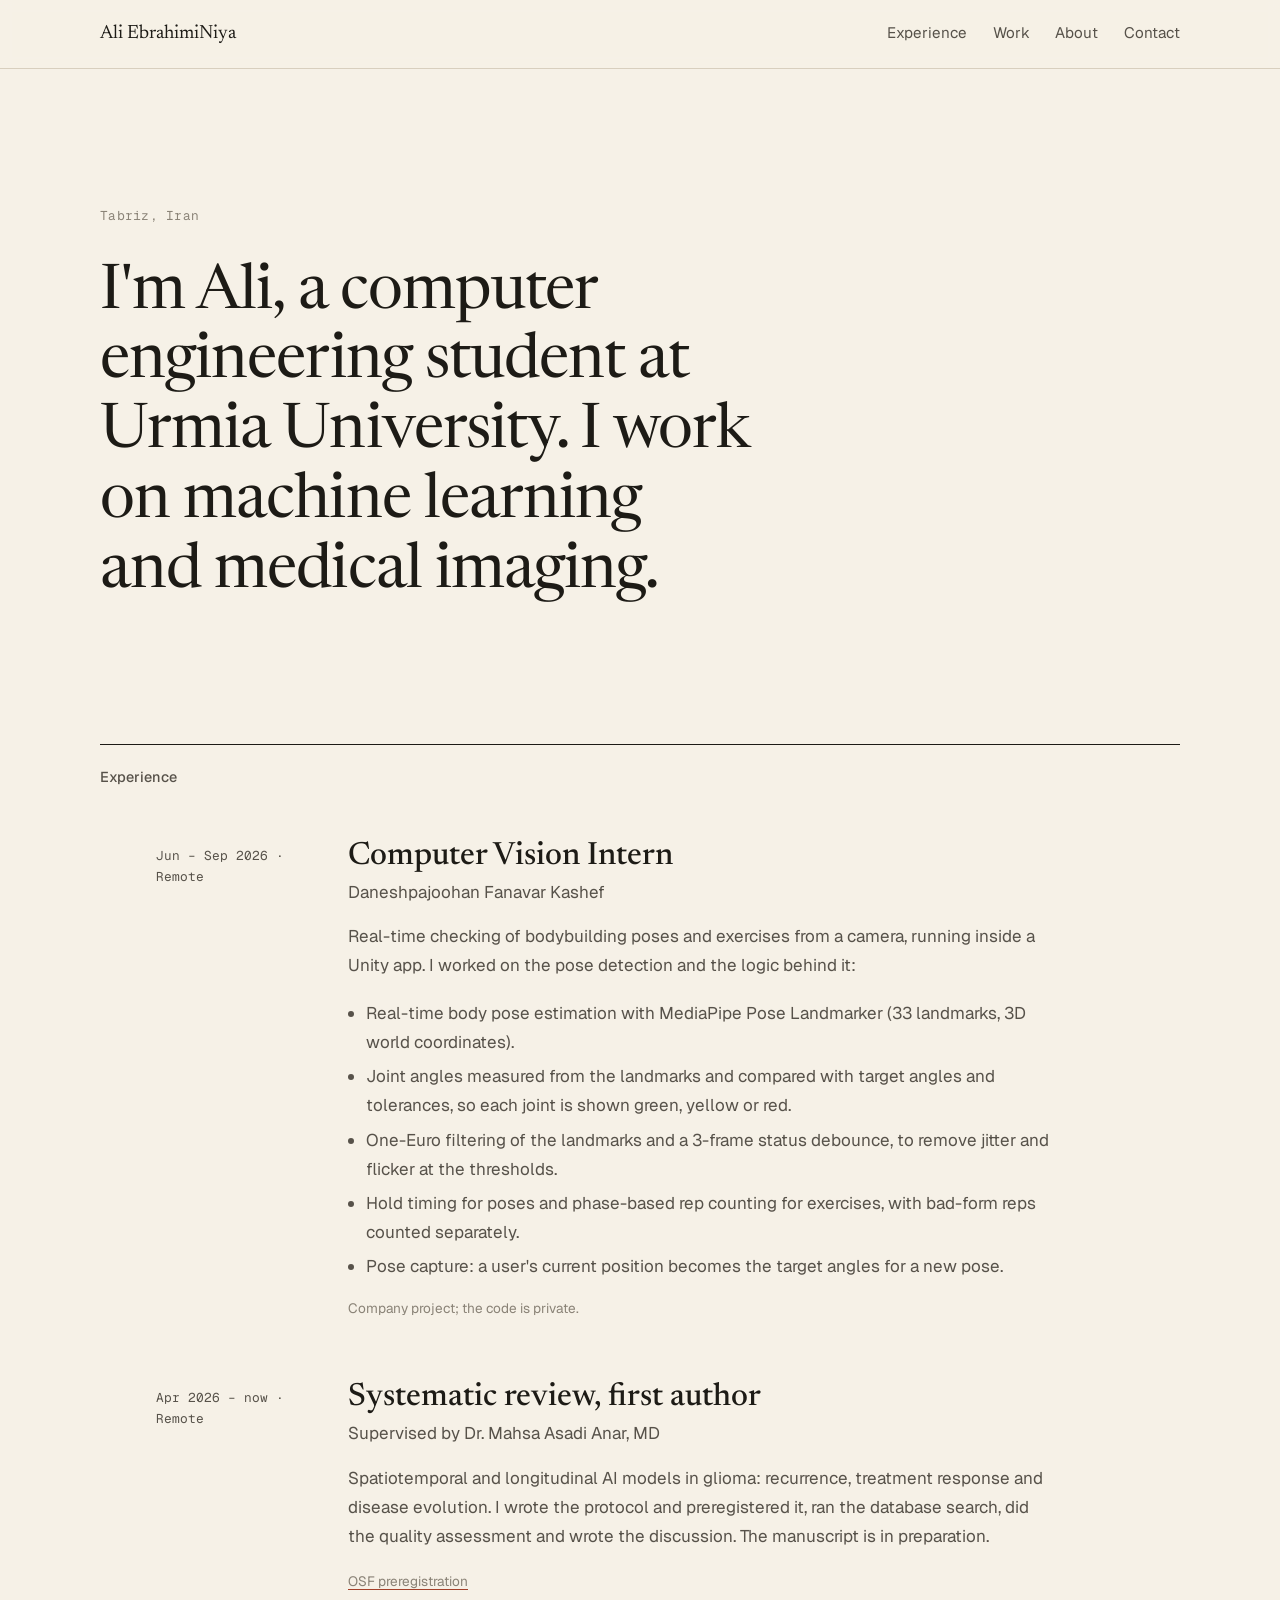
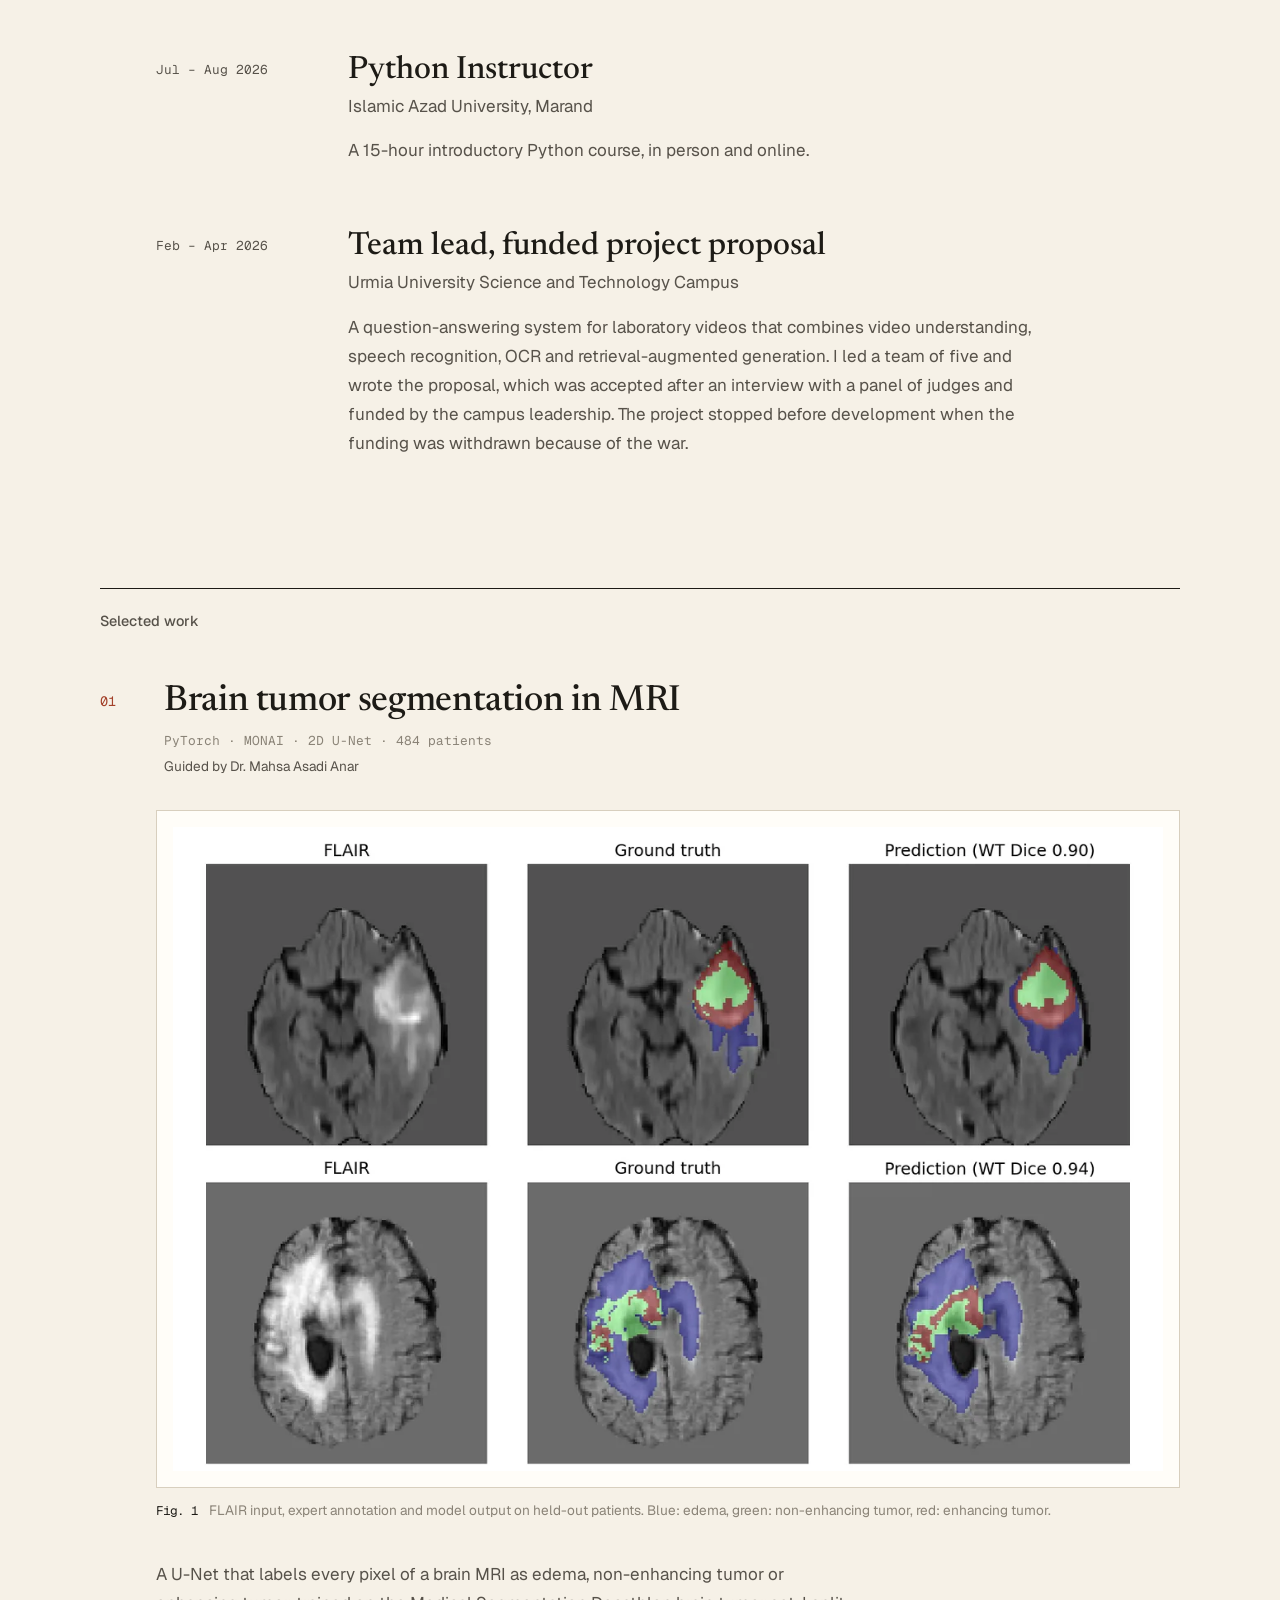
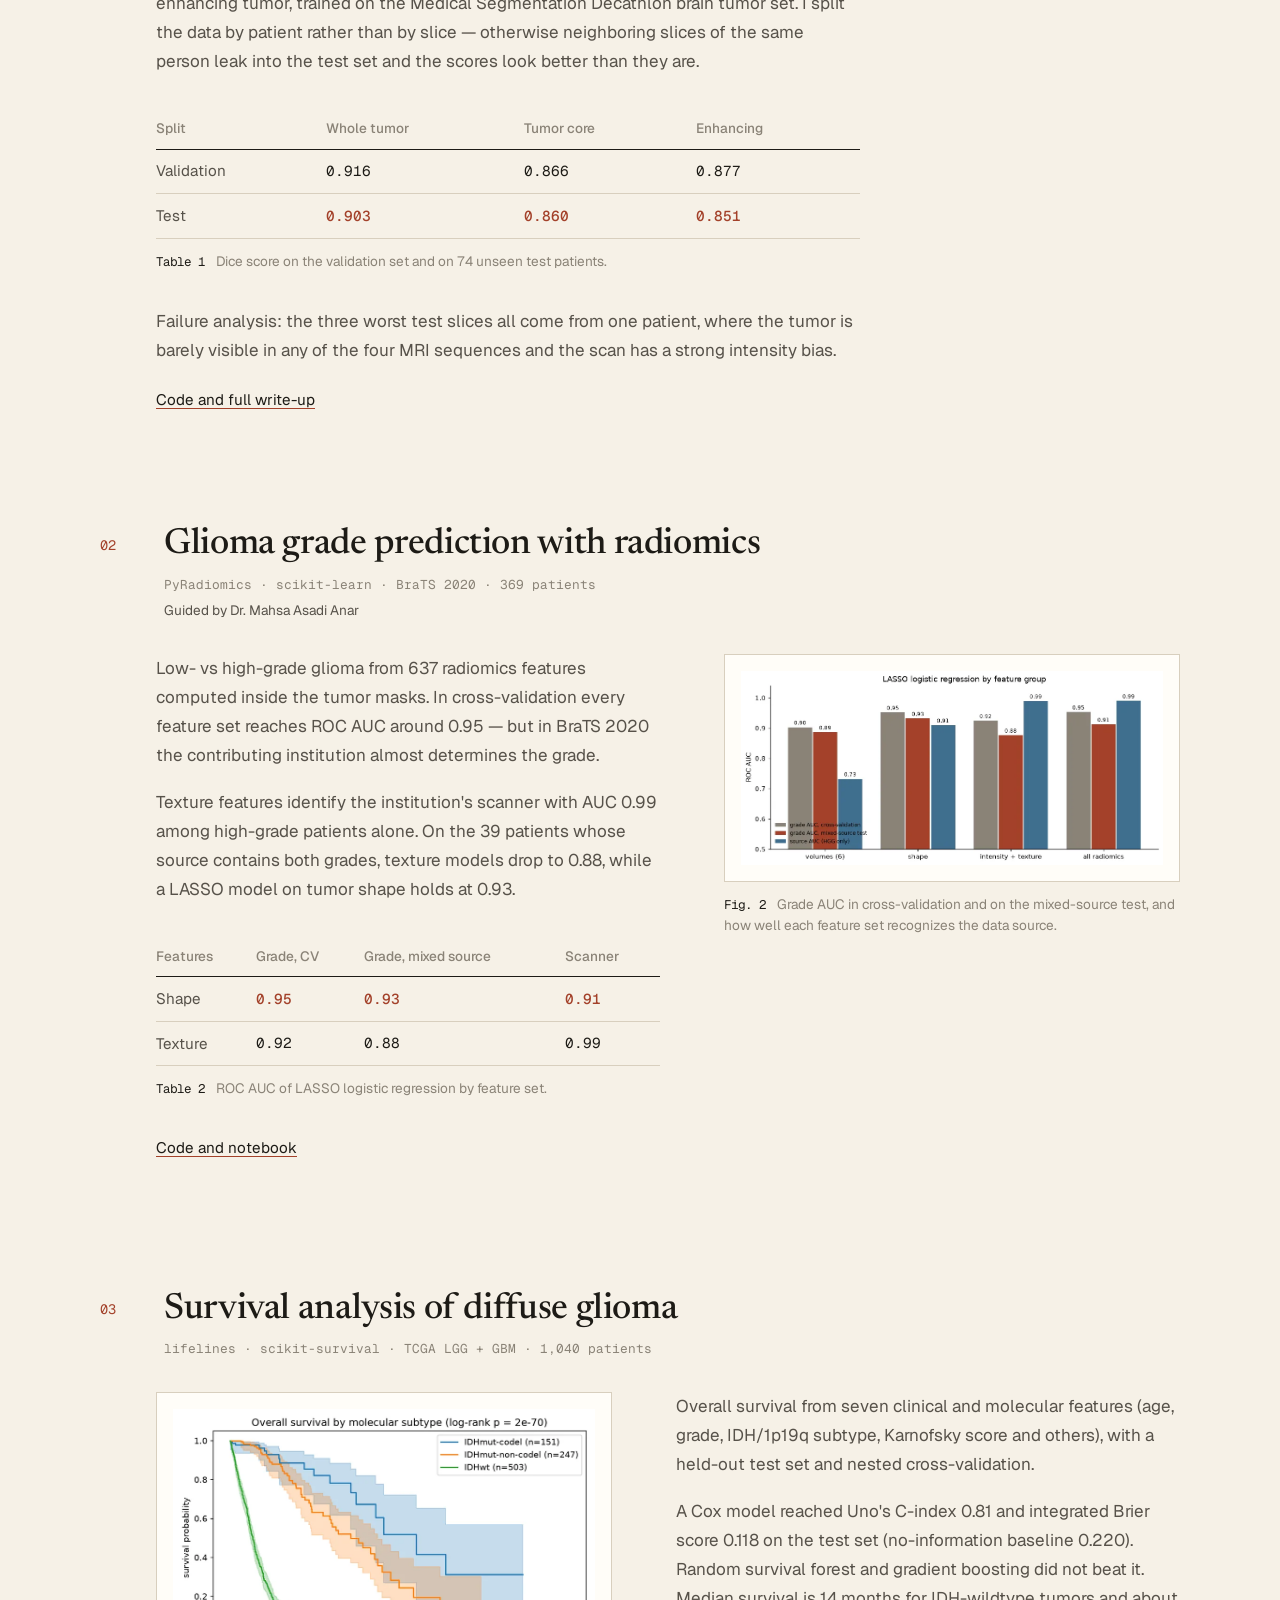
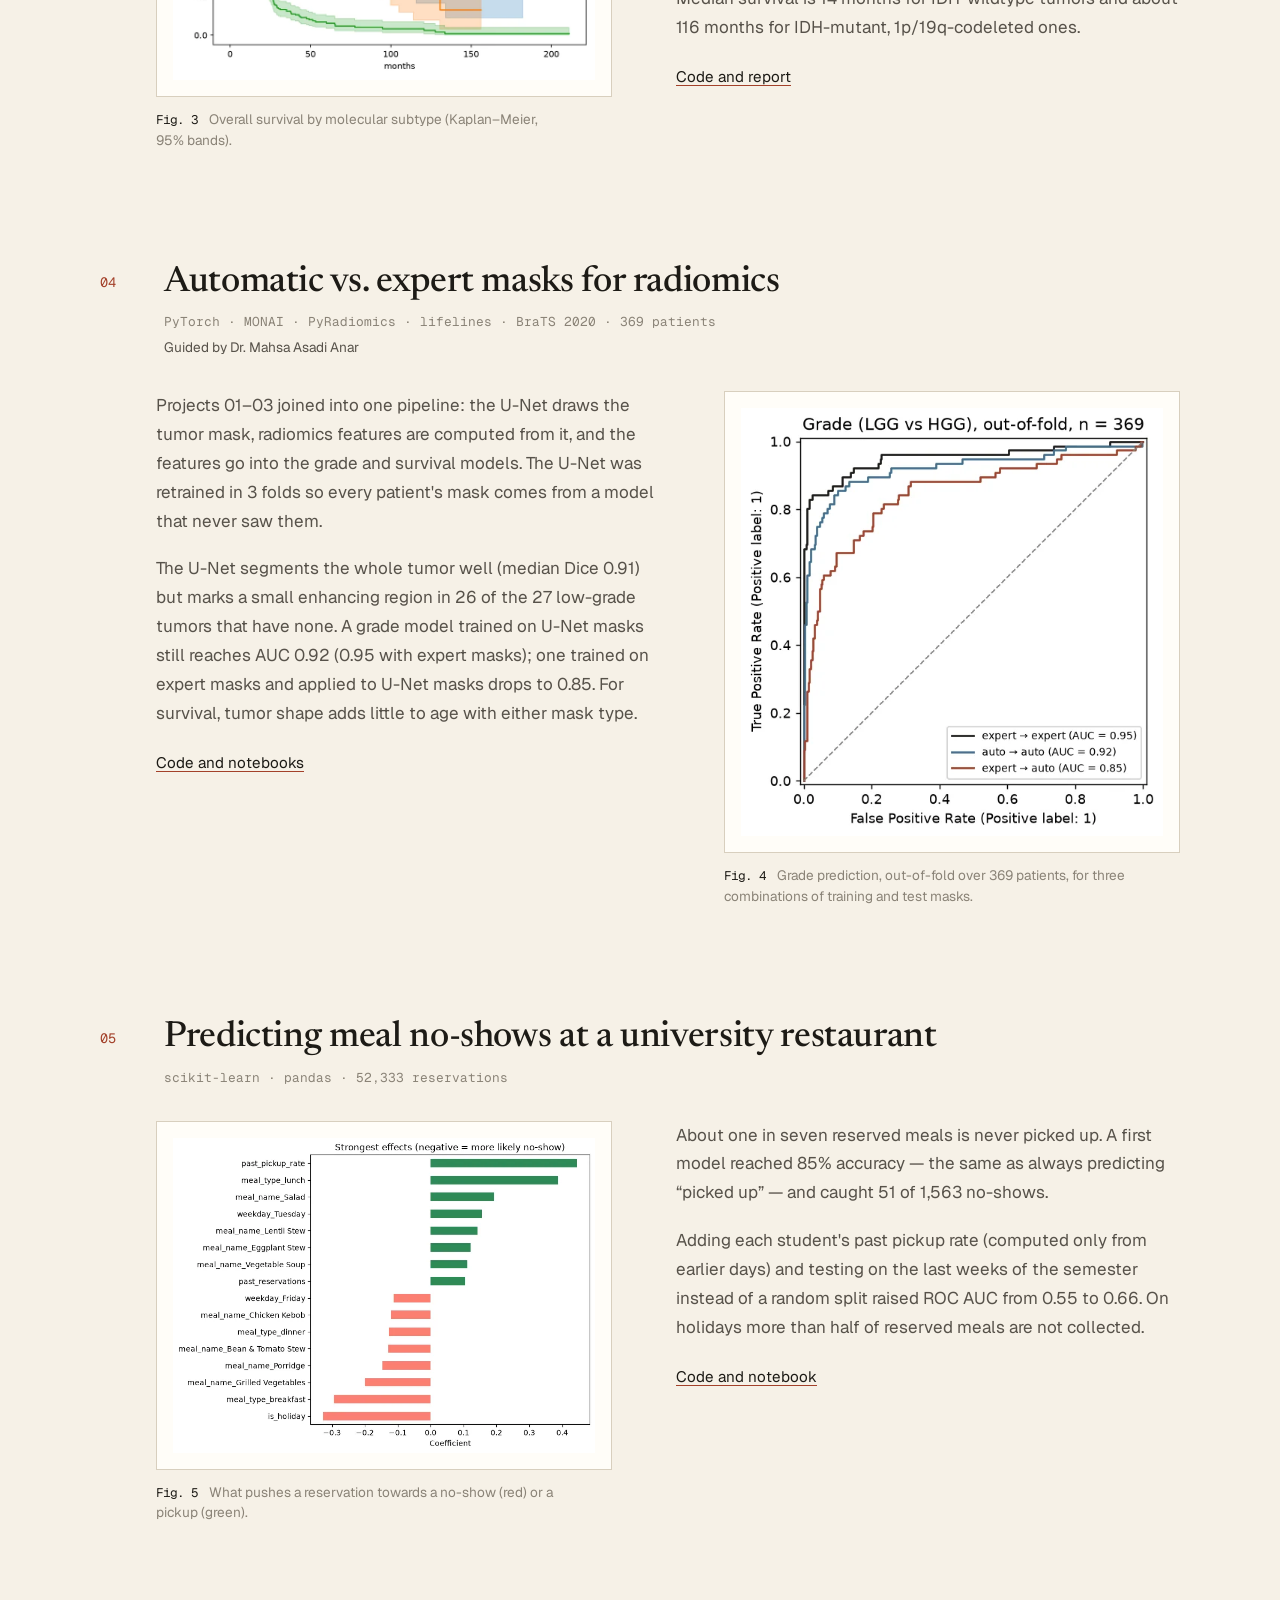
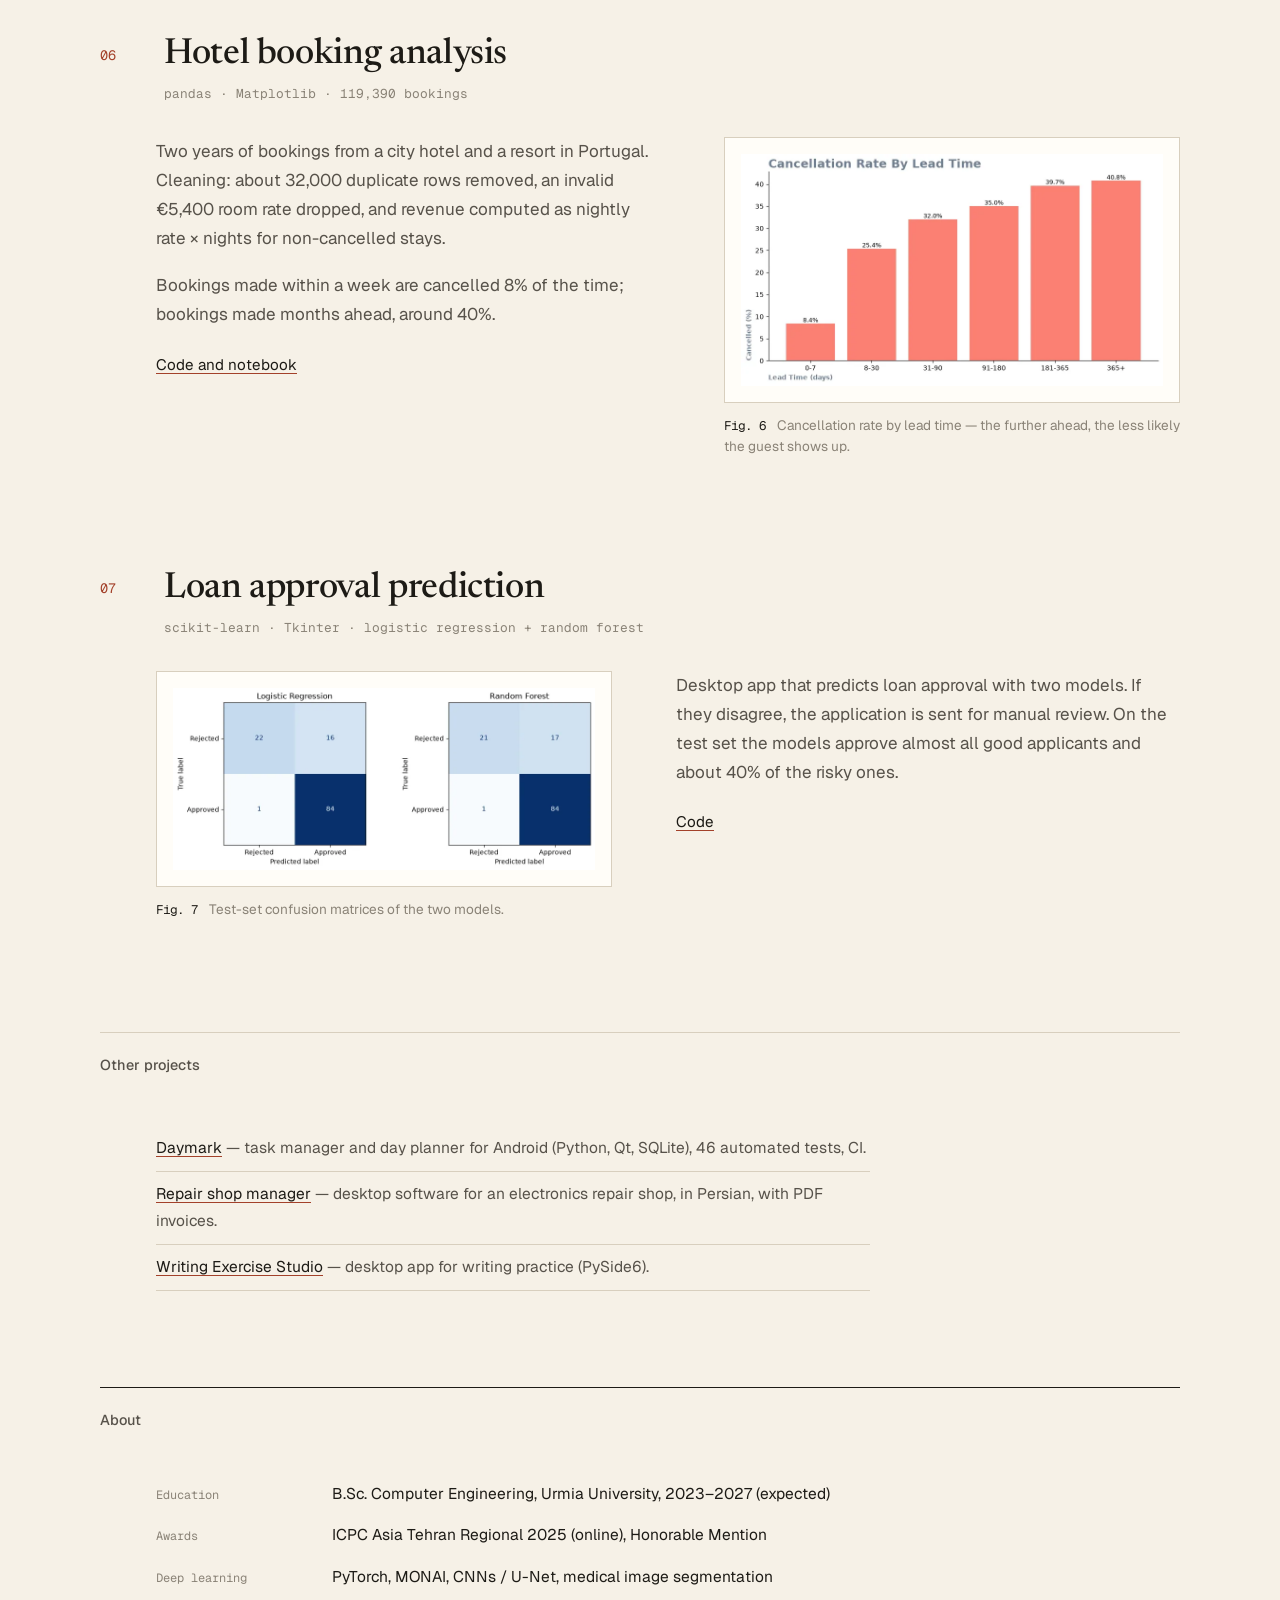
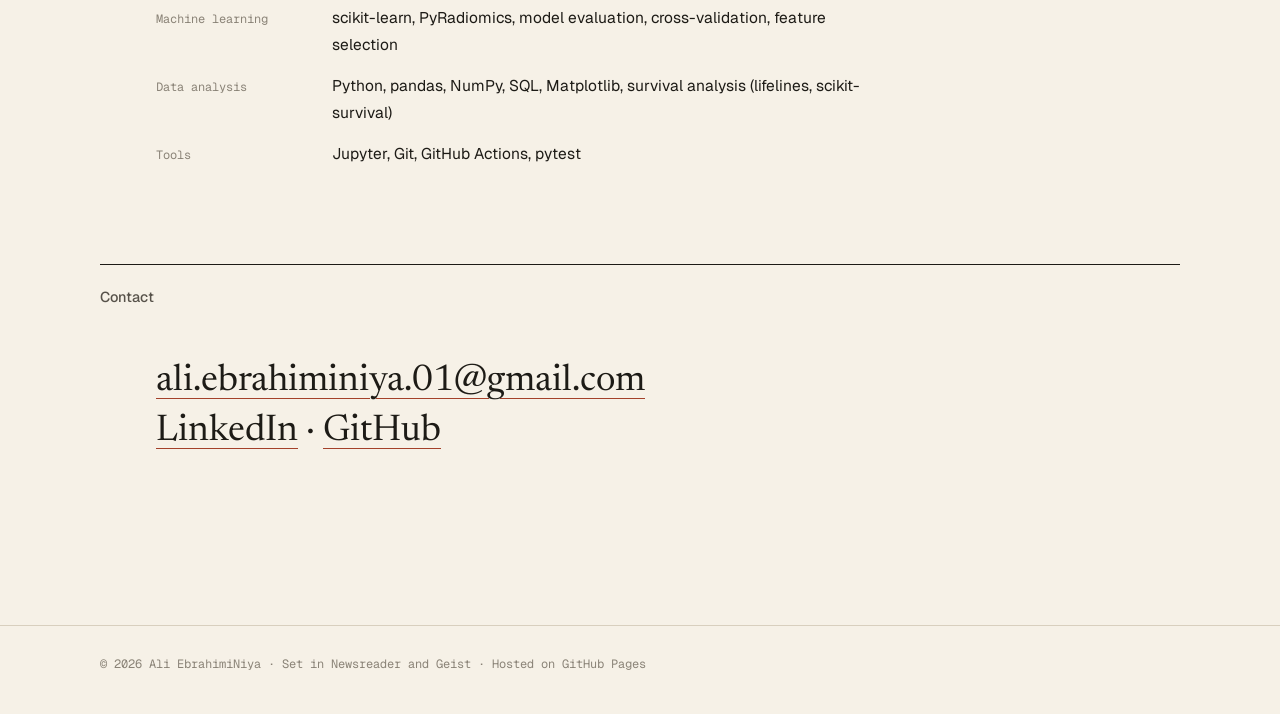
==== commit 9676e829: "Credit Dr. Asadi Anar's guidance on the glioma projects" ====
--- a/index.html
+++ b/index.html
@@ -129,6 +129,7 @@
           <div>
             <h3>Brain tumor segmentation in MRI</h3>
             <p class="project__stack">PyTorch · MONAI · 2D U-Net · 484 patients</p>
+            <p class="project__guide">Guided by Dr. Mahsa Asadi Anar</p>
           </div>
         </header>
 
@@ -171,6 +172,7 @@
           <div>
             <h3>Glioma grade prediction with radiomics</h3>
             <p class="project__stack">PyRadiomics · scikit-learn · BraTS 2020 · 369 patients</p>
+            <p class="project__guide">Guided by Dr. Mahsa Asadi Anar</p>
           </div>
         </header>
         <div class="project__split">
@@ -240,6 +242,7 @@
           <div>
             <h3>Automatic vs. expert masks for radiomics</h3>
             <p class="project__stack">PyTorch · MONAI · PyRadiomics · lifelines · BraTS 2020 · 369 patients</p>
+            <p class="project__guide">Guided by Dr. Mahsa Asadi Anar</p>
           </div>
         </header>
         <div class="project__split">
--- a/assets/css/style.css
+++ b/assets/css/style.css
@@ -125,6 +125,7 @@
   line-height: 1.15; letter-spacing: -0.01em; text-wrap: balance; margin-bottom: .45rem;
 }
 .project__stack { font-family: var(--mono); font-size: .8rem; color: var(--ink-faint); margin: 0; }
+.project__guide { font-size: .85rem; color: var(--ink-soft); margin: .2rem 0 0; }
 
 .project__body { max-width: var(--measure); }
 .project__body p { color: var(--ink-soft); }
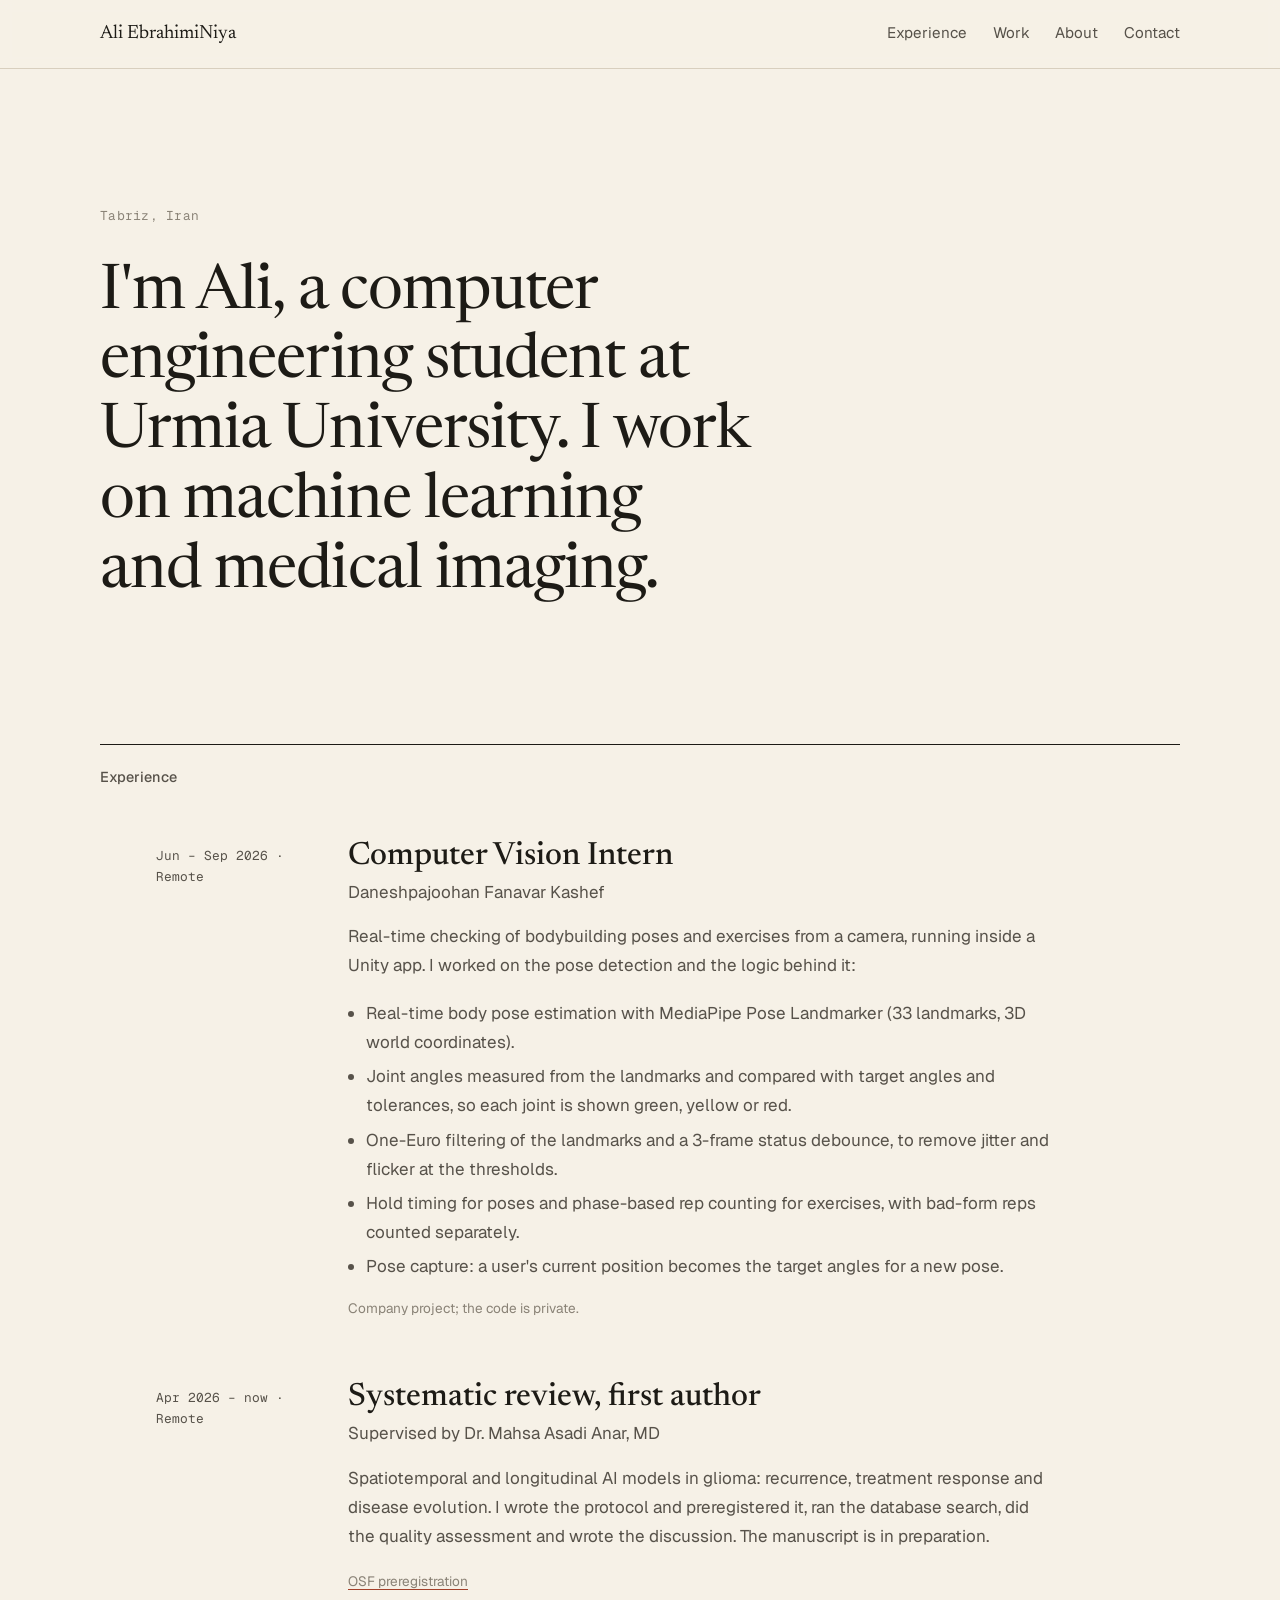
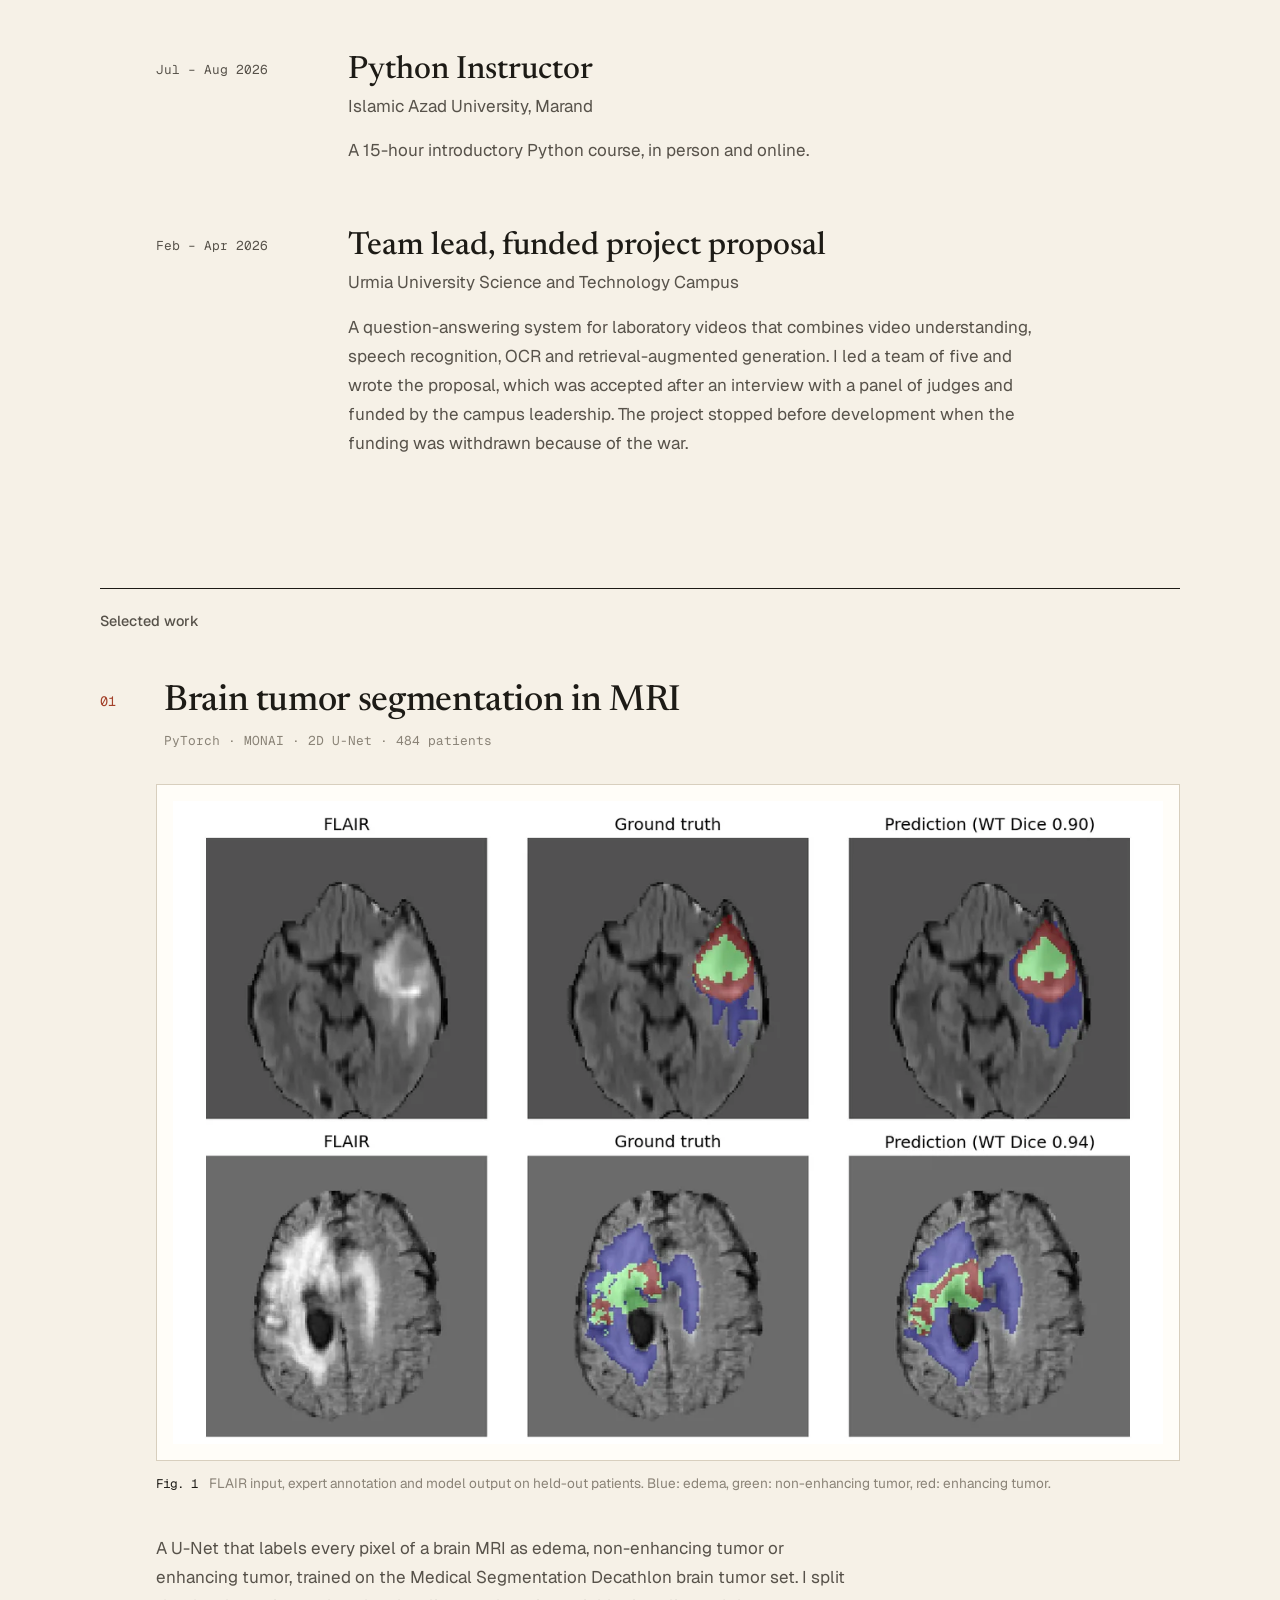
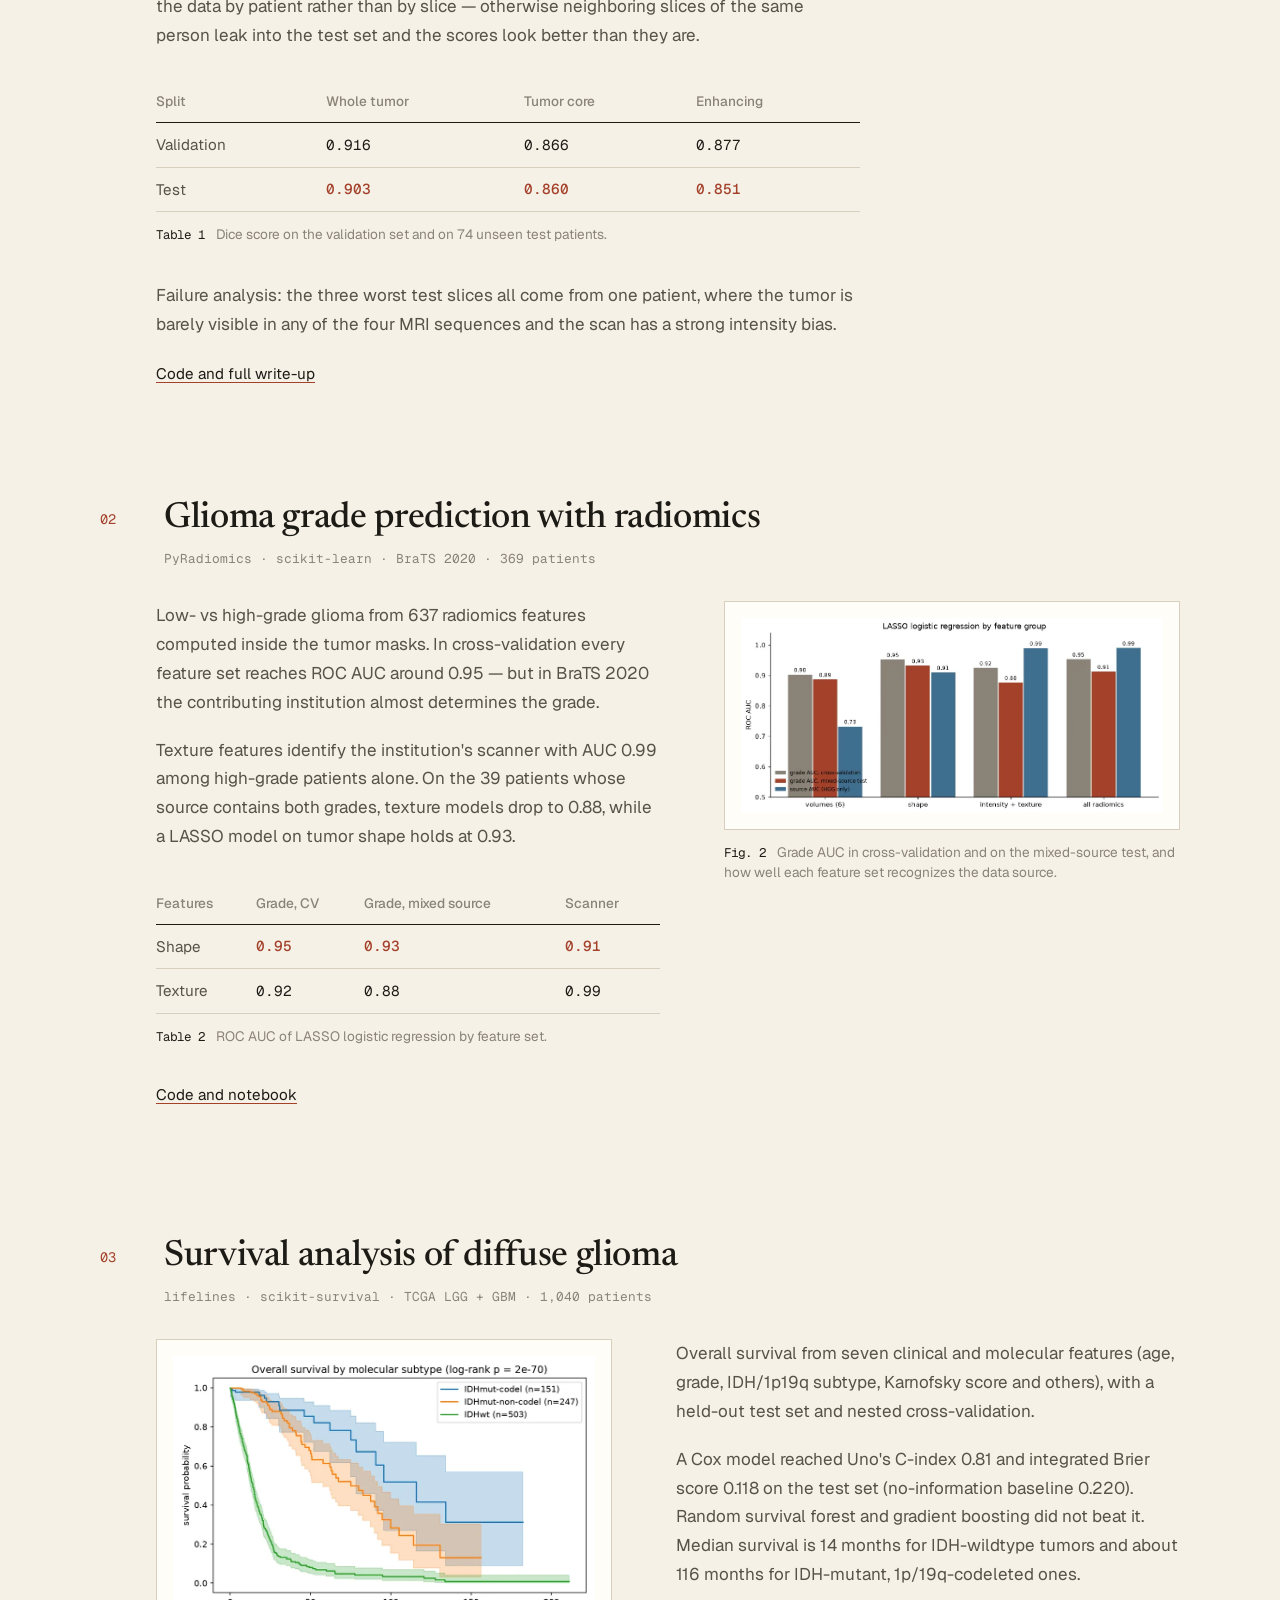
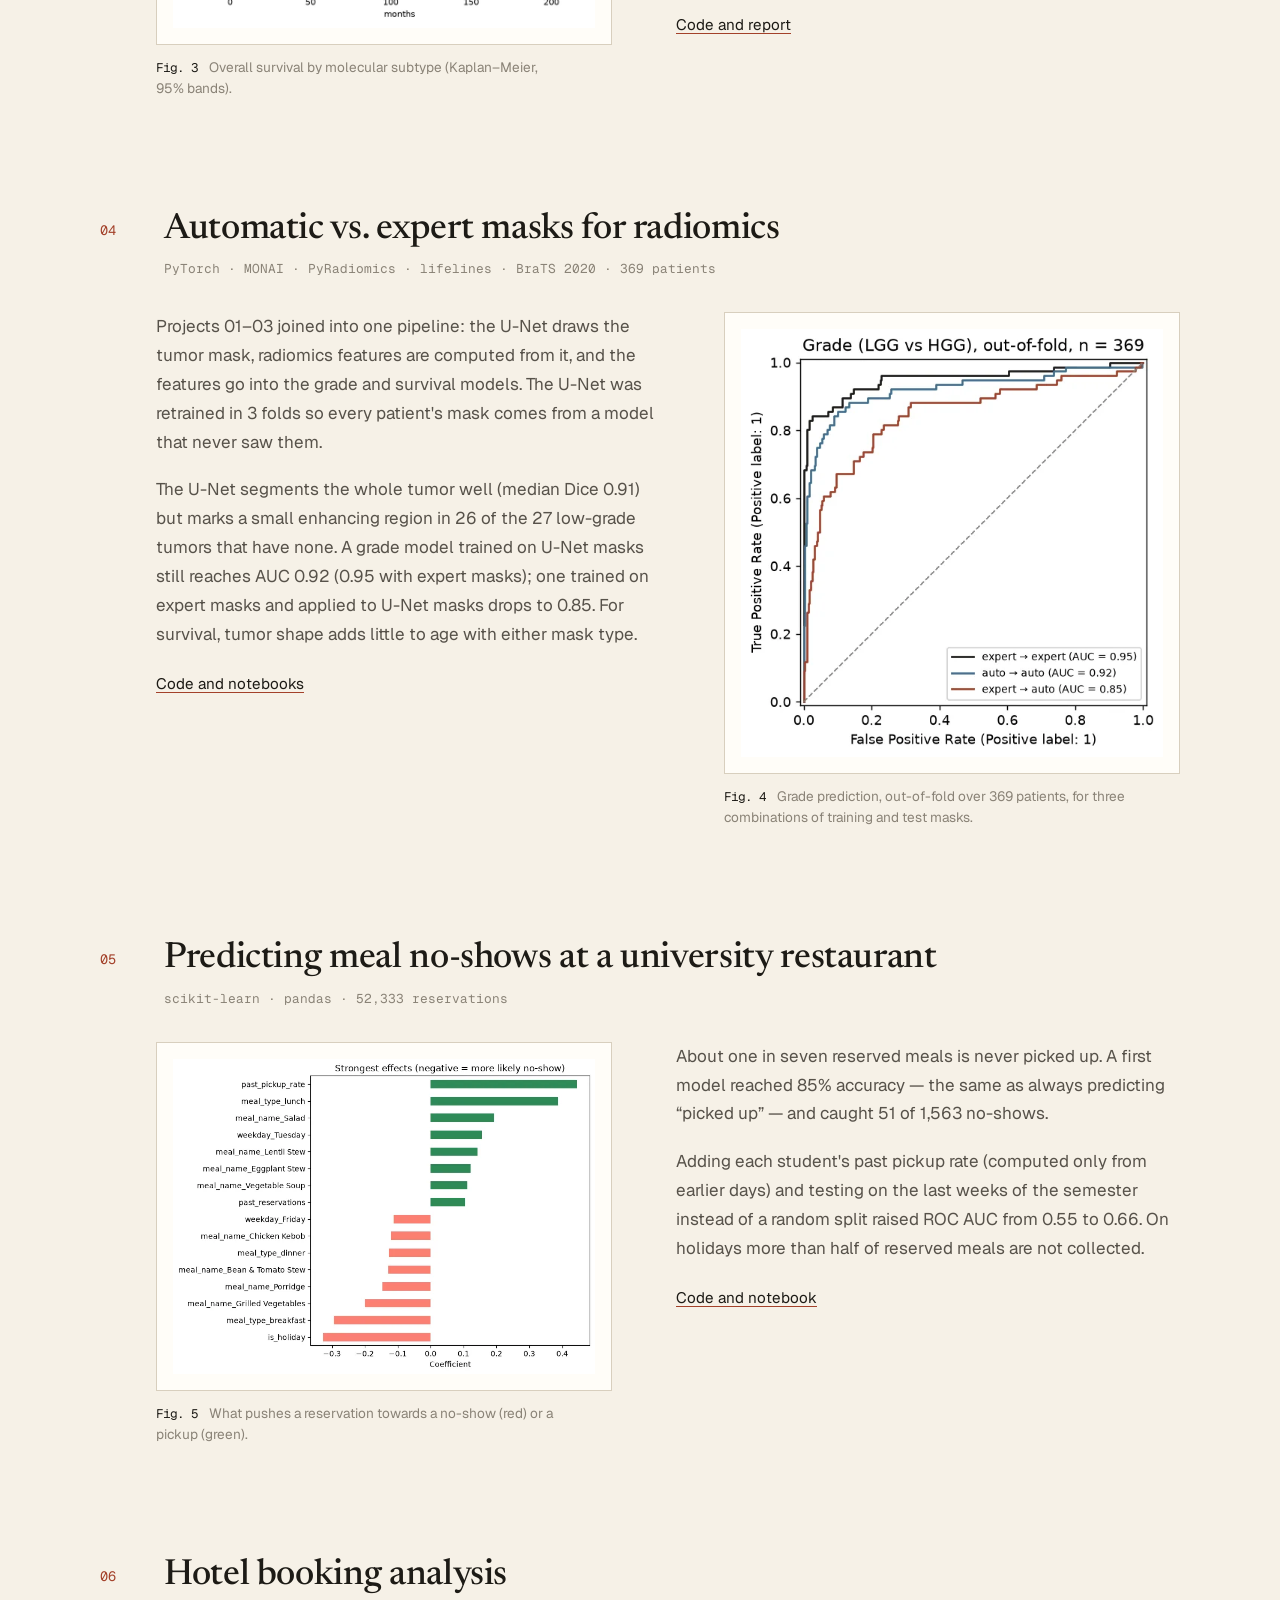
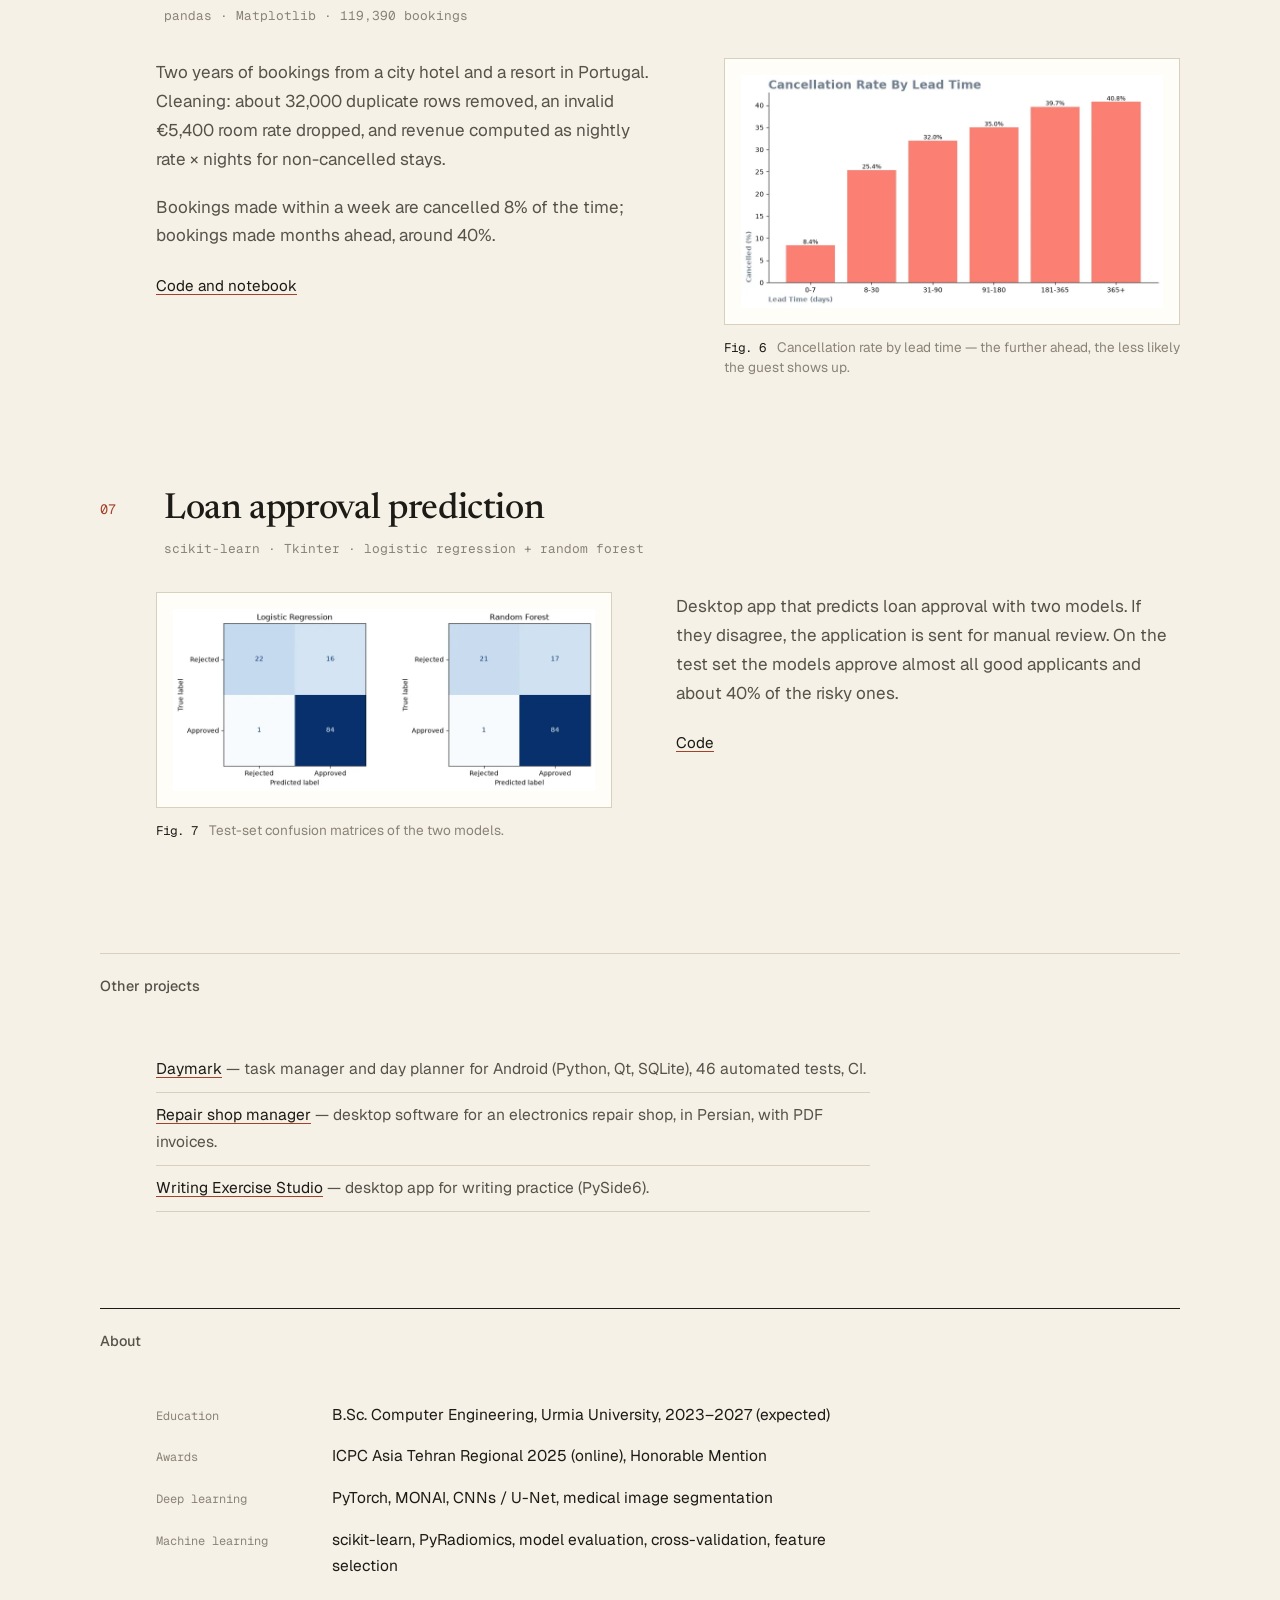
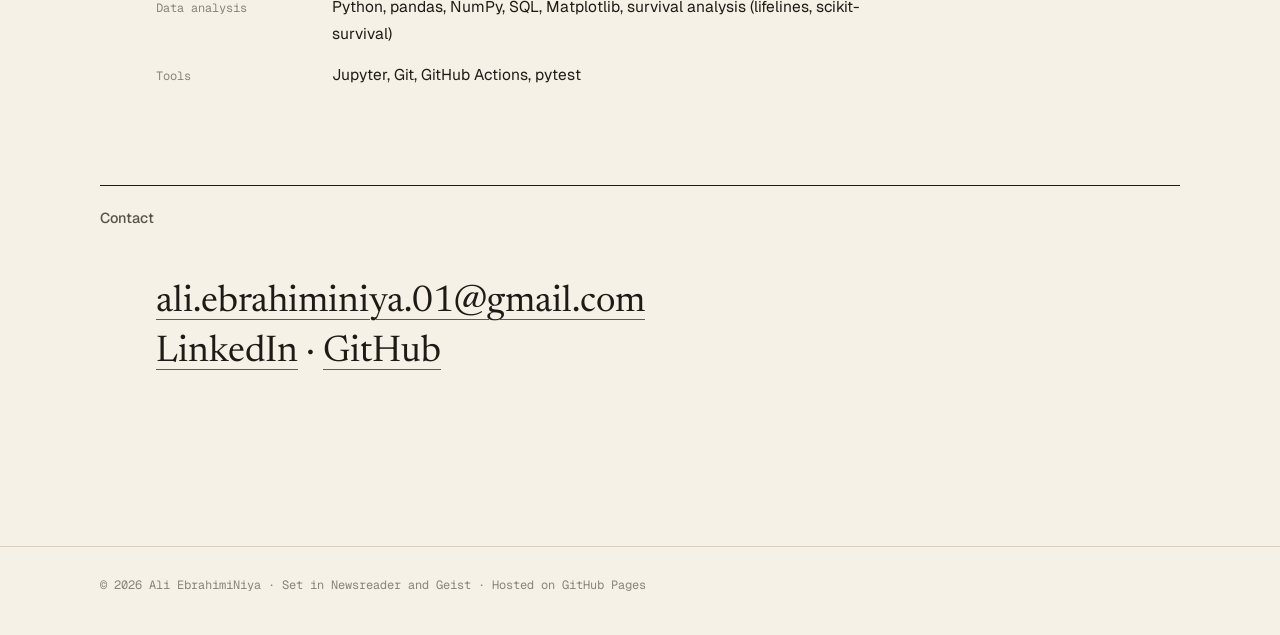
==== commit 700b4340: "Remove project guidance credit (only the review was supervised)" ====
--- a/index.html
+++ b/index.html
@@ -129,7 +129,6 @@
           <div>
             <h3>Brain tumor segmentation in MRI</h3>
             <p class="project__stack">PyTorch · MONAI · 2D U-Net · 484 patients</p>
-            <p class="project__guide">Guided by Dr. Mahsa Asadi Anar</p>
           </div>
         </header>
 
@@ -172,7 +171,6 @@
           <div>
             <h3>Glioma grade prediction with radiomics</h3>
             <p class="project__stack">PyRadiomics · scikit-learn · BraTS 2020 · 369 patients</p>
-            <p class="project__guide">Guided by Dr. Mahsa Asadi Anar</p>
           </div>
         </header>
         <div class="project__split">
@@ -242,7 +240,6 @@
           <div>
             <h3>Automatic vs. expert masks for radiomics</h3>
             <p class="project__stack">PyTorch · MONAI · PyRadiomics · lifelines · BraTS 2020 · 369 patients</p>
-            <p class="project__guide">Guided by Dr. Mahsa Asadi Anar</p>
           </div>
         </header>
         <div class="project__split">
--- a/assets/css/style.css
+++ b/assets/css/style.css
@@ -125,7 +125,6 @@
   line-height: 1.15; letter-spacing: -0.01em; text-wrap: balance; margin-bottom: .45rem;
 }
 .project__stack { font-family: var(--mono); font-size: .8rem; color: var(--ink-faint); margin: 0; }
-.project__guide { font-size: .85rem; color: var(--ink-soft); margin: .2rem 0 0; }
 
 .project__body { max-width: var(--measure); }
 .project__body p { color: var(--ink-soft); }
